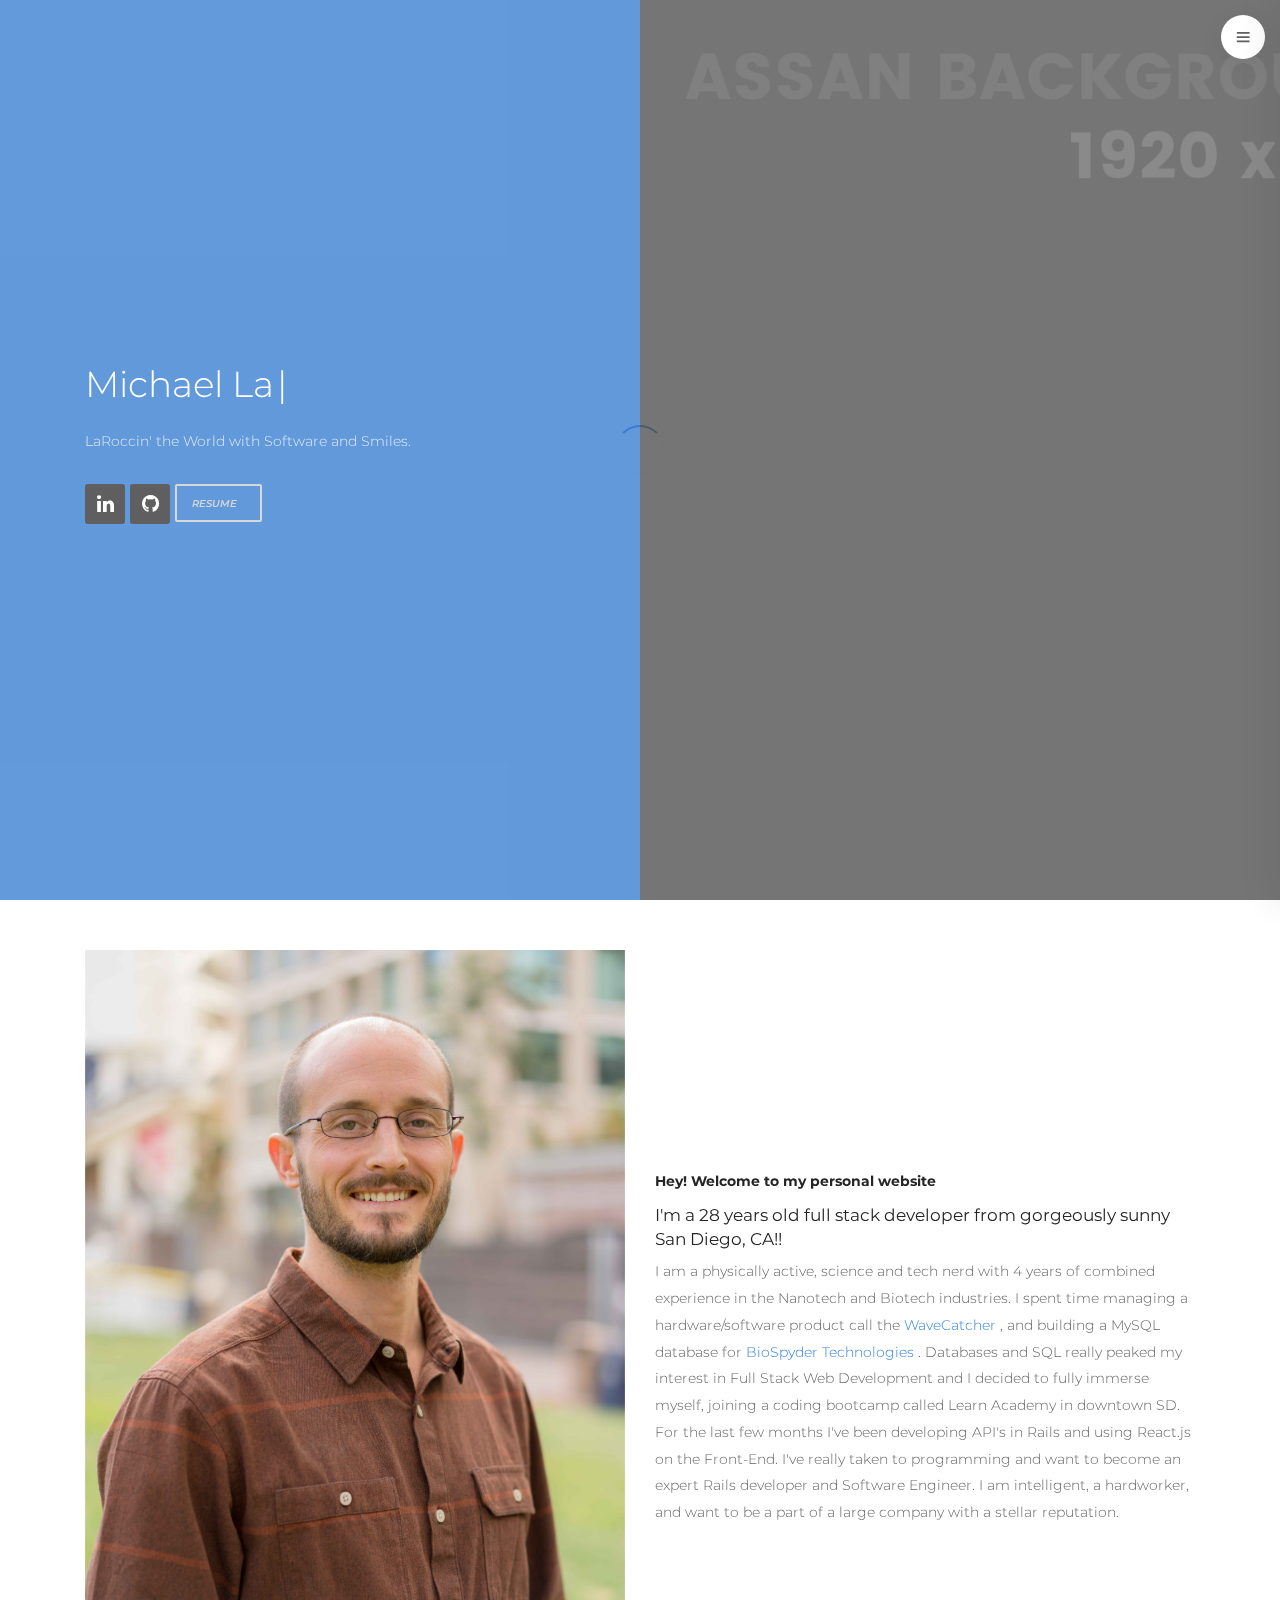
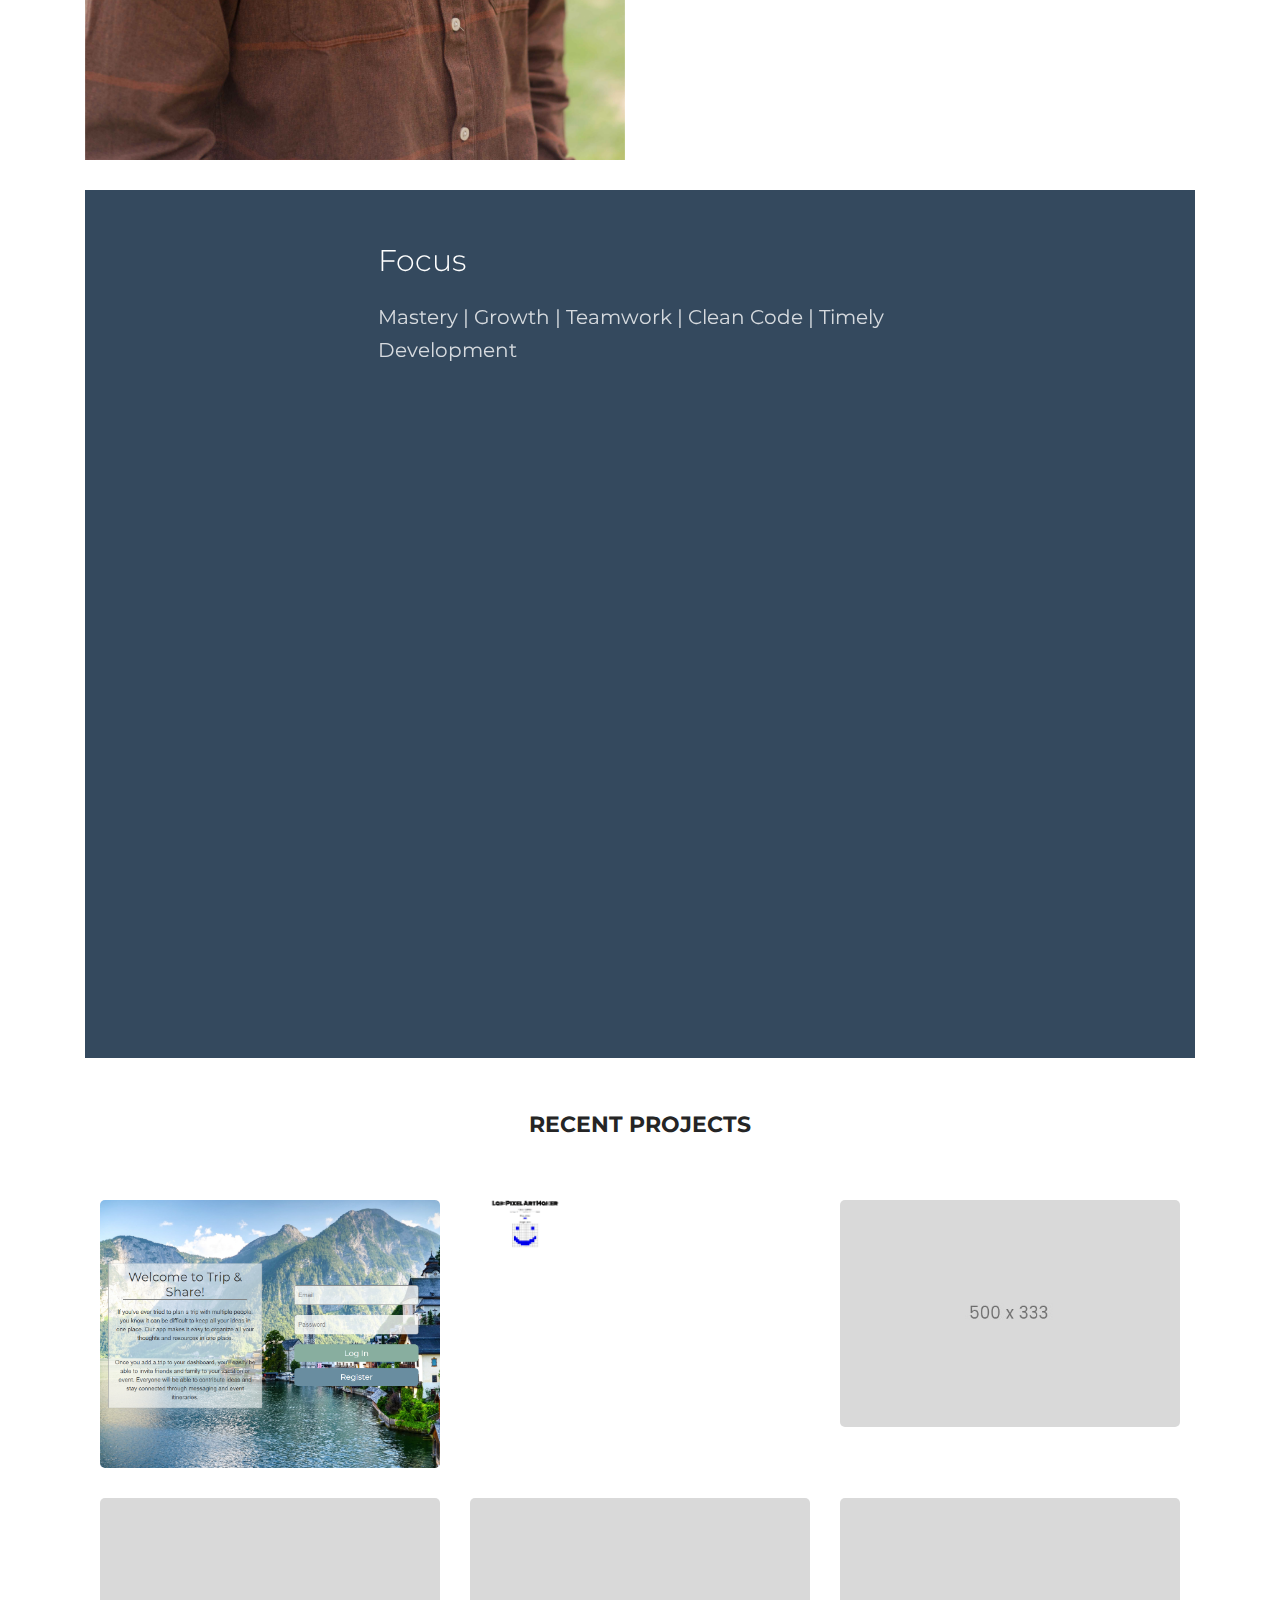
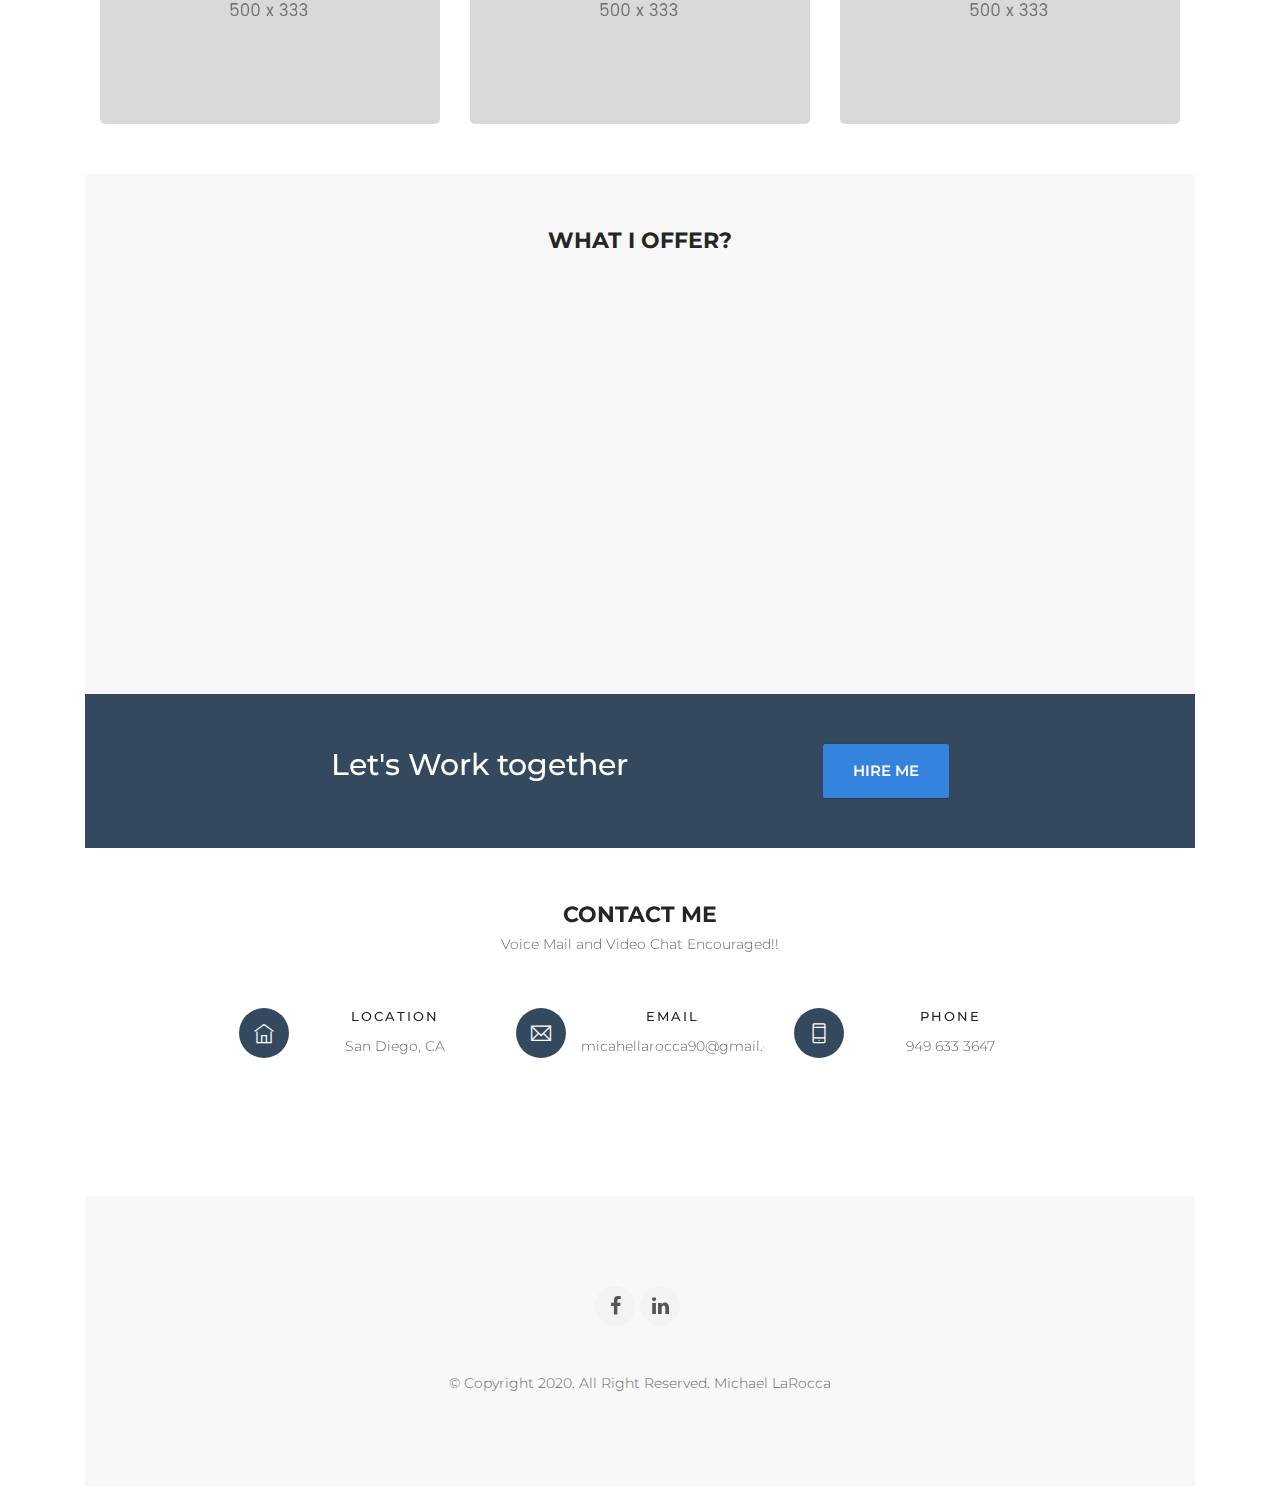
==== index.html @ 1a95a0ce "added pixle art project and modal" ====
<!DOCTYPE html>
<html lang="en">
    <head>
        <!-- Required meta tags -->
        <meta charset="utf-8">
        <meta name="viewport" content="width=device-width, initial-scale=1, shrink-to-fit=no">
        <title>LaRoccin' the World FullStack</title>
        <!-- Plugins CSS -->
        <link href="css/plugins/plugins.css" rel="stylesheet">
        <link href="css/style-personal-portfolio.css" rel="stylesheet">
    </head>

    <body data-spy="scroll" data-offset="47" data-target="#navbarOffcanvas">
        <div id="preloader">
            <div id="preloader-inner"></div>
        </div><!--/preloader-->
        <!-- Pushy Menu -->
        <aside class="pushy pushy-right">
            <div class="clearfix">
                <a href="javascript:void(0)" class="pushy-link pushy-close"><i class="ti-close"></i></a>
            </div>
            <div  id="navbarOffcanvas" class="clearfix">
                <ul class="offcanvas-menu">
                    <li><a href="#home" data-scroll class="dropdown-item pushy-link">Home</a></li>
                    <li><a href="#aboutme" data-scroll class="dropdown-item pushy-link">About Me</a></li>
                    <li><a href="#portfolio" data-scroll class="dropdown-item pushy-link">Portfolio</a></li>
                    <li><a href="#services" data-scroll class="dropdown-item pushy-link">Services</a></li>
                    <li><a href="#contact" data-scroll class="dropdown-item pushy-link">Contact</a></li>
                </ul>
            </div>
            <div class="sidebar-contact">
                <h5 class="font700">Phone</h5>
                <p class="lead"><a href="#">(949)-633-3647</a></p>
                <h5 class="font700">Email</h5>
                <p class="lead"><a href="#">michaellarocca90@gmail.com</a></p>
            </div>
        </aside>
        <!-- Site Overlay -->
        <div class="site-overlay"></div>
        <nav class="navbar-offcanvas">
            <a href="javascript:void(0)" class="menu-btn"><i class="ti-menu"></i></a>
        </nav>
        <div id="home" class="fullscreen-hero bg-overlay bg-parallax" data-jarallax='{"speed": 0.2}' style='background-image: url("images/bg4.jpg")'>
            <div class="hero-content">
                <div class="hero-inner">
                    <div class="container">
                        <div class="row">
                            <div class="col-md-6">
                                <div class="typed-wrapper">
                                    <!-- <h5 class="font700 mb20 text-white">Howdy! I'm</h5> -->
                                    <span class="typed"></span>
                                </div>
                                <p class="text-white-gray mb30">
                                  LaRoccin' the World with Software and Smiles.
                                </p>
                                <div class="social-buttons">
                                    <a href="https://www.linkedin.com/in/laroccintheworld/" class="social-icon si-dark si-linkedin">
                                        <i class="fa fa-linkedin"></i>
                                        <i class="fa fa-linkedin"></i>
                                    </a>
                                    <!-- TODO Add a twitter feed when you are more active
                                    <a href="" class="social-icon si-dark si-twitter">
                                        <i class="fa fa-twitter"></i>
                                        <i class="fa fa-twitter"></i>
                                    </a> -->
                                    <a href="https://github.com/michaellarocca90" class="social-icon si-dark si-github">
                                        <i class="fa fa-github"></i>
                                        <i class="fa fa-github"></i>

                                    <a href="Michael LaRocca - Resume.pdf" download  class="btn btn-outline-secondary btn-sm">
                                        <i>Resume</i>
                                    </a>
                                </div>
                            </div>
                        </div>
                    </div>
                </div>
            </div>
        </div><!--home-->
        <div class="container pt50 pb20" id="aboutme">
            <div class="row align-items-center">
                <div class='col-lg-6 mb30'>
                    <img src='images/prof-pic.jpg' alt='' class='img-fluid'>
                </div>
                <div class="col-lg-6 mb30">
                    <h5 class="font700">Hey! Welcome to my personal website</h5>
                    <h3 class="font400 h4">I'm a 28 years old full stack developer from gorgeously sunny San Diego, CA!!</h3>
                    <p>
                        I am a physically active, science and tech nerd with 4 years of combined experience in the Nanotech and Biotech industries.  I spent time managing a hardware/software product call the
                        <a href="https://www.herzan.com/products/site-survey-tools/wavecatcher-site-survey-tool.html1">WaveCatcher</a>
                        , and building a MySQL database for
                        <a href="http://biospyder.com/">BioSpyder Technologies</a>
                        .  Databases and SQL really peaked my interest in Full Stack Web Development and I decided to fully immerse myself, joining a coding bootcamp called Learn Academy in downtown SD.  For the last few months I've been developing API's in Rails and using React.js on the Front-End.  I've really taken to programming and want to become an expert Rails developer and Software Engineer.  I am intelligent, a hardworker, and want to be a part of a large company with a stellar reputation.
                    </p>
                    <!-- <div class="progress-label clearfix">
                        <span class="progress-title">
                            Ruby on Rails
                        </span>
                        <span class="progress-value float-right">
                            80%
                        </span>
                    </div>
                    <div class="progress progress-default">

                        <div class="progress-bar" role="progressbar" style="width: 80%" aria-valuenow="80" aria-valuemin="0" aria-valuemax="100"></div>
                    </div>

                    <div class="progress-label clearfix">
                        <span class="progress-title">
                          Database + SQL
                        </span>
                        <span class="progress-value float-right">
                            85%
                        </span>
                    </div>
                    <div class="progress progress-default">
                        <div class="progress-bar" role="progressbar" style="width: 85%" aria-valuenow="85" aria-valuemin="0" aria-valuemax="100"></div>
                    </div>
                    <div class="progress-label clearfix">
                        <span class="progress-title">
                            React + Javascrip/HtmL/CSS
                        </span>
                        <span class="progress-value float-right">
                            70%
                        </span>
                    </div>
                    <div class="progress progress-default">
                        <div class="progress-bar" role="progressbar" style="width: 70%" aria-valuenow="70" aria-valuemin="0" aria-valuemax="100"></div>
                    </div>
                </div> -->

            </div>
        </div>
        <div class="bg-dark pt50 pb10">
            <div class="container">

                <div class="row align-items-center">

                    <div class="col-lg-6 mb40 mr-auto ml-auto">
                        <h3 class="text-white font300 h2 mb20">Focus</h3>
                        <p class="lead text-white-gray mb50">
                          <!-- TODO add information here  -->
                          Mastery | Growth | Teamwork | Clean Code | Timely Development
                        </p>
                        <a class="bg-white card-plugins border-primary wow fadeInUp" data-wow-delay=".1s" target="_blank">
                            <h5 class="font700">Database</h5>
                            <p class="text-muted">
                                MySQL | Postgres
                            </p>
                            <p class="text-muted">
                                2 years of Database experience ecompassing design and administration.  I am comfortable writing SQL and creating relational schemas.
                            </p>
                        </a>
                        <a class="bg-white card-plugins border-primary wow fadeInUp" data-wow-delay=".2s" target="_blank">
                            <h5 class="font700">Backend</h5>

                            <p class="text-muted">
                                Ruby | Rails | Linux
                            </p>
                            <p class="text-muted">
                                Test driven development with Rspec.  Utilizing Active Record, Model, and Controller to create Backend API's with RESTful routes.
                            </p>
                        </a>
                        <a class="bg-white card-plugins border-primary wow fadeInUp" data-wow-delay=".3s" target="_blank">
                            <h5 class="font700">Frontend</h5>
                            <p class="text-muted">
                                JavaScript ES6 | React | HTML5 | CSS
                            </p>
                            <p class="text-muted">
                                Test driven development with Jest and Enzyme.  Mobile-first responsive design.  Resuable components.
                            </p>
                        </a>
                    </div>
                </div>
            </div>
        </div>

        <!-- Modal TripShare -->
        <div class="modal fade" id="modalTripShare" tabindex="-1" role="dialog" aria-labelledby="exampleModalCenterTitle" aria-hidden="true">
            <div class="modal-dialog modal-dialog-centered" role="document">
                <div class="modal-content">
                    <div class="modal-header">
                        <h3 class="modal-title" id="exampleModalLongTitle">TripShare Travel App!</h3>
                        <button type="button" class="close" data-dismiss="modal" aria-label="Close">
                          <span aria-hidden="true">&times;</span>
                        </button>
                    </div>
                    <div class="modal-body" id="modal-background">
                        <img src="images/dashboard.png" id="modal-img"  class="rounded mx-auto d-block">
                        <hr>
                        <div id="modal-text">
                            <p>
                              Trip & Share was created as part of a two week group project with 4 other individuals.  I operated in an Agile environment, generating user stories, practicing TDD, and participating in daily standups.
                            </p>
                            <p>
                              Some of the major features I developed
                            </p>
                            <ul>
                                <li>User login/registration/authentication piece with Knock and JSON Web tokens</li>
                                <li>API calls and endpoints to customize Message and Event content specific to the individual Trip page</li>
                                <li>Heroku + S3 deployment troubleshooting</li>
                            </ul>
                            <p>
                            On occasion we pair programmed, mob programmed, or solo programmed.  This taught me how important it is to be dynamic and communicative in a team, as one soultion may not fit as well in one situation as another.
                            </p>
                        </div>
                        <a target="_blank" href="https://tripandshare.herokuapp.com">
                            <h3 id="modal-link">
                                <span class="badge badge-secondary">Check it out!</span>
                            </h3>
                        </a>
                    </div>
                    <div class="modal-footer">
                        <button type="button" class="btn btn-secondary" data-dismiss="modal">Close</button>
                    </div>
                </div>
            </div>
        </div>

        <!-- Modal TicTacToe -->
        <!-- <div class="modal fade" id="exampleModalCenter" tabindex="-1" role="dialog" aria-labelledby="exampleModalCenterTitle" aria-hidden="true">
            <div class="modal-dialog modal-dialog-centered" role="document">
                <div class="modal-content">
                    <div class="modal-header">
                        <h5 class="modal-title" id="exampleModalLongTitle">Modal title</h5>
                        <button type="button" class="close" data-dismiss="modal" aria-label="Close">
                          <span aria-hidden="true">&times;</span>
                        </button>
                    </div>
                    <div class="modal-body">
                      ...
                    </div>
                    <div class="modal-footer">
                        <button type="button" class="btn btn-secondary" data-dismiss="modal">Close</button>
                        <button type="button" class="btn btn-primary">Save changes</button>
                    </div>
                </div>
            </div>
        </div> -->

        <!-- Modal PixelArt -->
        <div class="modal fade" id="modalPixleArt" tabindex="-1" role="dialog" aria-labelledby="exampleModalCenterTitle" aria-hidden="true">
            <div class="modal-dialog modal-dialog-centered" role="document">
                <div class="modal-content">
                    <div class="modal-header">
                        <h3 class="modal-title" id="exampleModalLongTitle">Pixle Art Generator</h3>
                        <button type="button" class="close" data-dismiss="modal" aria-label="Close">
                          <span aria-hidden="true">&times;</span>
                        </button>
                    </div>
                    <div class="modal-body" id="modal-background">
                        <div id="modal-text">
                            <p>
                              This was the final project for the Grow with Google Front End Web Developer Scholarship Course through Udacity.
                            </p>
                            <p>
                              <u>Some of the things I learned</u>
                            </p>
                            <ul>
                                <li>Jquery and JavaScript for DOM interactivity</li>
                            </ul>
                            <p>
                            At the time of this project I had only done DOM manipulation directly through JavaScript and through React's virtual DOM.  jQuery was less verbose and made selection and manupulation much more direct.
                            </p>
                        </div>
                        <a target="_blank" href="pixle-art/index.html">
                            <h3 id="modal-link">
                                <span class="badge badge-secondary">Check it out!</span>
                            </h3>
                        </a>
                    </div>
                    <div class="modal-footer">
                        <button type="button" class="btn btn-secondary" data-dismiss="modal">Close</button>
                    </div>
                </div>
            </div>
        </div>

        <!-- Modal CatTinder -->
        <!-- <div class="modal fade" id="exampleModalCenter" tabindex="-1" role="dialog" aria-labelledby="exampleModalCenterTitle" aria-hidden="true">
            <div class="modal-dialog modal-dialog-centered" role="document">
                <div class="modal-content">
                    <div class="modal-header">
                        <h5 class="modal-title" id="exampleModalLongTitle">Modal title</h5>
                        <button type="button" class="close" data-dismiss="modal" aria-label="Close">
                          <span aria-hidden="true">&times;</span>
                        </button>
                    </div>
                    <div class="modal-body">
                      ...
                    </div>
                    <div class="modal-footer">
                        <button type="button" class="btn btn-secondary" data-dismiss="modal">Close</button>
                        <button type="button" class="btn btn-primary">Save changes</button>
                    </div>
                </div>
            </div>
        </div> -->

        <div class="pt50 pb20" id="portfolio">
            <div class="container">
                <h3 class="text-center font700 text-uppercase h3 mb60">Recent Projects</h3>

                <div class="row">
                    <div class="col-md-4 mb30" data-toggle="modal" data-target="#modalTripShare">
                        <div class="folio-card">
                            <img src="images/tripandshare.png" alt="" class="img-fluid">
                            <div class="folio-overlay">
                                <div class="folio-content">
                                    <h4><u>Trip and Share</u></h4>
                                    <p>Full Stack</p>
                                </div>
                            </div>
                        </div>
                    </div><!--/col-->
                    <div class="col-md-4 mb30">
                        <div class="col-md-4 mb30" data-toggle="modal" data-target="#modalPixleArt">
                            <div class="folio-card">
                                <img src="images/pixleart.png" alt="" class="img-fluid">
                                <div class="folio-overlay">
                                    <div class="folio-content">
                                        <h4>Pixle Art</h4>
                                        <p>Static: jQuery, JavaScript</p>
                                    </div>
                                </div>
                            </div>
                        </div>
                    </div><!--/col-->
                    <div class="col-md-4 mb30">
                        <a href="javascript:void(0)" class="folio-card">
                            <img src="images/img3.jpg" alt="" class="img-fluid">
                            <div class="folio-overlay">
                                <div class="folio-content">
                                    <h4>Project Title</h4>
                                    <p>Lorem ipsum dolor</p>
                                </div>
                            </div>
                        </a>
                    </div><!--/col-->
                    <div class="col-md-4 mb30">
                        <a href="javascript:void(0)" class="folio-card">
                            <img src="images/img4.jpg" alt="" class="img-fluid">
                            <div class="folio-overlay">
                                <div class="folio-content">
                                    <h4>Project Title</h4>
                                    <p>Lorem ipsum dolor</p>
                                </div>
                            </div>
                        </a>
                    </div><!--/col-->
                    <div class="col-md-4 mb30">
                        <a href="javascript:void(0)" class="folio-card">
                            <img src="images/img5.jpg" alt="" class="img-fluid">
                            <div class="folio-overlay">
                                <div class="folio-content">
                                    <h4>Project Title</h4>
                                    <p>Lorem ipsum dolor</p>
                                </div>
                            </div>
                        </a>
                    </div><!--/col-->
                    <div class="col-md-4 mb30">
                        <a href="javascript:void(0)" class="folio-card">
                            <img src="images/img6.jpg" alt="" class="img-fluid">
                            <div class="folio-overlay">
                                <div class="folio-content">
                                    <h4>Project Title</h4>
                                    <p>Lorem ipsum dolor</p>
                                </div>
                            </div>
                        </a>
                    </div><!--/col-->
                </div>
            </div>
        </div>

        <div class='bg-faded pt50 pb20' id='services'>
            <div class='container'>
                <h3 class="text-center font700 text-uppercase h3 mb60">What i offer?</h3>

                <div class='row'>
                    <div class='col-md-4 mb30 wow fadeInUp' data-wow-delay='.1s'>
                        <div class='icon-card clearfix'>
                            <i class='ti-palette'></i>
                            <div class='overflow-hidden'>
                                <h4>Web design</h4>
                                <p>
                                    Lorem ipsum dolor sit amet, consectetur adipisicing elit. Eveniet, nisi, laborum autem reprehenderit excepturi harum ipsum quod sit.
                                </p>
                            </div>
                        </div>
                    </div><!--/col-->
                    <div class='col-md-4 mb30 wow fadeInUp' data-wow-delay='.2s'>
                        <div class='icon-card clearfix'>
                            <i class='ti-dashboard'></i>
                            <div class='overflow-hidden'>
                                <h4>Web Developing</h4>
                                <p>
                                    Lorem ipsum dolor sit amet, consectetur adipisicing elit. Eveniet, nisi, laborum autem reprehenderit excepturi harum ipsum quod sit.
                                </p>
                            </div>
                        </div>
                    </div><!--/col-->
                    <div class='col-md-4 mb30 wow fadeInUp' data-wow-delay='.3s'>
                        <div class='icon-card clearfix'>
                            <i class='ti-briefcase'></i>
                            <div class='overflow-hidden'>
                                <h4>Marketing</h4>
                                <p>
                                    Lorem ipsum dolor sit amet, consectetur adipisicing elit. Eveniet, nisi, laborum autem reprehenderit excepturi harum ipsum quod sit.
                                </p>
                            </div>
                        </div>
                    </div><!--/col-->
                    <div class='col-md-4 mb30 wow fadeInUp' data-wow-delay='.4s'>
                        <div class='icon-card clearfix'>
                            <i class='ti-camera'></i>
                            <div class='overflow-hidden'>
                                <h4>Photography</h4>
                                <p>
                                    Lorem ipsum dolor sit amet, consectetur adipisicing elit. Eveniet, nisi, laborum autem reprehenderit excepturi harum ipsum quod sit.
                                </p>
                            </div>
                        </div>
                    </div><!--/col-->
                    <div class='col-md-4 mb30 wow fadeInUp' data-wow-delay='.5s'>
                        <div class='icon-card clearfix'>
                            <i class='ti-shift-left-alt'></i>
                            <div class='overflow-hidden'>
                                <h4>Html / Css</h4>
                                <p>
                                    Lorem ipsum dolor sit amet, consectetur adipisicing elit. Eveniet, nisi, laborum autem reprehenderit excepturi harum ipsum quod sit.
                                </p>
                            </div>
                        </div>
                    </div><!--/col-->
                    <div class='col-md-4 mb30 wow fadeInUp' data-wow-delay='.6s'>
                        <div class='icon-card clearfix'>
                            <i class='ti-headphone'></i>
                            <div class='overflow-hidden'>
                                <h4>24/7 Support</h4>
                                <p>
                                    Lorem ipsum dolor sit amet, consectetur adipisicing elit. Eveniet, nisi, laborum autem reprehenderit excepturi harum ipsum quod sit.
                                </p>
                            </div>
                        </div>
                    </div><!--/col-->
                </div>
            </div>
        </div>
        <div class='bg-dark pt50 pb30'>
            <div class='container'>
                <div class='row'>
                    <div class='col-md-4 ml-auto mb20'>
                        <h3 class='h2 text-white mb0'> Let's Work together</h3>
                    </div>
                    <div class='col-md-3 mr-auto mb20 text-right'>
                        <a href='#' class='btn btn-primary btn-lg'>Hire me</a>
                    </div>
                </div>
            </div>
        </div>

        <div class="pt50 pb50" id="contact">
            <div class="container">
                <div class="row">
                    <div class="col-lg-6 col-md-6 mr-auto ml-auto text-center clearfix">
                        <h3 class="text-center font700 text-uppercase h3 mb0">Contact Me</h3>
                        <p class="mb50">Voice Mail and Video Chat Encouraged!!</p>
                    </div>
                </div>
                <div class="row mb40">
                    <div class="col-lg-3 text-center ml-auto mb30">
                        <div class="icon-card clearfix">
                            <i class="ti-home"></i>
                            <div class="overflow-hidden">
                                <h4>Location</h4>
                                <p>
                                    San Diego, CA
                                </p>
                            </div>
                        </div>
                    </div><!--/col-->
                    <div class="col-lg-3 text-center mb30">
                        <div class="icon-card clearfix">
                            <i class="ti-email"></i>
                            <div class="overflow-hidden">
                                <h4>Email</h4>
                                <p>
                                    micahellarocca90@gmail.com
                                </p>
                            </div>
                        </div>
                    </div><!--/col-->
                       <div class="col-lg-3 text-center mr-auto mb30">
                        <div class="icon-card clearfix">
                            <i class="ti-mobile"></i>
                            <div class="overflow-hidden">
                                <h4>Phone</h4>
                                <p>
                                    949 633 3647
                                </p>
                            </div>
                        </div>
                    </div><!--/col-->
                </div>
            </div>
        </div>

        <footer class="footer pt90 bg-faded pb90">
            <div class="container text-center">
                <div class="list-inline mb30 clearfix">
                     <a href="#" class="social-icon si-gray si-facebook si-gray-round">
                            <i class="fa fa-facebook"></i>
                            <i class="fa fa-facebook"></i>
                        </a>
                        <!-- <a href="#" class="social-icon si-gray si-twitter si-gray-round">
                            <i class="fa fa-twitter"></i>
                            <i class="fa fa-twitter"></i>
                        </a>
                        <a href="#" class="social-icon si-gray si-g-plus si-gray-round">
                            <i class="fa fa-google-plus"></i>
                            <i class="fa fa-google-plus"></i>
                        </a> -->
                        <!-- <a href="#" class="social-icon si-gray si-skype si-gray-round">
                            <i class="fa fa-skype"></i>
                            <i class="fa fa-skype"></i>
                        </a> -->
                        <a href="#" class="social-icon si-gray si-linkedin si-gray-round">
                            <i class="fa fa-linkedin"></i>
                            <i class="fa fa-linkedin"></i>
                        </a>
                </div>
                <div class="">
                    &copy; Copyright 2020. All Right Reserved. Michael LaRocca
                </div>
            </div>
        </footer>
        <!--back to top-->
        <a href="#" class="back-to-top hidden-xs-down" id="back-to-top"><i class="ti-angle-up"></i></a>
        <!-- jQuery first, then Tether, then Bootstrap JS. -->
        <script src="js/plugins/plugins.js"></script>
        <script src="js/personal.custom.js"></script>
    </body>
</html>
---- css/style-personal-portfolio.css ----
/*
Project - Classic agency multipurpose template
*/
@import url("https://fonts.googleapis.com/css?family=Montserrat:300,300i,400,400i,500,600,700,900");
@font-face {
  font-family: 'FontAwesome';
  src: url("../bower_components/font-awesome/fonts/fontawesome-webfont.eot?v=4.7.0");
  src: url("../bower_components/font-awesome/fonts/fontawesome-webfont.eot?#iefix&v=4.7.0") format("embedded-opentype"), url("../bower_components/font-awesome/fonts/fontawesome-webfont.woff2?v=4.7.0") format("woff2"), url("../bower_components/font-awesome/fonts/fontawesome-webfont.woff?v=4.7.0") format("woff"), url("../bower_components/font-awesome/fonts/fontawesome-webfont.ttf?v=4.7.0") format("truetype"), url("../bower_components/font-awesome/fonts/fontawesome-webfont.svg?v=4.7.0#fontawesomeregular") format("svg");
  font-weight: normal;
  font-style: normal; }

/*themify icons*/
@font-face {
  font-family: 'themify';
  src: url("../bower_components/themify-icons/fonts/themify.eot");
  src: url("../bower_components/themify-icons/fonts/themify.eot?#iefix") format("embedded-opentype"), url("../bower_components/themify-icons/fonts/themify.woff") format("woff"), url("../bower_components/themify-icons/fonts/themify.ttf") format("truetype"), url("../bower_components/themify-icons/fonts/themify.svg") format("svg");
  font-weight: normal;
  font-style: normal; }

/*
Basic of template
*/
html, body {
  height: 100%; }

body {
  color: #666666;
  font-weight: 300;
  letter-spacing: 0em;
  font-family: "Montserrat", sans-serif;
  font-size: 0.9em;
  line-height: 1.85714286em;
  -webkit-font-smoothing: antialiased;
  -moz-osx-font-smoothing: grayscale; }

button, input, optgroup, select, textarea {
  font-family: "Montserrat", sans-serif; }

button:focus {
  outline: 0 !important; }

a, .simple-hover img, button, .btn {
  transition: all 0.3s;
  -webkit-transition: all 0.3s; }

a {
  color: #3483de;
  text-decoration: none; }
  a:hover, a:focus {
    text-decoration: none;
    outline: 0 !important;
    color: #666; }

/**typography**/
h1,
h2,
h3,
h4,
h5,
h6,
.h1,
.h2,
.h3,
.h4,
.h5,
.h6 {
  font-family: "Montserrat", sans-serif;
  color: #252525;
  font-weight: 500;
  font-variant-ligatures: common-ligatures;
  margin-top: 0; }

h1,
.h1 {
  font-size: 2.8em;
  line-height: 1.31818182em; }

h2,
.h2 {
  font-size: 2.1em;
  line-height: 1.36363636em; }

h3,
.h3 {
  font-size: 1.5em;
  line-height: 1.5em; }

h4,
.h4 {
  font-size: 1.2em;
  line-height: 1.36842105em; }

h5,
.h5 {
  font-size: 1em;
  line-height: 1.85714286em; }

h6,
.h6 {
  font-size: 0.85714286em;
  line-height: 2.16666667em; }

.lead {
  font-size: 1.35714286em;
  line-height: 1.68421053em;
  font-weight: 400; }

.font100 {
  font-weight: 300 !important; }

.font300 {
  font-weight: 300 !important; }

.font400 {
  font-weight: 400 !important; }

.font700 {
  font-weight: 700 !important; }

.font900 {
  font-weight: 900 !important; }

@media all and (max-width: 767px) {
  h1,
  .h1 {
    font-size: 2.35714286em;
    line-height: 1.36363636em; }
  h2,
  .h2 {
    font-size: 1.78571429em;
    line-height: 1.5em; }
  h3,
  .h3 {
    font-size: 1.35714286em;
    line-height: 1.85714286em; }
  .lead {
    font-size: 1.35714286em;
    line-height: 1.36842105em; } }

.blockquote-reverse {
  padding: 10px 15px; }

.base-font {
  font-family: "Montserrat", sans-serif;
  font-weight: 300; }

.font300 {
  font-weight: 300 !important; }

.font400 {
  font-weight: 400 !important; }

.font700 {
  font-weight: 700 !important; }

small {
  font-size: 65%; }

.label {
  display: inline-blcok;
  padding: 2px 5px;
  font-size: 13px; }
  .label.label-default {
    background: #eee; }
  .label.label-success {
    background: #5cb85c;
    color: #fff; }

.bg-faded {
  background: #f8f8f8; }

.badge-default {
  background-color: #f5f5f5 !important;
  color: #999; }

.badge-primary {
  background: #3483de !important; }

.bg-primary {
  background: #3483de !important;
  border-color: #3483de; }

.bg-success {
  background: #5cb85c !important;
  border-color: #5cb85c; }

.bg-warning {
  background: #f0ad4e;
  border-color: #f0ad4e; }

.bg-info {
  background-color: #5bc0de;
  border-color: #5bc0de; }

.bg-danger {
  background-color: #c9302c;
  border-color: #c9302c; }

.bg-dark {
  border-color: #34495E !important;
  background-color: #34495E !important; }

.bg-white {
  background: #fff; }

.text-primary {
  color: #3483de !important; }

.text-danger {
  color: #c9302c !important; }

.text-success {
  color: #5cb85c !important; }

.text-warning {
  color: #f0ad4e !important; }

.text-info {
  color: #5bc0de !important; }

.text-white {
  color: white !important; }

.text-dark {
  color: #222222 !important; }

.text-white-gray {
  color: rgba(255, 255, 255, 0.8) !important; }

.border-round {
  border-radius: 6px;
  -webkit-border-radius: 6px; }

.pos-relative {
  position: relative; }

.lead {
  font-weight: 400;
  color: #888888; }

strong, b {
  font-weight: 700; }

.fWidth {
  width: 100% !important; }

.oHidden {
  overflow: hidden !important; }

strong, b {
  font-weight: 700; }

.pt0 {
  padding-top: 0 !important; }

.pt10 {
  padding-top: 10px !important; }

.pt20 {
  padding-top: 20px !important; }

.pt30 {
  padding-top: 30px !important; }

.pt40 {
  padding-top: 40px !important; }

.pt50 {
  padding-top: 50px !important; }

.pt60 {
  padding-top: 60px !important; }

.pt70 {
  padding-top: 70px !important; }

.pt80 {
  padding-top: 80px !important; }

.pt90 {
  padding-top: 90px !important; }

.pt100 {
  padding-top: 100px !important; }

.pb0 {
  padding-bottom: 0 !important; }

.pb10 {
  padding-bottom: 10px !important; }

.pb15 {
  padding-bottom: 15px !important; }

.pb20 {
  padding-bottom: 20px !important; }

.pb30 {
  padding-bottom: 30px !important; }

.pb40 {
  padding-bottom: 40px !important; }

.pb50 {
  padding-bottom: 50px !important; }

.pb60 {
  padding-bottom: 60px !important; }

.pb70 {
  padding-bottom: 70px !important; }

.pb80 {
  padding-bottom: 80px !important; }

.pb90 {
  padding-bottom: 90px !important; }

.pb100 {
  padding-bottom: 100px !important; }

.mb0 {
  margin-bottom: 0 !important; }

.mb5 {
  margin-bottom: 5px !important; }

.mb10 {
  margin-bottom: 10px !important; }

.mb20 {
  margin-bottom: 20px !important; }

.mb30 {
  margin-bottom: 30px !important; }

.mb40 {
  margin-bottom: 40px !important; }

.mb50 {
  margin-bottom: 50px !important; }

.mb60 {
  margin-bottom: 60px !important; }

.mb70 {
  margin-bottom: 70px !important; }

.mb80 {
  margin-bottom: 80px !important; }

.mb90 {
  margin-bottom: 90px !important; }

.mb100 {
  margin-bottom: 100px !important; }

.mt5 {
  margin-top: 5px !important; }

.bg-default {
  background-color: #f7f7f7 !important; }

.bg-gray {
  background-color: #fbfbfb; }

.border0-hor {
  border-left: 0 !important;
  border-right: 0 !important; }

.back-to-top {
  position: fixed;
  display: block;
  width: 50px;
  height: 50px;
  border-radius: 50%;
  -webkit-border-radius: 50%;
  bottom: 10px;
  right: 10px;
  background: #3483de;
  color: #fff;
  line-height: 50px;
  opacity: 0;
  visibility: hidden;
  z-index: 9;
  -webkit-transition: -webkit-transform 0.2s ease-out;
  -moz-transition: -moz-transform 0.2s ease-out;
  transition: transform 0.2s ease-out;
  transform: translate3d(0, 15px, 0);
  -webkit-transform: translate3d(0, 15px, 0); }
  .back-to-top i {
    display: block;
    font-size: 25px;
    line-height: 50px;
    text-align: center; }
  .back-to-top:hover {
    box-shadow: 0px 3px 20px rgba(0, 0, 0, 0.2);
    color: #fff; }
  .back-to-top.show {
    opacity: 1;
    visibility: visible;
    transform: translate3d(0, 0px, 0);
    -webkit-transform: translate3d(0, 0px, 0); }

/**preloader**/
.loader,
.loader:before,
.loader:after {
  border-radius: 50%;
  width: 2.5em;
  height: 2.5em;
  -webkit-animation-fill-mode: both;
  animation-fill-mode: both;
  -webkit-animation: load7 1.8s infinite ease-in-out;
  animation: load7 1.8s infinite ease-in-out; }

.no-margin {
  margin: 0 !important; }

.no-padding {
  padding: 0 !important; }

@media (min-width: 992px) {
  .table-responsive {
    display: table; } }

.bg1 {
  background: url(../images/bg2.jpg) no-repeat; }

.col-grid {
  padding: 10px 15px;
  background: #eee;
  border: 1px solid #fff; }

.list-icon li {
  position: relative;
  padding-left: 23px;
  margin-top: 5px;
  display: block;
  font-family: "Montserrat", sans-serif; }
  .list-icon li:before {
    content: "\e64c";
    font-family: 'themify';
    position: absolute;
    left: 0;
    top: 0;
    color: #3483de; }

.icon-examples .icon-box {
  font-size: 14px;
  font-weight: 300; }
  .icon-examples .icon-box span:before {
    margin-right: 15px;
    font-size: 25px;
    width: 40px;
    display: inline-block;
    vertical-align: middle;
    text-align: center; }

.contact-lead {
  color: rgba(255, 255, 255, 0.9);
  font-size: 20px;
  font-weight: 300; }
  .contact-lead small {
    font-size: 50%;
    text-transform: uppercase;
    color: rgba(255, 255, 255, 0.3); }

.parallax-overlay {
  position: relative;
  overflow: hidden; }
  .parallax-overlay:before {
    content: "";
    width: 100%;
    height: 100%;
    left: 0;
    top: 0;
    position: absolute;
    background: rgba(0, 0, 0, 0.4); }

.color-overlay:before {
  background: rgba(52, 131, 222, 0.8); }

.bg-overlay {
  position: relative; }
  .bg-overlay:before {
    background-color: rgba(0, 0, 0, 0.3);
    position: absolute;
    width: 100%;
    height: 100%;
    left: 0;
    top: 0;
    z-index: 1;
    content: ""; }
  .bg-overlay .container {
    z-index: 3;
    position: relative; }

.bg-parallax {
  background-attachment: fixed;
  background-position: center center; }

.form-control {
  border: 2px solid #eee;
  min-height: 45px;
  border-radius: 0px; }

/*
Buttons
*/
.form-control-lg, .input-group-lg > .form-control, .input-group-lg > .input-group-addon, .input-group-lg > .input-group-btn > .btn {
  font-size: .8rem; }

.btn {
  overflow: hidden;
  position: relative;
  z-index: 1;
  border-radius: 2px;
  cursor: pointer;
  font-weight: 600;
  letter-spacing: 0rem;
  font-size: .80rem;
  font-family: "Montserrat", sans-serif;
  padding: 13px 25px 13px !important;
  text-transform: uppercase;
  vertical-align: middle; }
  .btn i {
    display: inline-block;
    margin-right: 8px;
    vertical-align: middle; }
  .btn.btn-rounded {
    border-radius: 100px; }
  .btn:before {
    content: "";
    position: absolute;
    left: 0;
    top: 0;
    width: 0%;
    height: 100%;
    z-index: -1;
    transition: all .3s; }
  .btn:hover, .btn:focus {
    box-shadow: none;
    outline: 0 !important; }
    .btn:hover:before, .btn:focus:before {
      transition: all .3s;
      z-index: -1; }
  .btn.btn-link {
    border: 0px;
    padding: 0px !important; }
  .btn.btn-sm {
    padding: 9px 15px 9px !important;
    font-size: .65rem;
    font-weight: 600; }
  .btn.btn-lg {
    padding: 16px 30px 16px !important;
    font-size: .95rem; }
  .btn.btn-link {
    color: #3483de;
    text-transform: capitalize; }
    .btn.btn-link:after {
      font-family: 'themify';
      content: "\e661";
      margin-left: 5px;
      font-size: 12px; }
    .btn.btn-link:hover {
      text-decoration: none;
      color: #999; }

.btn.btn-secondary {
  color: #999; }
  .btn.btn-secondary:hover {
    color: #fff; }

.btn-white {
  background-color: #fff;
  color: #333; }

.btn-white-outline {
  border: 2px solid #fff;
  background-color: transparent;
  color: #fff; }
  .btn-white-outline:hover, .btn-white-outline:focus {
    color: #333;
    border-color: #fff; }
    .btn-white-outline:hover:before, .btn-white-outline:focus:before {
      width: 100%;
      background-color: #fff; }

.btn-outline-primary {
  border: 2px solid #3483de;
  background-color: transparent;
  color: #3483de; }
  .btn-outline-primary:hover, .btn-outline-primary:focus, .btn-outline-primary:active {
    color: #fff;
    border-color: #3483de;
    background-color: transparent; }
    .btn-outline-primary:hover:before, .btn-outline-primary:focus:before, .btn-outline-primary:active:before {
      width: 100%;
      background-color: #3483de; }

.btn-outline-info {
  border: 2px solid #5bc0de;
  background-color: transparent;
  color: #5bc0de; }
  .btn-outline-info:hover, .btn-outline-info:focus, .btn-outline-info:active {
    color: #fff;
    border-color: #5bc0de;
    background-color: transparent; }
    .btn-outline-info:hover:before, .btn-outline-info:focus:before, .btn-outline-info:active:before {
      width: 100%;
      background-color: #5bc0de; }

.btn-outline-info {
  border: 2px solid #5bc0de;
  background-color: transparent;
  color: #5bc0de; }
  .btn-outline-info:hover, .btn-outline-info:focus, .btn-outline-info:active {
    color: #fff;
    border-color: #5bc0de;
    background-color: transparent; }
    .btn-outline-info:hover:before, .btn-outline-info:focus:before, .btn-outline-info:active:before {
      width: 100%;
      background-color: #5bc0de; }

.btn-outline-success {
  border: 2px solid #5cb85c;
  background-color: transparent;
  color: #5cb85c; }
  .btn-outline-success:hover, .btn-outline-success:focus, .btn-outline-success:active {
    color: #fff;
    border-color: #5cb85c;
    background-color: transparent; }
    .btn-outline-success:hover:before, .btn-outline-success:focus:before, .btn-outline-success:active:before {
      width: 100%;
      background-color: #5cb85c; }

.btn-outline-danger {
  border: 2px solid #c9302c;
  background-color: transparent;
  color: #c9302c; }
  .btn-outline-danger:hover, .btn-outline-danger:focus, .btn-outline-danger:active {
    color: #fff;
    border-color: #c9302c;
    background-color: transparent; }
    .btn-outline-danger:hover:before, .btn-outline-danger:focus:before, .btn-outline-danger:active:before {
      width: 100%;
      background-color: #c9302c; }

.btn-outline-warning {
  border: 2px solid #f0ad4e;
  background-color: transparent;
  color: #f0ad4e; }
  .btn-outline-warning:hover, .btn-outline-warning:focus, .btn-outline-warning:active {
    color: #fff;
    border-color: #f0ad4e;
    background-color: transparent; }
    .btn-outline-warning:hover:before, .btn-outline-warning:focus:before, .btn-outline-warning:active:before {
      width: 100%;
      background-color: #f0ad4e; }

.btn-outline-secondary {
  border: 2px solid #ccc;
  background-color: transparent;
  color: #ccc; }
  .btn-outline-secondary:hover, .btn-outline-secondary:focus, .btn-outline-secondary:active {
    color: #fff;
    border-color: #ccc;
    background-color: transparent; }
    .btn-outline-secondary:hover:before, .btn-outline-secondary:focus:before, .btn-outline-secondary:active:before {
      width: 100%;
      background-color: #ccc; }

/**fill buttons**/
.btn-primary, .btn-success, .btn-warning, .btn-danger, .btn-info, .btn-secondary {
  box-shadow: 0 0.05em 0.1em rgba(0, 0, 0, 0.18);
  border: 0px; }
  .btn-primary:hover, .btn-success:hover, .btn-warning:hover, .btn-danger:hover, .btn-info:hover, .btn-secondary:hover {
    border: 0px;
    box-shadow: 0 0.05em 1em rgba(0, 0, 0, 0.18); }

.btn-secondary {
  background: #f5f5f5;
  box-shadow: none; }
  .btn-secondary:hover, .btn-secondary:focus, .btn-secondary:active {
    border: 0px;
    color: #fff;
    box-shadow: none; }

.btn-primary {
  background: #3483de;
  color: #fff; }
  .btn-primary:hover, .btn-primary:focus, .btn-primary:active {
    background: #3483de;
    color: #fff; }

.btn-circle {
  width: 80px;
  height: 80px;
  border-radius: 50%;
  line-height: 80px;
  text-align: center; }
  .btn-circle i {
    display: block;
    line-height: 80px;
    margin: 0 auto;
    font-size: 35px; }
  .btn-circle .btn-primary i, .btn-circle .btn-success i, .btn-circle .btn-warning i, .btn-circle .btn-danger i, .btn-circle .btn-info i {
    color: #fff; }

.btn-dark {
  background: #34495E;
  color: #fff; }
  .btn-dark:hover, .btn-dark:focus, .btn-dark:active {
    background: #34495E;
    color: #fff; }

.icon-sm-rounded {
  width: 32px;
  height: 32px;
  line-height: 32px;
  display: inline-block !important;
  text-align: center;
  border-radius: 50%;
  background: #3483de;
  color: #fff; }

/****************

SOCIAL BUTTONS

**********************/
/**social icons default size**/
.social-icon {
  margin: 0 5px 5px 0;
  width: 40px;
  height: 40px;
  font-size: 20px;
  line-height: 40px !important;
  color: #555;
  text-shadow: none;
  border-radius: 3px;
  overflow: hidden;
  display: block;
  float: left;
  text-align: center;
  border: 1px solid #AAA; }

.social-icon:hover {
  border-color: transparent; }

.social-icon i {
  display: block;
  -moz-transition: all 0.3s ease;
  -o-transition: all 0.3s ease;
  -webkit-transition: all 0.3s ease;
  transition: all 0.3s ease;
  line-height: 40px;
  position: relative; }

.social-icon i:last-child {
  color: #FFF !important; }

.social-icon:hover i:first-child {
  margin-top: -40px; }

/***social icons lg (big)***/
.social-icon-lg {
  margin: 0 5px 5px 0;
  width: 60px;
  height: 60px;
  font-size: 30px;
  line-height: 60px !important;
  color: #555;
  text-shadow: none;
  border-radius: 3px;
  overflow: hidden;
  display: block;
  float: left;
  text-align: center;
  border: 1px solid #AAA; }

.social-icon-lg:hover {
  border-color: transparent; }

.social-icon-lg i {
  display: block;
  -moz-transition: all 0.3s ease;
  -o-transition: all 0.3s ease;
  -webkit-transition: all 0.3s ease;
  transition: all 0.3s ease;
  line-height: 60px;
  position: relative; }

.social-icon-lg i:last-child {
  color: #FFF !important; }

.social-icon-lg:hover i:first-child {
  margin-top: -60px; }

/***social icons small***/
.social-icon-sm {
  margin: 0 5px 5px 0;
  width: 30px;
  height: 30px;
  font-size: 18px;
  line-height: 30px !important;
  color: #555;
  text-shadow: none;
  border-radius: 3px;
  overflow: hidden;
  display: block;
  float: left;
  text-align: center;
  border: 1px solid #AAA; }

.social-icon-sm:hover {
  border-color: transparent; }

.social-icon-sm i {
  display: block;
  -moz-transition: all 0.3s ease;
  -o-transition: all 0.3s ease;
  -webkit-transition: all 0.3s ease;
  transition: all 0.3s ease;
  line-height: 30px;
  position: relative; }

.social-icon-sm i:last-child {
  color: #FFF !important; }

.social-icon-sm:hover i:first-child {
  margin-top: -30px; }

si-border {
  border: 1px solid #AAA !important; }

.si-border-round {
  -webkit-border-radius: 50%;
  -moz-border-radius: 50%;
  -ms-border-radius: 50%;
  border-radius: 50%; }

.si-dark-round {
  -webkit-border-radius: 50%;
  -moz-border-radius: 50%;
  -ms-border-radius: 50%;
  border-radius: 50%; }

.si-gray-round {
  -webkit-border-radius: 50%;
  -moz-border-radius: 50%;
  -ms-border-radius: 50%;
  border-radius: 50%; }

.si-gray {
  background: #f3f3f3;
  border: 0px; }

.si-dark {
  background-color: #333;
  border: 0px !important;
  color: #fff !important; }

/**icons hover colored**/
.si-colored-facebook, .si-facebook:hover {
  background-color: #3B5998 !important; }

.si-colored-twitter, .si-twitter:hover {
  background-color: #00ACEE !important; }

.si-colored-google-plus, .si-g-plus:hover {
  background-color: #DD4B39 !important; }

.si-colored-skype, .si-skype:hover {
  background-color: #00AFF0 !important; }

.si-linkedin:hover, .si-colored-linkedin {
  background-color: #0E76A8 !important; }

.si-pin:hover, .si-colored-pinterest {
  background-color: #C8232C !important; }

.si-rss:hover, .si-colored-rss {
  background-color: #EE802F !important; }

.si-pinterest:hover, .si-colored-pinterest {
  background-color: #C8232C !important; }

.si-tumblr:hover, .si-colored-tumblr {
  background-color: #34526F !important; }

.si-vimeo:hover, .si-colored-vimeo {
  background-color: #86C9EF !important; }

.si-digg:hover, .si-colored-digg {
  background-color: #191919 !important; }

.si-instagram:hover, .si-colored-instagram {
  background-color: #3F729B !important; }

.si-flickr:hover, .si-colored-flickr {
  background-color: #FF0084 !important; }

.si-paypal:hover, .si-colored-paypal {
  background-color: #00588B !important; }

.si-yahoo:hover, .si-colored-yahoo {
  background-color: #720E9E !important; }

.si-android:hover, .si-colored-andriod {
  background-color: #A4C639 !important; }

.si-appstore:hover, .si-colored-apple {
  background-color: #000 !important; }

.si-dropbox:hover {
  background-color: #3D9AE8 !important; }

.si-dribbble:hover, .si-colored-dribbble {
  background-color: #EA4C89 !important; }

.si-soundcloud:hover, .si-colored-soundcoloud {
  background-color: #F70 !important; }

.si-xing:hover, .si-colored-xing {
  background-color: #126567 !important; }

.si-phone:hover, .si-colored-phone {
  background-color: #444 !important; }

.si-behance:hover, .si-colored-behance {
  background-color: #053eff !important; }

.si-github:hover, .si-colored-github {
  background-color: #171515 !important; }

.si-stumbleupon:hover, .si-colored-stumbleupon {
  background-color: #F74425 !important; }

.si-email:hover, .si-colored-email {
  background-color: #6567A5 !important; }

.si-wordpress:hover, .si-colored-wordpress {
  background-color: #1E8CBE !important; }

/*
Preloader style
*/
#preloader {
  position: fixed;
  top: 0;
  left: 0;
  right: 0;
  bottom: 0;
  background-color: #fff;
  z-index: 99999; }

#preloader-inner {
  position: absolute;
  left: 50%;
  top: 50%;
  font-size: 5px;
  width: 5em;
  height: 5em;
  margin: -25px 0 0 -25px;
  text-indent: -9999em;
  border-top: 0.5em solid #3483de;
  border-right: 0.5em solid rgba(245, 245, 245, 0.5);
  border-bottom: 0.5em solid rgba(245, 245, 245, 0.5);
  border-left: 0.5em solid rgba(245, 245, 245, 0.5);
  -webkit-transform: translateZ(0);
  -ms-transform: translateZ(0);
  transform: translateZ(0);
  -webkit-animation: load8 1.1s infinite linear;
  animation: load8 1.1s infinite linear; }

#preloader-inner,
#preloader-inner:after {
  border-radius: 50%;
  width: 10em;
  height: 10em; }

@-webkit-keyframes load8 {
  0% {
    -webkit-transform: rotate(0deg);
    transform: rotate(0deg); }
  100% {
    -webkit-transform: rotate(360deg);
    transform: rotate(360deg); } }

@keyframes load8 {
  0% {
    -webkit-transform: rotate(0deg);
    transform: rotate(0deg); }
  100% {
    -webkit-transform: rotate(360deg);
    transform: rotate(360deg); } }

/*
Personal Portfolio Navbar
*/
.navbar .nav-link {
  text-transform: uppercase;
  font-size: .8rem;
  color: rgba(255, 255, 255, 0.08); }

.navbar-offcanvas {
  position: fixed;
  top: 15px;
  right: 15px;
  width: 44px;
  height: 44px;
  text-align: center;
  line-height: 44px;
  box-shadow: 0px 5px 20px rgba(0, 0, 0, 0.1);
  z-index: 99;
  border-radius: 50%;
  background-color: #fff; }
  .navbar-offcanvas .menu-btn {
    color: #333;
    display: block; }
    .navbar-offcanvas .menu-btn > i {
      display: block;
      line-height: 44px; }

.pushy-close.pushy-link {
  color: #999; }
  .pushy-close.pushy-link:hover {
    color: #333; }

.pushy {
  width: 300px;
  background-color: #fff;
  box-shadow: -10px 0px 30px rgba(0, 0, 0, 0.1); }
  .pushy .offcanvas-menu {
    list-style: none;
    padding: 0px; }
    .pushy .offcanvas-menu > li > .dropdown-item.pushy-link {
      color: #aeaeae;
      display: block;
      padding: 10px 20px;
      text-transform: uppercase;
      font-weight: 500;
      font-size: .75rem; }
      .pushy .offcanvas-menu > li > .dropdown-item.pushy-link.active, .pushy .offcanvas-menu > li > .dropdown-item.pushy-link:hover, .pushy .offcanvas-menu > li > .dropdown-item.pushy-link:focus, .pushy .offcanvas-menu > li > .dropdown-item.pushy-link:active {
        color: #3483de;
        background-color: transparent; }
  .pushy .social-buttons {
    padding-top: 40px;
    border-top: 1px solid #eee; }

.pushy-right {
  -webkit-transform: translate3d(300px, 0, 0);
  -ms-transform: translate3d(300px, 0, 0);
  transform: translate3d(300px, 0, 0); }

.sidebar-contact {
  padding: 30px 20px;
  border-top: 1px solid #eee; }
  .sidebar-contact h5 {
    margin-bottom: 0px; }
  .sidebar-contact p a {
    padding: 0px;
    color: #444;
    text-decoration: underline;
    font-weight: 300; }
    .sidebar-contact p a:hover {
      color: #000; }

/*
Fullscreen hero
*/
.fullscreen-hero {
  width: 100%;
  height: 100%; }
  .fullscreen-hero .hero-content {
    position: relative;
    width: 100%;
    height: 100%;
    display: table; }
    .fullscreen-hero .hero-content .hero-inner {
      display: table-cell;
      width: 100%;
      vertical-align: middle; }

@media (min-width: 992px) {
  .fullscreen-hero .hero-content:before {
    background-color: rgba(52, 131, 222, 0.9);
    position: absolute;
    width: 50%;
    height: 100%;
    left: 0;
    top: 0;
    z-index: 1;
    content: ""; }
  .fullscreen-hero .hero-content .container {
    z-index: 3;
    position: relative; } }

/*
Progress bars
*/
.progress {
  margin-bottom: 10px;
  height: 9px;
  border-radius: 8px; }
  .progress.progress-default {
    background-color: rgba(0, 0, 0, 0.05); }
    .progress.progress-default .progress-bar {
      background-color: rgba(52, 131, 222, 0.9);
      line-height: 9px; }

.progress-label {
  margin-bottom: 5px;
  margin-top: 15px; }
  .progress-label .progress-title, .progress-label .progress-value {
    font-weight: 500;
    font-family: "Montserrat", sans-serif;
    text-transform: capitalize;
    display: inline-block;
    margin-right: 5px; }
  .progress-label .progress-title {
    text-transform: uppercase;
    font-size: .7rem;
    font-weight: 700;
    color: #666; }
/*
Modal styles
*/

#modal-background {
  background-color: #666666;
}

#modal-text {
  color: white;
  font-size: 12px;
}

#modal-img {
  height: 75%;
  width: 50%;
}

#modal-link{
  font-family: -apple-system,
  BlinkMacSystemFont,
  "Segoe UI",
  Roboto,
  "Helvetica Neue",
  Arial,sans-serif,
  "Apple Color Emoji",
  "Segoe UI Emoji",
  "Segoe UI Symbol";
}

/*
Projects style
*/
.card-plugins {
  background-color: #eee;
  padding: 20px 15px;
  border-top: 3px solid;
  display: block;
  border-radius: 3px;
  margin-bottom: 30px;
  transition: all .3s;
  -webkit-transition: all .3s; }
  .card-plugins p {
    margin: 0px; }
  .card-plugins.border-primary {
    border-top-color: #3483de; }
  .card-plugins:hover {
    transform: translateY(-3px);
    -webkit-transform: translateY(-3px); }

.folio-card {
  display: block;
  position: relative;
  overflow: hidden;
  border-radius: 5px;
  transition: all .3s;
  -webkit-transition: all .3s;
  max-width: 500px;
  margin: 0 auto; }
  .folio-card .folio-overlay {
    position: absolute;
    width: 100%;
    height: 100%;
    left: 0;
    top: 0;
    transition: all .3s;
    -webkit-transition: all .3s;
    opacity: 0;
    visibility: hidden;
    background-color: rgba(52, 131, 222, 0.8); }
    .folio-card .folio-overlay .folio-content {
      position: absolute;
      width: 100%;
      bottom: 0px;
      padding: 30px;
      left: 0;
      transition: all .5s;
      -webkit-transition: all .5s; }
      .folio-card .folio-overlay .folio-content h4 {
        color: #fff;
        margin-bottom: 0px; }
      .folio-card .folio-overlay .folio-content p {
        color: #fff;
        opacity: 0.8;
        font-size: 12px; }
  .folio-card:hover {
    transform: translateY(-4px);
    -webkit-transform: translateY(-4px); }
    .folio-card:hover .folio-overlay {
      opacity: 1;
      visibility: visible; }
      .folio-card:hover .folio-overlay .folio-content {
        transform: translateY(-20px);
        -webkit-transform: translateY(-20px); }

/********typed text cursor style*********/
.typed {
  font-weight: 300;
  display: block;
  margin-bottom: 30px;
  font-size: 2.5em;
  color: #fff; }

.typed:after {
  content: '|';
  font-size: 1em;
  -webkit-animation: blink 0.7s infinite;
  animation: blink 0.7s infinite;
  position: relative;
  left: 3px; }

@keyframes blink {
  0% {
    opacity: 1; }
  50% {
    opacity: 0; }
  100% {
    opacity: 1; } }

@-webkit-keyframes blink {
  0% {
    opacity: 1; }
  50% {
    opacity: 0; }
  100% {
    opacity: 1; } }

@-moz-keyframes blink {
  0% {
    opacity: 1; }
  50% {
    opacity: 0; }
  100% {
    opacity: 1; } }

.typed-text {
  font-size: 2.5rem;
  font-weight: 700;
  color: #000;
  line-height: 2rem;
  text-transform: capitalize;
  font-family: "Montserrat", sans-serif; }
  .typed-text .typed {
    color: #3483de;
    display: inline-block; }
    .typed-text .typed:after {
      content: '_';
      font-size: 1.2rem;
      -webkit-animation: blink 0.7s infinite;
      animation: blink 0.7s infinite;
      position: relative;
      margin-left: 6px; }

.typed-cursor {
  display: inline-block;
  line-height: 2.5rem; }

/*
    Icon cards
*/
.icon-card > i {
  float: left;
  margin-right: 15px;
  display: block;
  width: 50px;
  height: 50px;
  line-height: 50px;
  text-align: center;
  background-color: #34495E;
  border-radius: 50%;
  color: #fff;
  font-size: 20px;
  text-align: center;
  transition: all .3s;
  -webkit-transition: all .3s; }

.icon-card .overflow-hidden {
  overflow: hidden; }

.icon-card h4 {
  text-transform: uppercase;
  font-size: .8rem;
  letter-spacing: 2px; }

.icon-card:hover > i {
  transform: translateY(-4px);
  -webkit-transform: translateY(-4px); }

/*
Footer
*/
.footer {
  text-align: center; }
  .footer .list-inline {
    display: inline-block; }
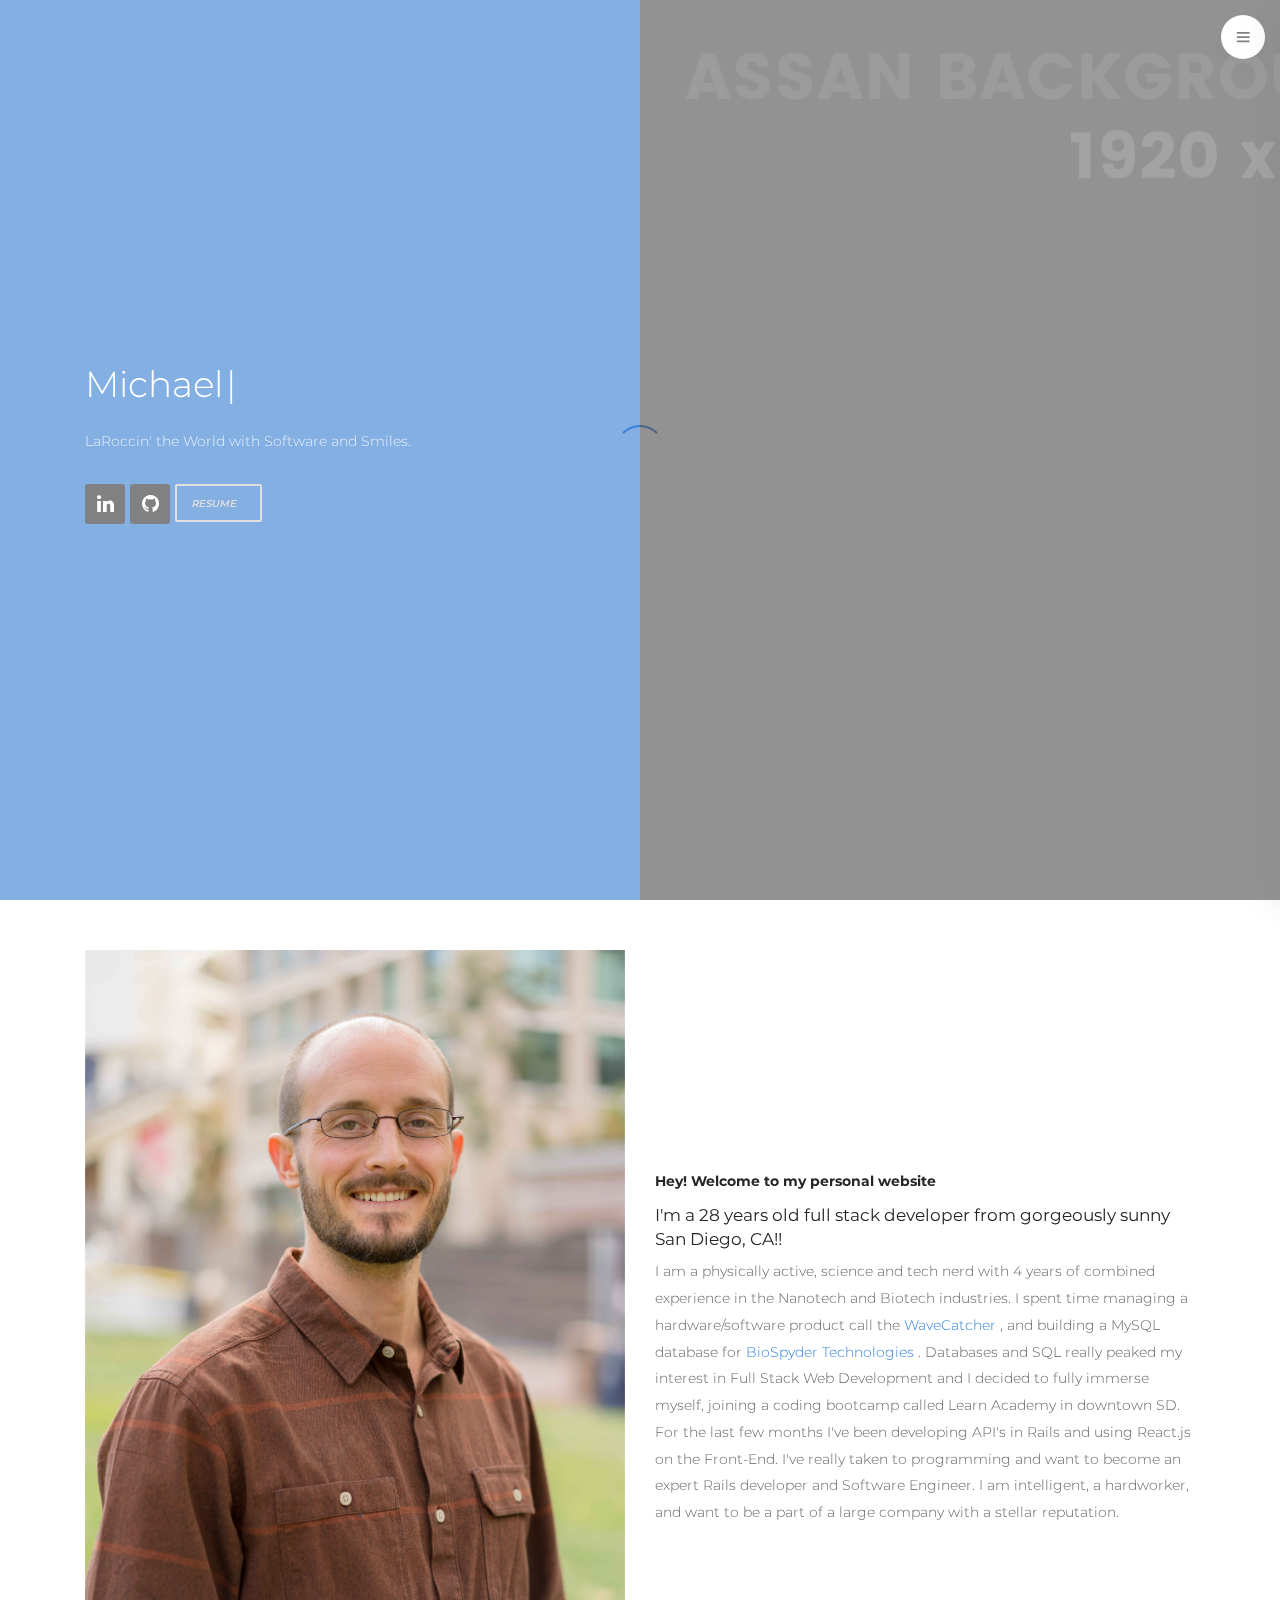
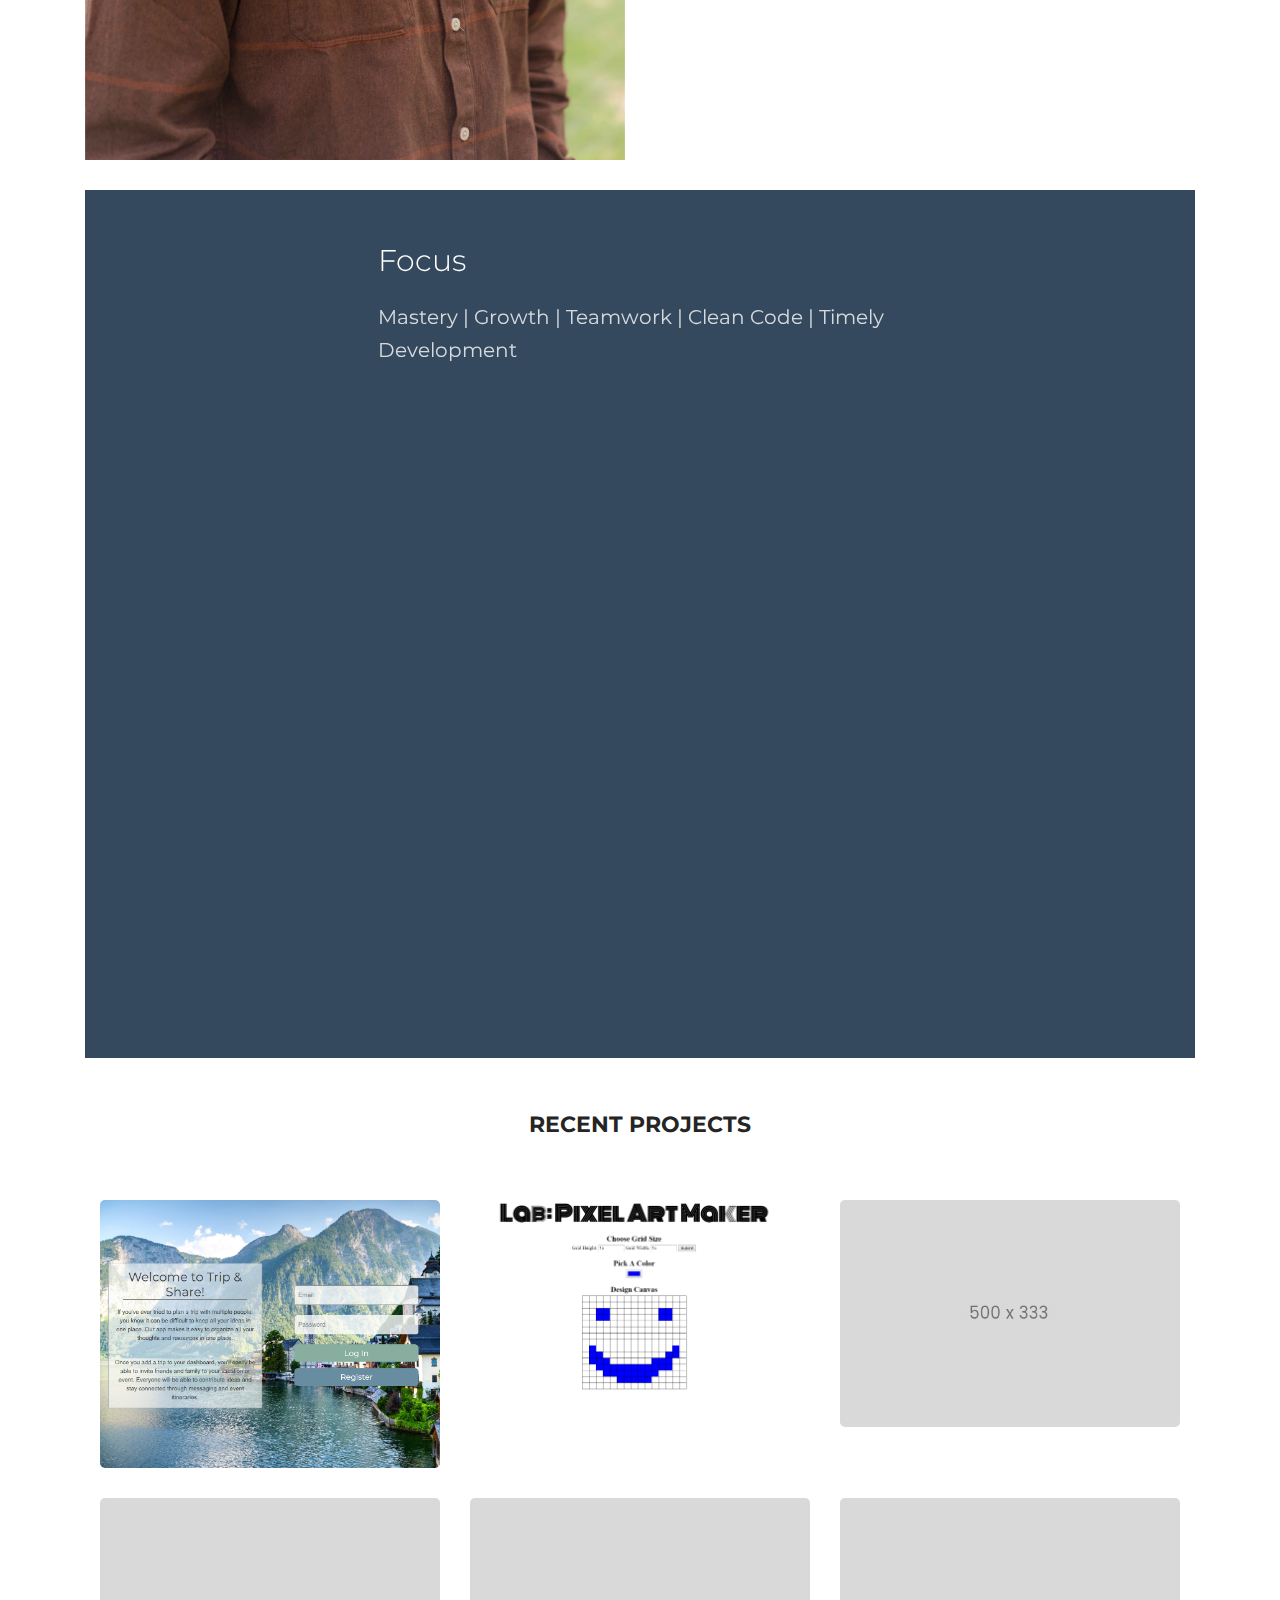
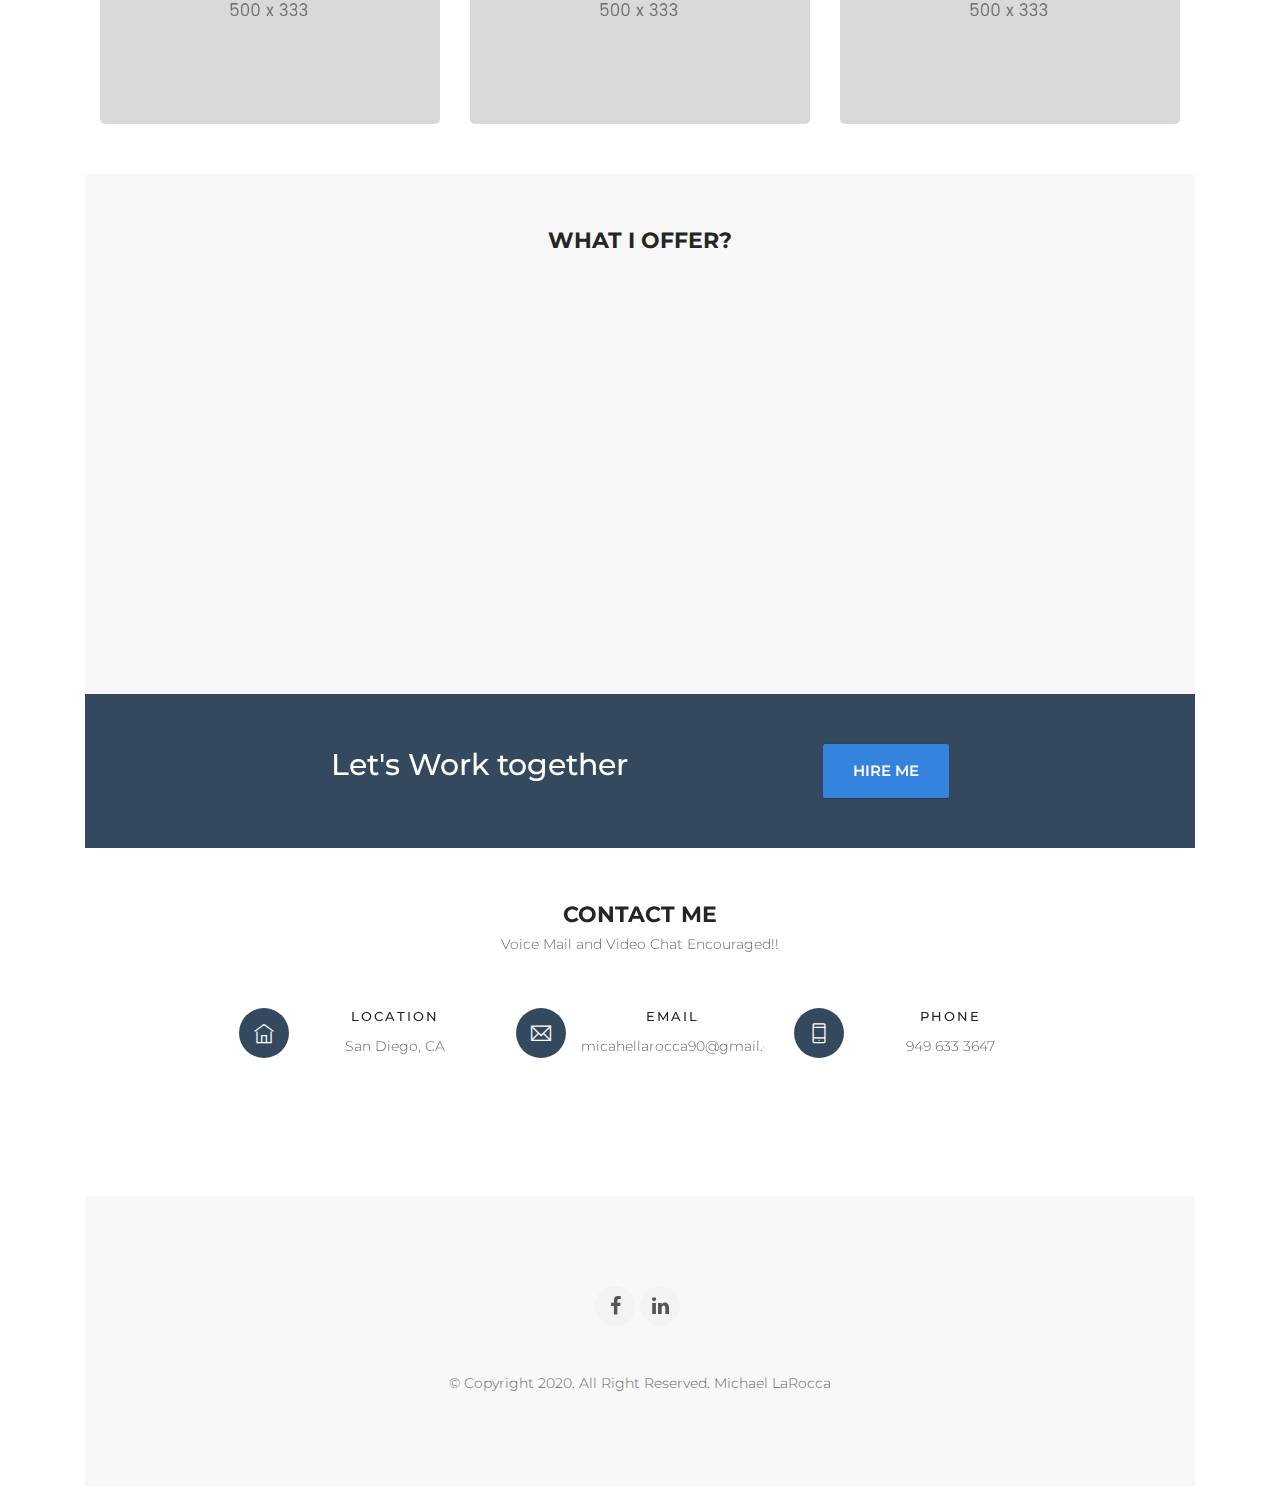
==== commit a0e4628d: "fixed pixle art thumbnail in projects" ====
--- a/index.html
+++ b/index.html
@@ -256,7 +256,7 @@
                               This was the final project for the Grow with Google Front End Web Developer Scholarship Course through Udacity.
                             </p>
                             <p>
-                              <u>Some of the things I learned</u>
+                              <u>Something I learned</u>
                             </p>
                             <ul>
                                 <li>Jquery and JavaScript for DOM interactivity</li>
@@ -299,6 +299,7 @@
             </div>
         </div> -->
 
+
         <div class="pt50 pb20" id="portfolio">
             <div class="container">
                 <h3 class="text-center font700 text-uppercase h3 mb60">Recent Projects</h3>
@@ -315,15 +316,13 @@
                             </div>
                         </div>
                     </div><!--/col-->
-                    <div class="col-md-4 mb30">
-                        <div class="col-md-4 mb30" data-toggle="modal" data-target="#modalPixleArt">
-                            <div class="folio-card">
-                                <img src="images/pixleart.png" alt="" class="img-fluid">
-                                <div class="folio-overlay">
-                                    <div class="folio-content">
-                                        <h4>Pixle Art</h4>
-                                        <p>Static: jQuery, JavaScript</p>
-                                    </div>
+                    <div class="col-md-4 mb30" data-toggle="modal" data-target="#modalPixleArt">
+                        <div class="folio-card">
+                            <img src="images/pixleart.png" alt="" class="img-fluid">
+                            <div class="folio-overlay">
+                                <div class="folio-content">
+                                    <h4><u>Pixle Art</u></h4>
+                                    <p>Static: jQuery, JavaScript</p>
                                 </div>
                             </div>
                         </div>
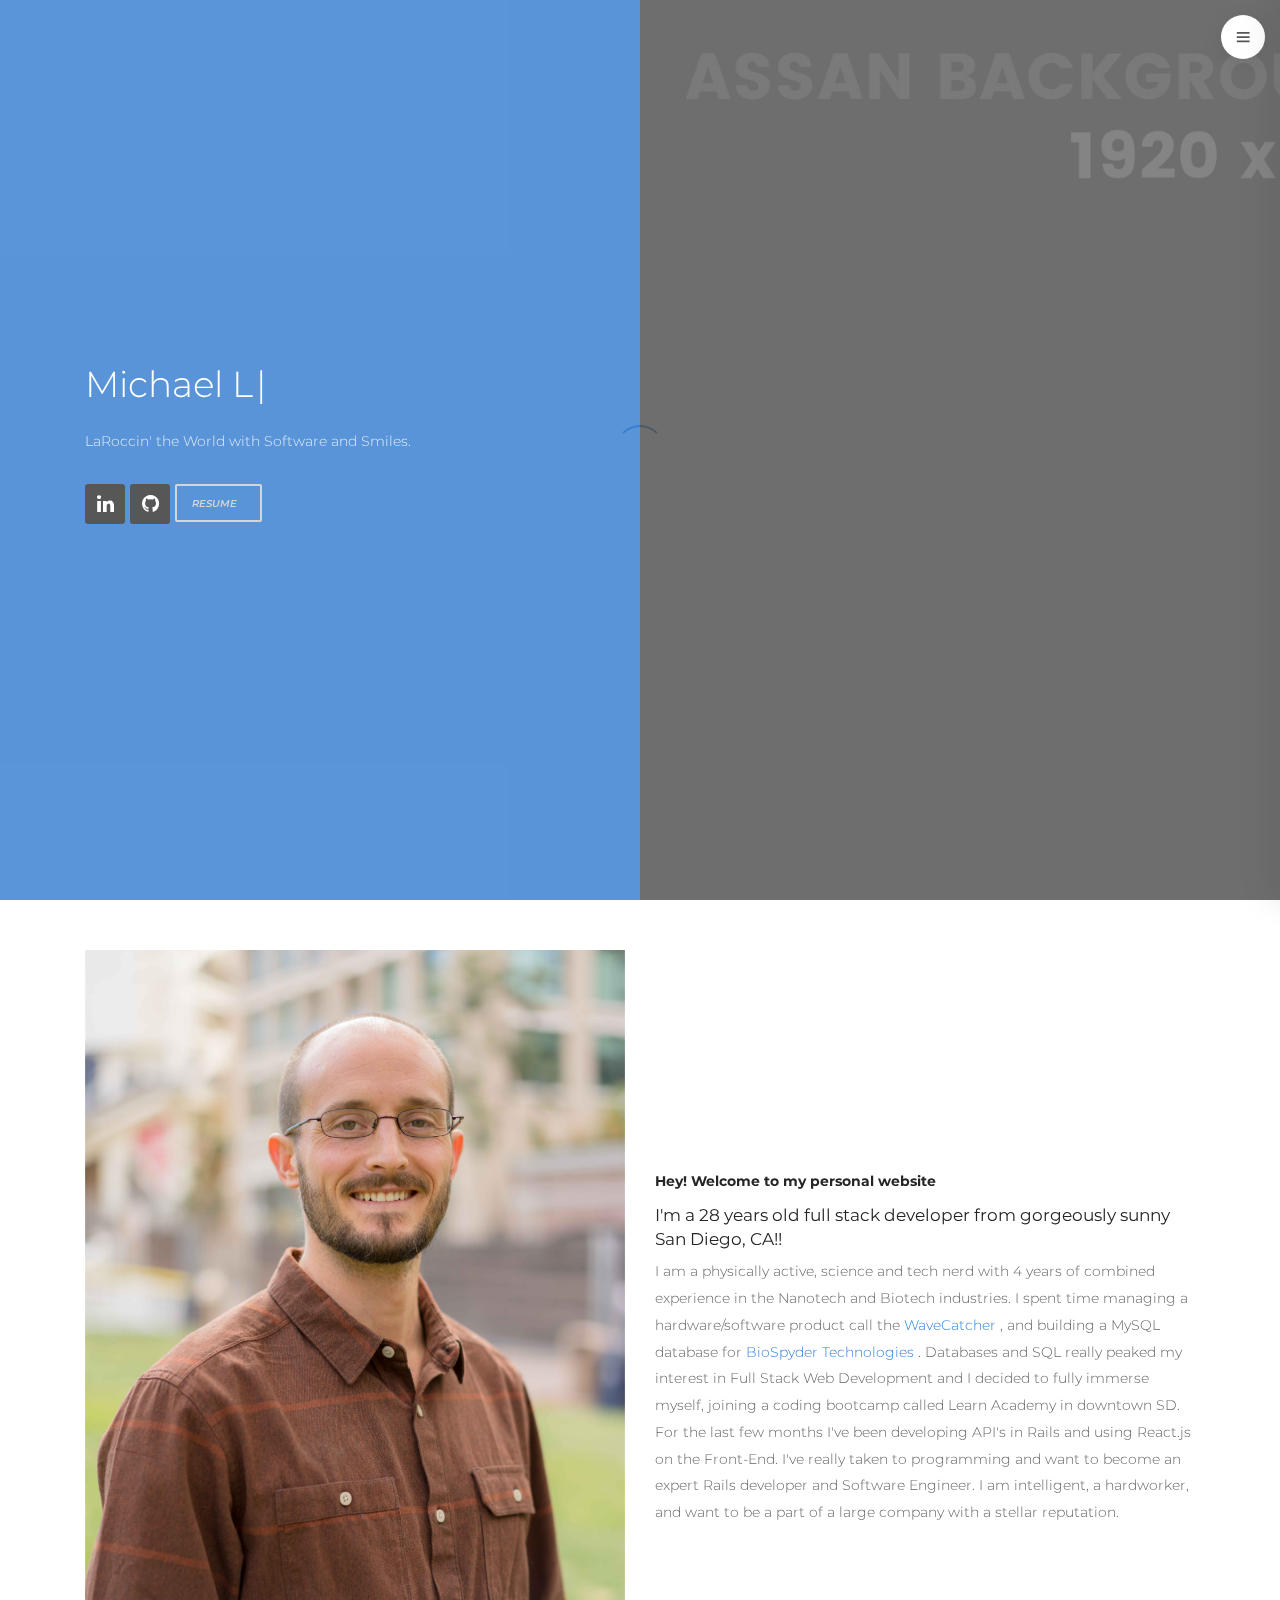
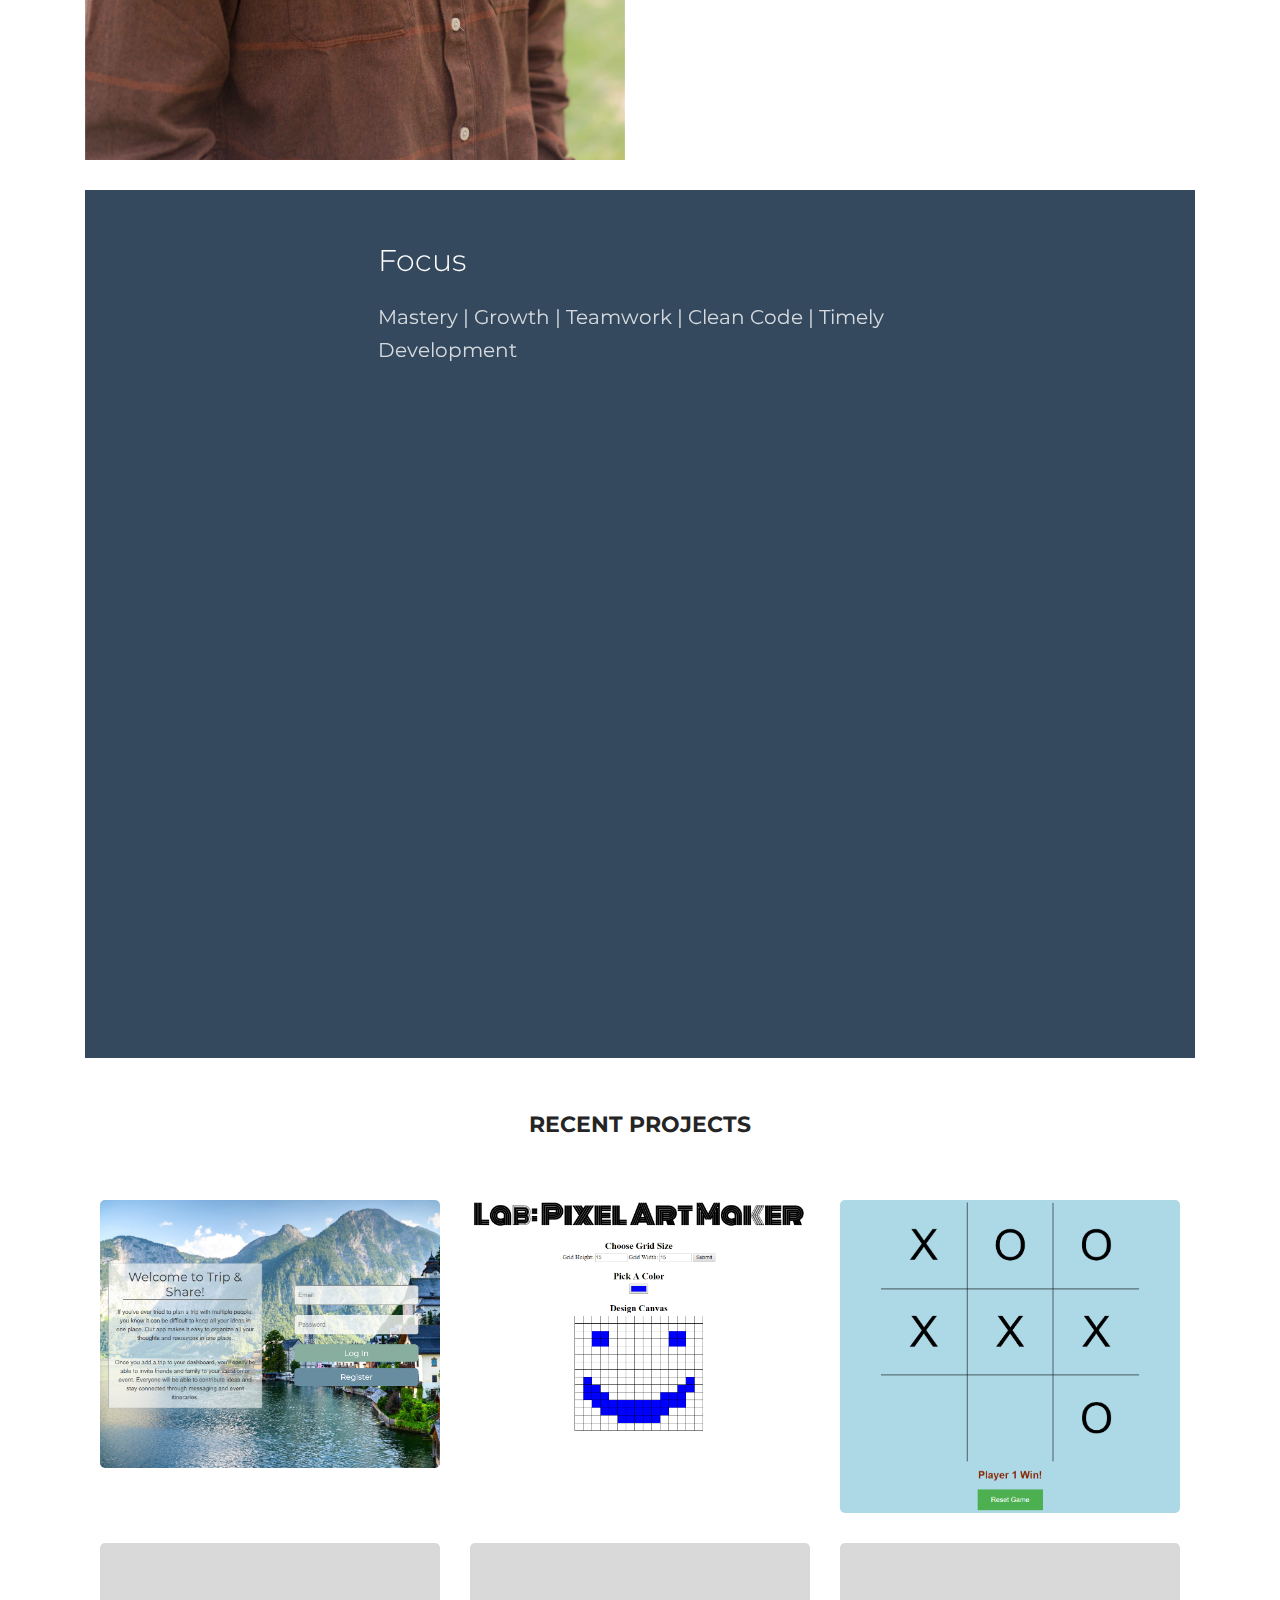
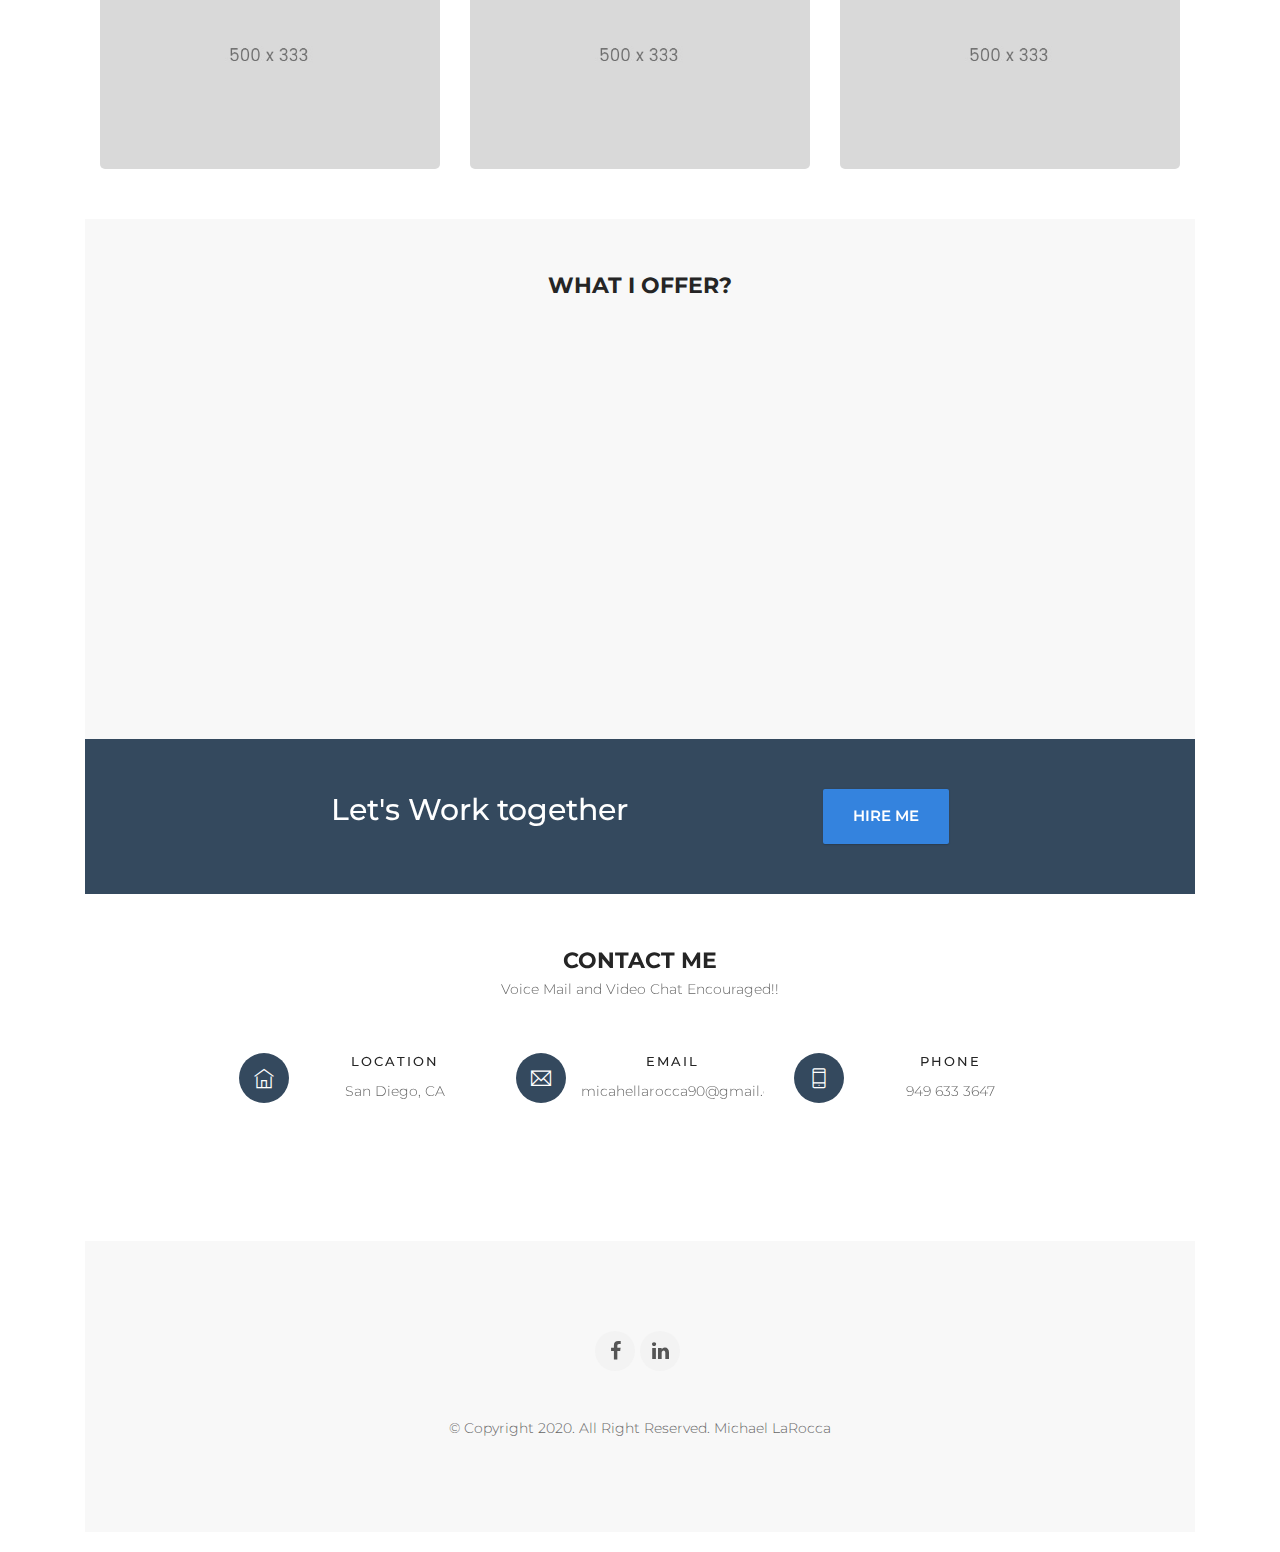
==== commit 70711d03: "added tic tac toe project" ====
--- a/index.html
+++ b/index.html
@@ -220,25 +220,43 @@
         </div>
 
         <!-- Modal TicTacToe -->
-        <!-- <div class="modal fade" id="exampleModalCenter" tabindex="-1" role="dialog" aria-labelledby="exampleModalCenterTitle" aria-hidden="true">
+        <div class="modal fade" id="modalTicTacToe" tabindex="-1" role="dialog" aria-labelledby="exampleModalCenterTitle" aria-hidden="true">
             <div class="modal-dialog modal-dialog-centered" role="document">
                 <div class="modal-content">
                     <div class="modal-header">
-                        <h5 class="modal-title" id="exampleModalLongTitle">Modal title</h5>
+                        <h3 class="modal-title" id="exampleModalLongTitle">Tic-Tac-Toe</h3>
                         <button type="button" class="close" data-dismiss="modal" aria-label="Close">
                           <span aria-hidden="true">&times;</span>
                         </button>
                     </div>
-                    <div class="modal-body">
-                      ...
+                    <div class="modal-body" id="modal-background">
+                        <div id="modal-text">
+                            <p>
+                              This game was my first interaction with React at Learn Academy and it taught me a lot of things
+                            </p>
+                            <ul>
+                                <li>Walk through the logic of your plan to first determine any holes</li>
+                                <li>React best practices</li>
+                                <li>Git and Github for source control</li>
+                                <li>Pair programing over a multiple day project</li>
+                                <li>Virtual DOM manipulation</li>
+                            </ul>
+                            <p>
+                            Tic-Tac-Toe was very rewarding.  Going from a blank page to a working game taught me how to code in small bits, build one small feature after another until eventually you arrive at the end goal. 
+                            </p>
+                        </div>
+                        <a target="_blank" href="https://mike-tictactoe.herokuapp.com/">
+                            <h3 id="modal-link">
+                                <span class="badge badge-secondary">Check it out!</span>
+                            </h3>
+                        </a>
                     </div>
                     <div class="modal-footer">
                         <button type="button" class="btn btn-secondary" data-dismiss="modal">Close</button>
-                        <button type="button" class="btn btn-primary">Save changes</button>
-                    </div>
-                </div>
-            </div>
-        </div> -->
+                    </div>
+                </div>
+            </div>
+        </div>
 
         <!-- Modal PixelArt -->
         <div class="modal fade" id="modalPixleArt" tabindex="-1" role="dialog" aria-labelledby="exampleModalCenterTitle" aria-hidden="true">
@@ -327,16 +345,16 @@
                             </div>
                         </div>
                     </div><!--/col-->
-                    <div class="col-md-4 mb30">
-                        <a href="javascript:void(0)" class="folio-card">
-                            <img src="images/img3.jpg" alt="" class="img-fluid">
+                    <div class="col-md-4 mb30" data-toggle="modal" data-target="#modalTicTacToe">
+                        <div class="folio-card">
+                            <img src="images/tictactoe.png" alt="" class="img-fluid">
                             <div class="folio-overlay">
                                 <div class="folio-content">
-                                    <h4>Project Title</h4>
-                                    <p>Lorem ipsum dolor</p>
-                                </div>
-                            </div>
-                        </a>
+                                    <h4><u>TicTacToe</u></h4>
+                                    <p>React</p>
+                                </div>
+                            </div>
+                        </div>
                     </div><!--/col-->
                     <div class="col-md-4 mb30">
                         <a href="javascript:void(0)" class="folio-card">
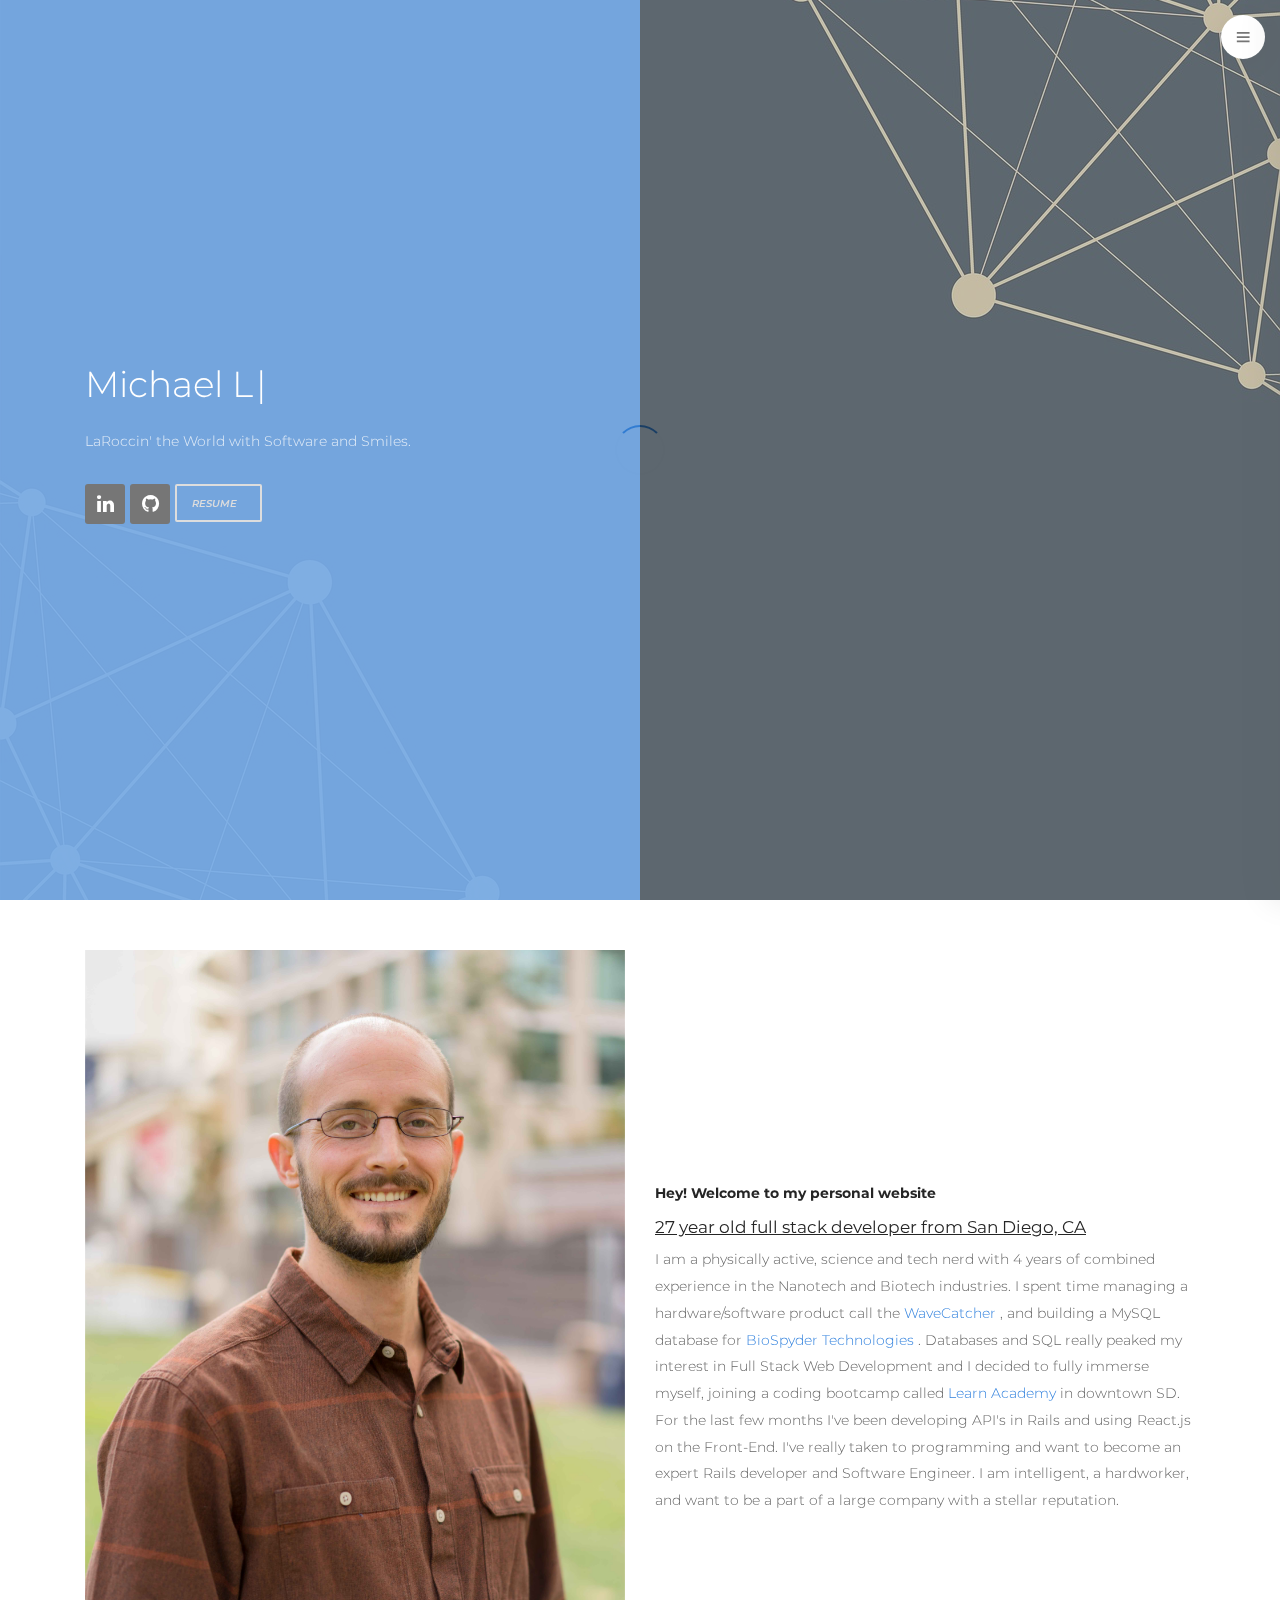
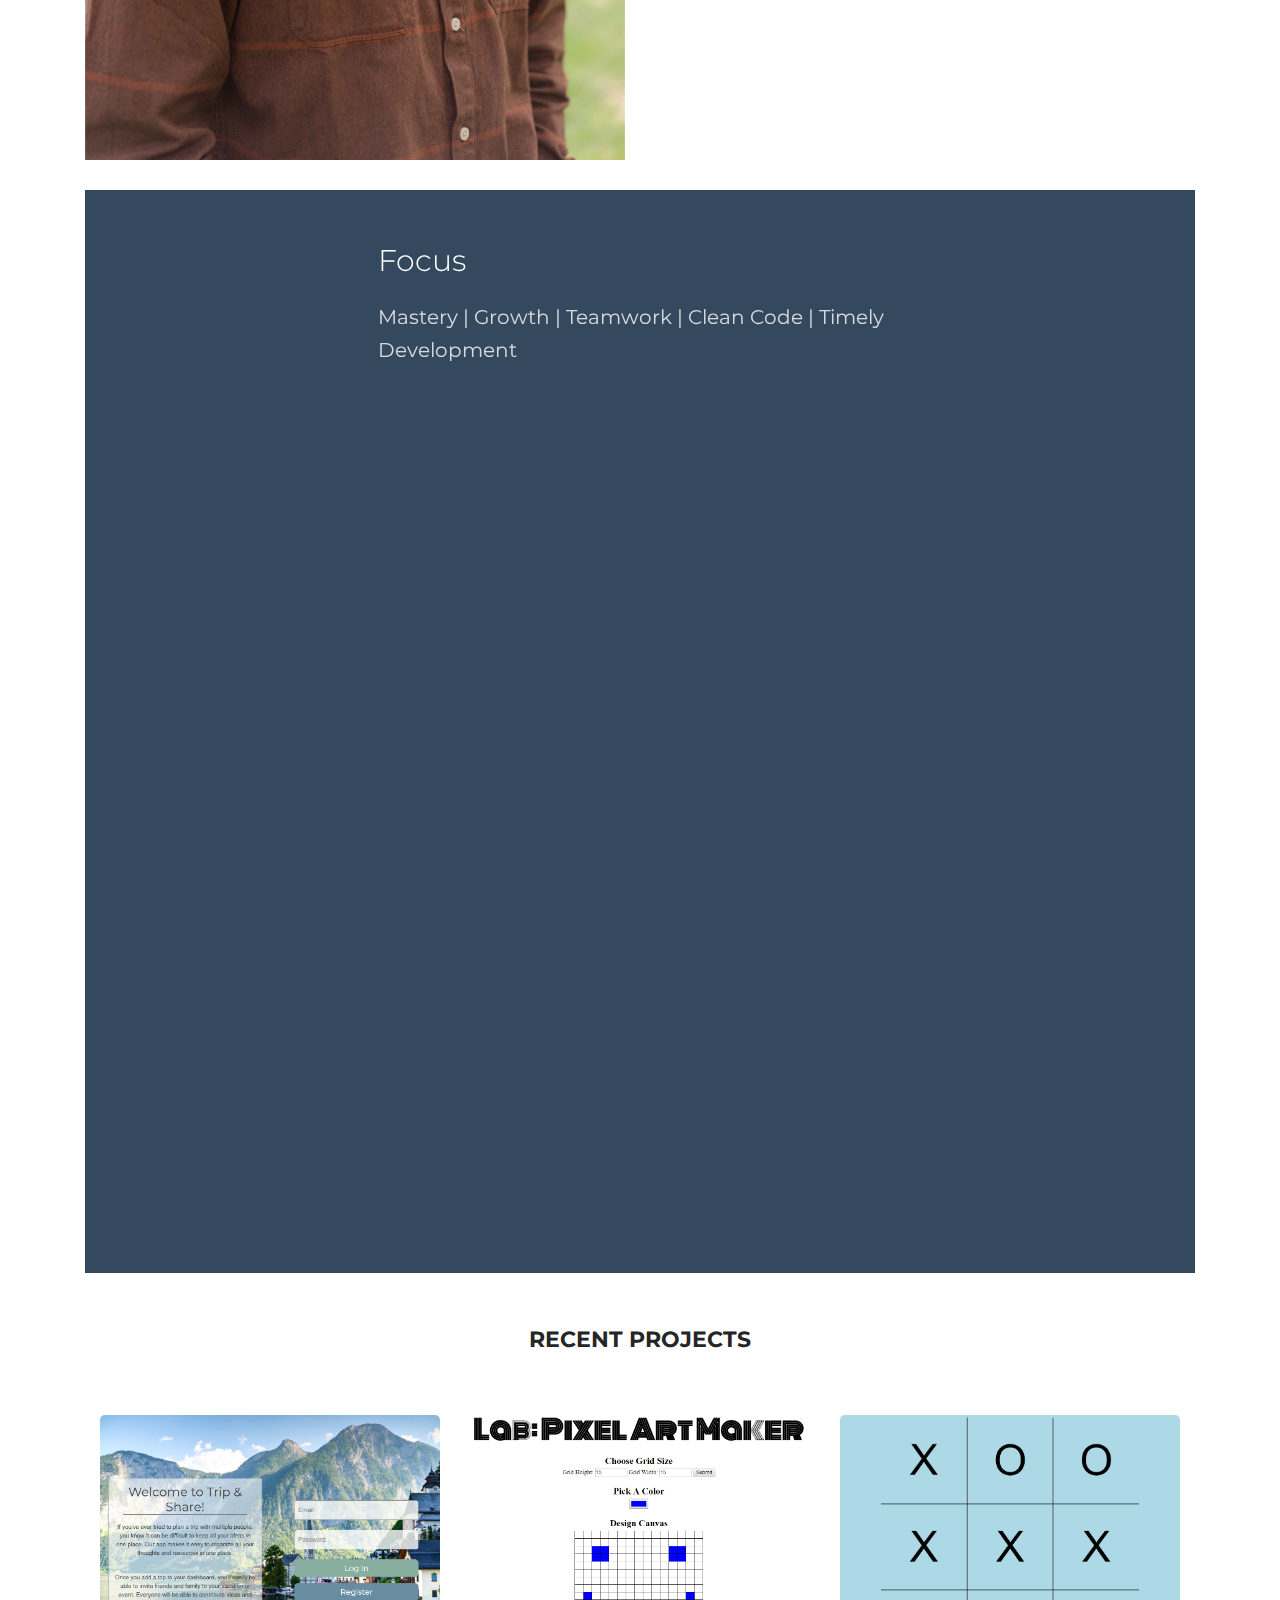
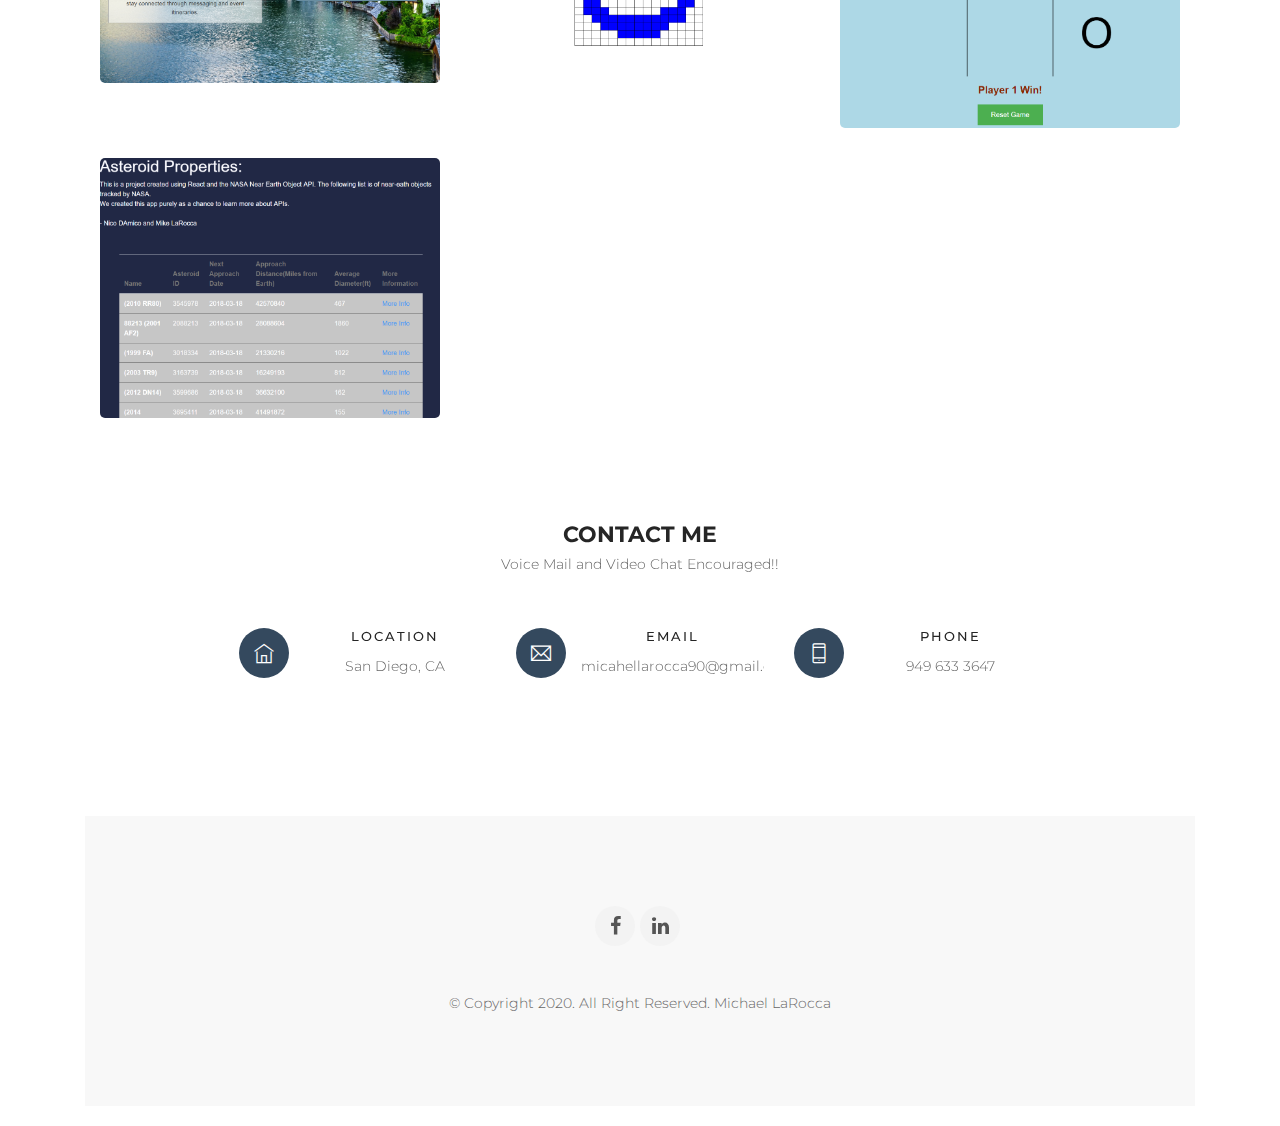
==== commit 4e2a4f8b: "added some new images, removed services section added background image" ====
--- a/index.html
+++ b/index.html
@@ -26,15 +26,14 @@
                     <li><a href="#home" data-scroll class="dropdown-item pushy-link">Home</a></li>
                     <li><a href="#aboutme" data-scroll class="dropdown-item pushy-link">About Me</a></li>
                     <li><a href="#portfolio" data-scroll class="dropdown-item pushy-link">Portfolio</a></li>
-                    <li><a href="#services" data-scroll class="dropdown-item pushy-link">Services</a></li>
                     <li><a href="#contact" data-scroll class="dropdown-item pushy-link">Contact</a></li>
                 </ul>
             </div>
             <div class="sidebar-contact">
                 <h5 class="font700">Phone</h5>
-                <p class="lead"><a href="#">(949)-633-3647</a></p>
+                <p class="lead">949 633 3647</p>
                 <h5 class="font700">Email</h5>
-                <p class="lead"><a href="#">michaellarocca90@gmail.com</a></p>
+                <p class="lead"><a href="mailto:michaellarocca90@gmail.com">michaellarocca90@gmail.com</a></p>
             </div>
         </aside>
         <!-- Site Overlay -->
@@ -42,7 +41,7 @@
         <nav class="navbar-offcanvas">
             <a href="javascript:void(0)" class="menu-btn"><i class="ti-menu"></i></a>
         </nav>
-        <div id="home" class="fullscreen-hero bg-overlay bg-parallax" data-jarallax='{"speed": 0.2}' style='background-image: url("images/bg4.jpg")'>
+        <div id="home" class="fullscreen-hero bg-overlay bg-parallax" data-jarallax='{"speed": 0.2}' style='background-image: url("images/background1.jpg")'>
             <div class="hero-content">
                 <div class="hero-inner">
                     <div class="container">
@@ -86,13 +85,13 @@
                 </div>
                 <div class="col-lg-6 mb30">
                     <h5 class="font700">Hey! Welcome to my personal website</h5>
-                    <h3 class="font400 h4">I'm a 28 years old full stack developer from gorgeously sunny San Diego, CA!!</h3>
+                    <h3 class="font400 h4"><u>27 year old full stack developer from San Diego, CA</u></h3>
                     <p>
                         I am a physically active, science and tech nerd with 4 years of combined experience in the Nanotech and Biotech industries.  I spent time managing a hardware/software product call the
-                        <a href="https://www.herzan.com/products/site-survey-tools/wavecatcher-site-survey-tool.html1">WaveCatcher</a>
+                        <a target="_blank" href="https://www.herzan.com/products/site-survey-tools/wavecatcher-site-survey-tool.html1">WaveCatcher</a>
                         , and building a MySQL database for
-                        <a href="http://biospyder.com/">BioSpyder Technologies</a>
-                        .  Databases and SQL really peaked my interest in Full Stack Web Development and I decided to fully immerse myself, joining a coding bootcamp called Learn Academy in downtown SD.  For the last few months I've been developing API's in Rails and using React.js on the Front-End.  I've really taken to programming and want to become an expert Rails developer and Software Engineer.  I am intelligent, a hardworker, and want to be a part of a large company with a stellar reputation.
+                        <a target="_blank" href="http://biospyder.com/">BioSpyder Technologies</a>
+                        .  Databases and SQL really peaked my interest in Full Stack Web Development and I decided to fully immerse myself, joining a coding bootcamp called <a target="_blank" href="https://www.learnacademy.org/">Learn Academy</a> in downtown SD.  For the last few months I've been developing API's in Rails and using React.js on the Front-End.  I've really taken to programming and want to become an expert Rails developer and Software Engineer.  I am intelligent, a hardworker, and want to be a part of a large company with a stellar reputation.
                     </p>
                     <!-- <div class="progress-label clearfix">
                         <span class="progress-title">
@@ -157,10 +156,10 @@
                             <h5 class="font700">Backend</h5>
 
                             <p class="text-muted">
-                                Ruby | Rails | Linux
-                            </p>
-                            <p class="text-muted">
-                                Test driven development with Rspec.  Utilizing Active Record, Model, and Controller to create Backend API's with RESTful routes.
+                                Ruby | Rails
+                            </p>
+                            <p class="text-muted">
+                                MVC paradigm. Test driven development with Rspec.  Utilizing Active Record, Model, and Controller to create Backend API's with RESTful routes.
                             </p>
                         </a>
                         <a class="bg-white card-plugins border-primary wow fadeInUp" data-wow-delay=".3s" target="_blank">
@@ -170,6 +169,15 @@
                             </p>
                             <p class="text-muted">
                                 Test driven development with Jest and Enzyme.  Mobile-first responsive design.  Resuable components.
+                            </p>
+                        </a>
+                        <a class="bg-white card-plugins border-primary wow fadeInUp" data-wow-delay=".3s" target="_blank">
+                            <h5 class="font700">In Development</h5>
+                            <p class="text-muted">
+                                Linux
+                            </p>
+                            <p class="text-muted">
+                                Continued growth is important to me.  My next goal is to become less dependent on GUI's and more comfortable in the terminal0.
                             </p>
                         </a>
                     </div>
@@ -242,7 +250,7 @@
                                 <li>Virtual DOM manipulation</li>
                             </ul>
                             <p>
-                            Tic-Tac-Toe was very rewarding.  Going from a blank page to a working game taught me how to code in small bits, build one small feature after another until eventually you arrive at the end goal. 
+                            Tic-Tac-Toe was very rewarding.  Going from a blank page to a working game taught me how to code in small bits, build one small feature after another until eventually you arrive at the end goal.
                             </p>
                         </div>
                         <a target="_blank" href="https://mike-tictactoe.herokuapp.com/">
@@ -296,27 +304,44 @@
             </div>
         </div>
 
-        <!-- Modal CatTinder -->
-        <!-- <div class="modal fade" id="exampleModalCenter" tabindex="-1" role="dialog" aria-labelledby="exampleModalCenterTitle" aria-hidden="true">
+        <div class="modal fade" id="modalNasaNEO" tabindex="-1" role="dialog" aria-labelledby="exampleModalCenterTitle" aria-hidden="true">
             <div class="modal-dialog modal-dialog-centered" role="document">
                 <div class="modal-content">
                     <div class="modal-header">
-                        <h5 class="modal-title" id="exampleModalLongTitle">Modal title</h5>
+                        <h3 class="modal-title" id="exampleModalLongTitle">Nasa NEO</h3>
                         <button type="button" class="close" data-dismiss="modal" aria-label="Close">
                           <span aria-hidden="true">&times;</span>
                         </button>
                     </div>
-                    <div class="modal-body">
-                      ...
+                    <div class="modal-body" id="modal-background">
+                        <div id="modal-text">
+                            <p>
+                              The Nasa NEO project is a React app that calls to the Nasa Near Earth Objects API and pulls information about relavent Near Eather Objects based on todays date.
+                            </p>
+                            <p>
+                              <u>Thigs I learned</u>
+                            </p>
+                            <ul>
+                                <li>Fetch requests for API calls</li>
+                                <li>Parsing and filtering JSON information</li>
+                                <li>Reach Component Life-cycle</li>
+                            </ul>
+                            <p>
+                            The Nasa NEO project was a very basic and fun introduction into API interaction and JSON manipulation.
+                            </p>
+                        </div>
+                        <a target="_blank" href="https://near-earth-objects.herokuapp.com/">
+                            <h3 id="modal-link">
+                                <span class="badge badge-secondary">Check it out!</span>
+                            </h3>
+                        </a>
                     </div>
                     <div class="modal-footer">
                         <button type="button" class="btn btn-secondary" data-dismiss="modal">Close</button>
-                        <button type="button" class="btn btn-primary">Save changes</button>
-                    </div>
-                </div>
-            </div>
-        </div> -->
-
+                    </div>
+                </div>
+            </div>
+        </div>
 
         <div class="pt50 pb20" id="portfolio">
             <div class="container">
@@ -356,129 +381,22 @@
                             </div>
                         </div>
                     </div><!--/col-->
-                    <div class="col-md-4 mb30">
-                        <a href="javascript:void(0)" class="folio-card">
-                            <img src="images/img4.jpg" alt="" class="img-fluid">
+                    <div class="col-md-4 mb30" data-toggle="modal" data-target="#modalNasaNEO">
+                        <div class="folio-card">
+                            <img src="images/nasaNEO.png" alt="" class="img-fluid">
                             <div class="folio-overlay">
                                 <div class="folio-content">
-                                    <h4>Project Title</h4>
-                                    <p>Lorem ipsum dolor</p>
-                                </div>
-                            </div>
-                        </a>
-                    </div><!--/col-->
-                    <div class="col-md-4 mb30">
-                        <a href="javascript:void(0)" class="folio-card">
-                            <img src="images/img5.jpg" alt="" class="img-fluid">
-                            <div class="folio-overlay">
-                                <div class="folio-content">
-                                    <h4>Project Title</h4>
-                                    <p>Lorem ipsum dolor</p>
-                                </div>
-                            </div>
-                        </a>
-                    </div><!--/col-->
-                    <div class="col-md-4 mb30">
-                        <a href="javascript:void(0)" class="folio-card">
-                            <img src="images/img6.jpg" alt="" class="img-fluid">
-                            <div class="folio-overlay">
-                                <div class="folio-content">
-                                    <h4>Project Title</h4>
-                                    <p>Lorem ipsum dolor</p>
-                                </div>
-                            </div>
-                        </a>
-                    </div><!--/col-->
-                </div>
-            </div>
-        </div>
-
-        <div class='bg-faded pt50 pb20' id='services'>
-            <div class='container'>
-                <h3 class="text-center font700 text-uppercase h3 mb60">What i offer?</h3>
-
-                <div class='row'>
-                    <div class='col-md-4 mb30 wow fadeInUp' data-wow-delay='.1s'>
-                        <div class='icon-card clearfix'>
-                            <i class='ti-palette'></i>
-                            <div class='overflow-hidden'>
-                                <h4>Web design</h4>
-                                <p>
-                                    Lorem ipsum dolor sit amet, consectetur adipisicing elit. Eveniet, nisi, laborum autem reprehenderit excepturi harum ipsum quod sit.
-                                </p>
-                            </div>
-                        </div>
-                    </div><!--/col-->
-                    <div class='col-md-4 mb30 wow fadeInUp' data-wow-delay='.2s'>
-                        <div class='icon-card clearfix'>
-                            <i class='ti-dashboard'></i>
-                            <div class='overflow-hidden'>
-                                <h4>Web Developing</h4>
-                                <p>
-                                    Lorem ipsum dolor sit amet, consectetur adipisicing elit. Eveniet, nisi, laborum autem reprehenderit excepturi harum ipsum quod sit.
-                                </p>
-                            </div>
-                        </div>
-                    </div><!--/col-->
-                    <div class='col-md-4 mb30 wow fadeInUp' data-wow-delay='.3s'>
-                        <div class='icon-card clearfix'>
-                            <i class='ti-briefcase'></i>
-                            <div class='overflow-hidden'>
-                                <h4>Marketing</h4>
-                                <p>
-                                    Lorem ipsum dolor sit amet, consectetur adipisicing elit. Eveniet, nisi, laborum autem reprehenderit excepturi harum ipsum quod sit.
-                                </p>
-                            </div>
-                        </div>
-                    </div><!--/col-->
-                    <div class='col-md-4 mb30 wow fadeInUp' data-wow-delay='.4s'>
-                        <div class='icon-card clearfix'>
-                            <i class='ti-camera'></i>
-                            <div class='overflow-hidden'>
-                                <h4>Photography</h4>
-                                <p>
-                                    Lorem ipsum dolor sit amet, consectetur adipisicing elit. Eveniet, nisi, laborum autem reprehenderit excepturi harum ipsum quod sit.
-                                </p>
-                            </div>
-                        </div>
-                    </div><!--/col-->
-                    <div class='col-md-4 mb30 wow fadeInUp' data-wow-delay='.5s'>
-                        <div class='icon-card clearfix'>
-                            <i class='ti-shift-left-alt'></i>
-                            <div class='overflow-hidden'>
-                                <h4>Html / Css</h4>
-                                <p>
-                                    Lorem ipsum dolor sit amet, consectetur adipisicing elit. Eveniet, nisi, laborum autem reprehenderit excepturi harum ipsum quod sit.
-                                </p>
-                            </div>
-                        </div>
-                    </div><!--/col-->
-                    <div class='col-md-4 mb30 wow fadeInUp' data-wow-delay='.6s'>
-                        <div class='icon-card clearfix'>
-                            <i class='ti-headphone'></i>
-                            <div class='overflow-hidden'>
-                                <h4>24/7 Support</h4>
-                                <p>
-                                    Lorem ipsum dolor sit amet, consectetur adipisicing elit. Eveniet, nisi, laborum autem reprehenderit excepturi harum ipsum quod sit.
-                                </p>
-                            </div>
-                        </div>
-                    </div><!--/col-->
-                </div>
-            </div>
-        </div>
-        <div class='bg-dark pt50 pb30'>
-            <div class='container'>
-                <div class='row'>
-                    <div class='col-md-4 ml-auto mb20'>
-                        <h3 class='h2 text-white mb0'> Let's Work together</h3>
-                    </div>
-                    <div class='col-md-3 mr-auto mb20 text-right'>
-                        <a href='#' class='btn btn-primary btn-lg'>Hire me</a>
-                    </div>
-                </div>
-            </div>
-        </div>
+                                    <h4><u>Nasa NEO</u></h4>
+                                    <p>React</p>
+                                </div>
+                            </div>
+                        </div>
+                    </div><!--/col-->
+                </div>
+            </div>
+        </div>
+
+
 
         <div class="pt50 pb50" id="contact">
             <div class="container">
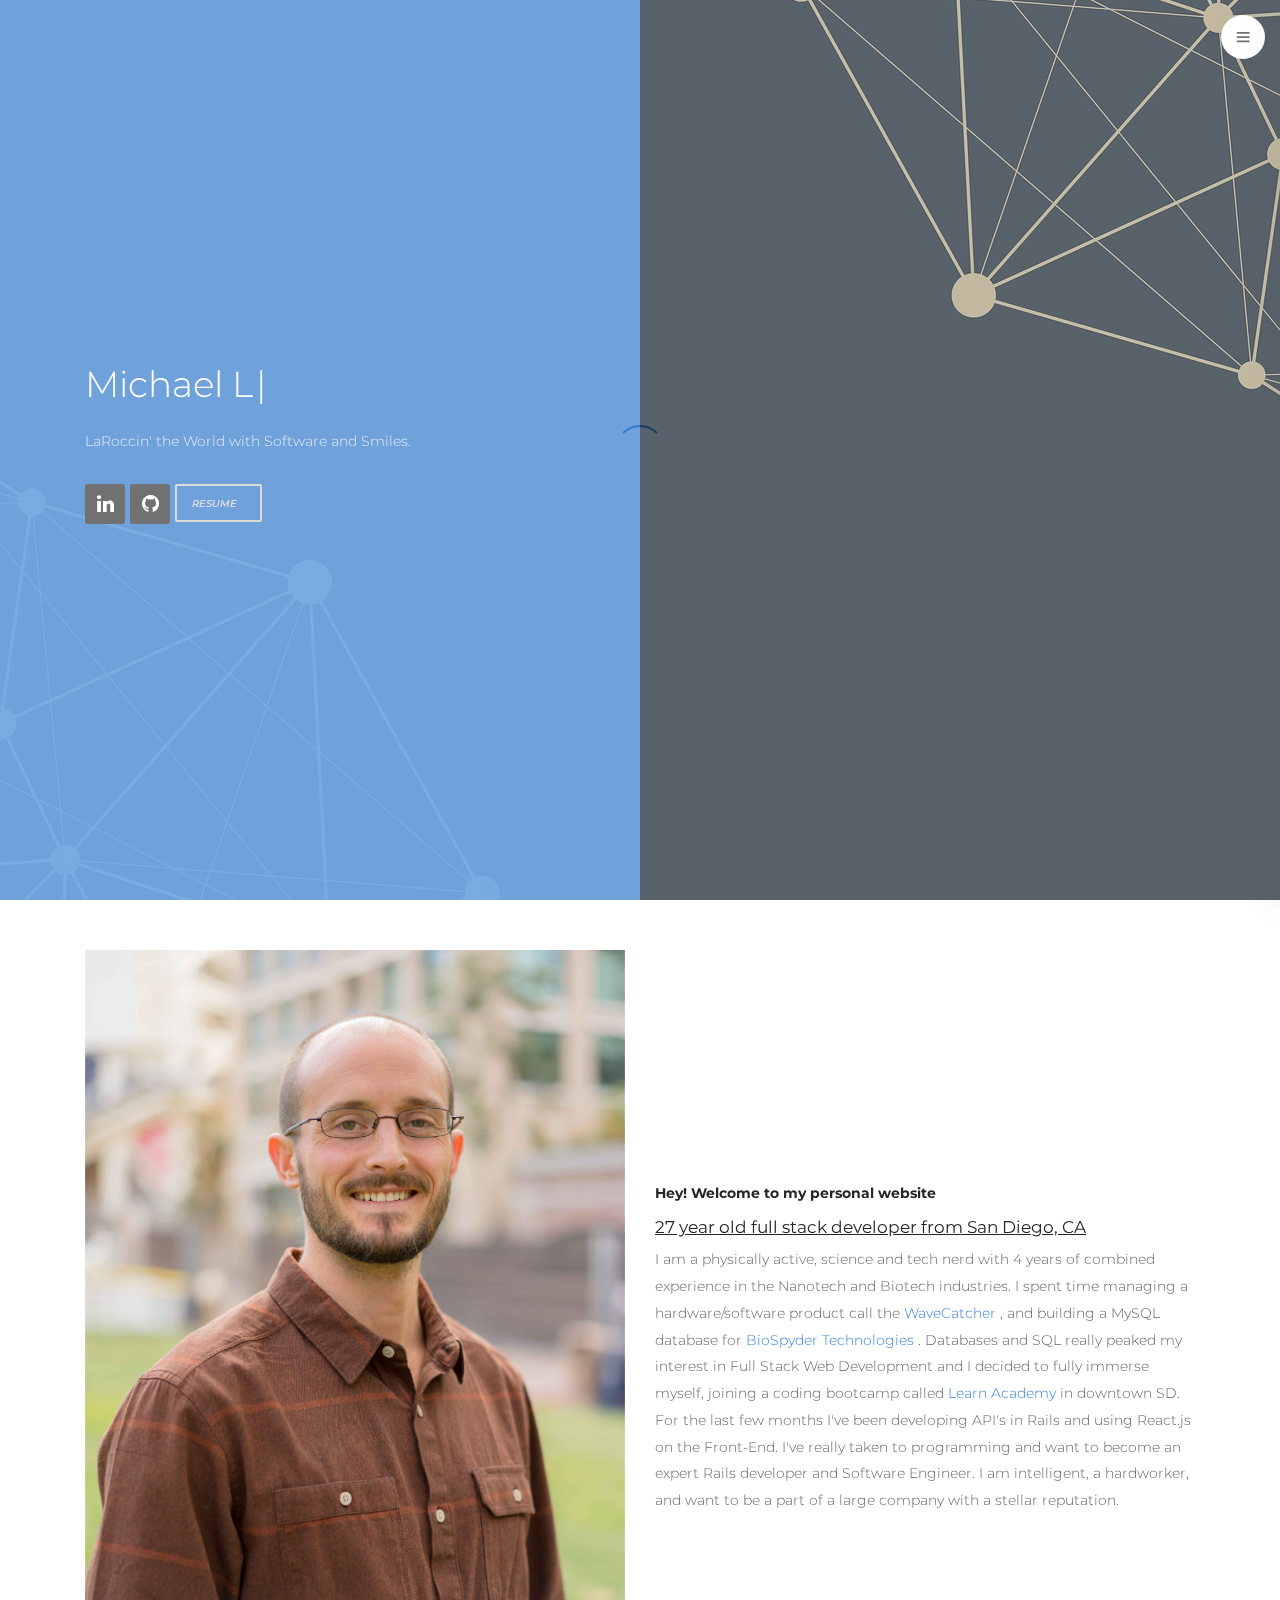
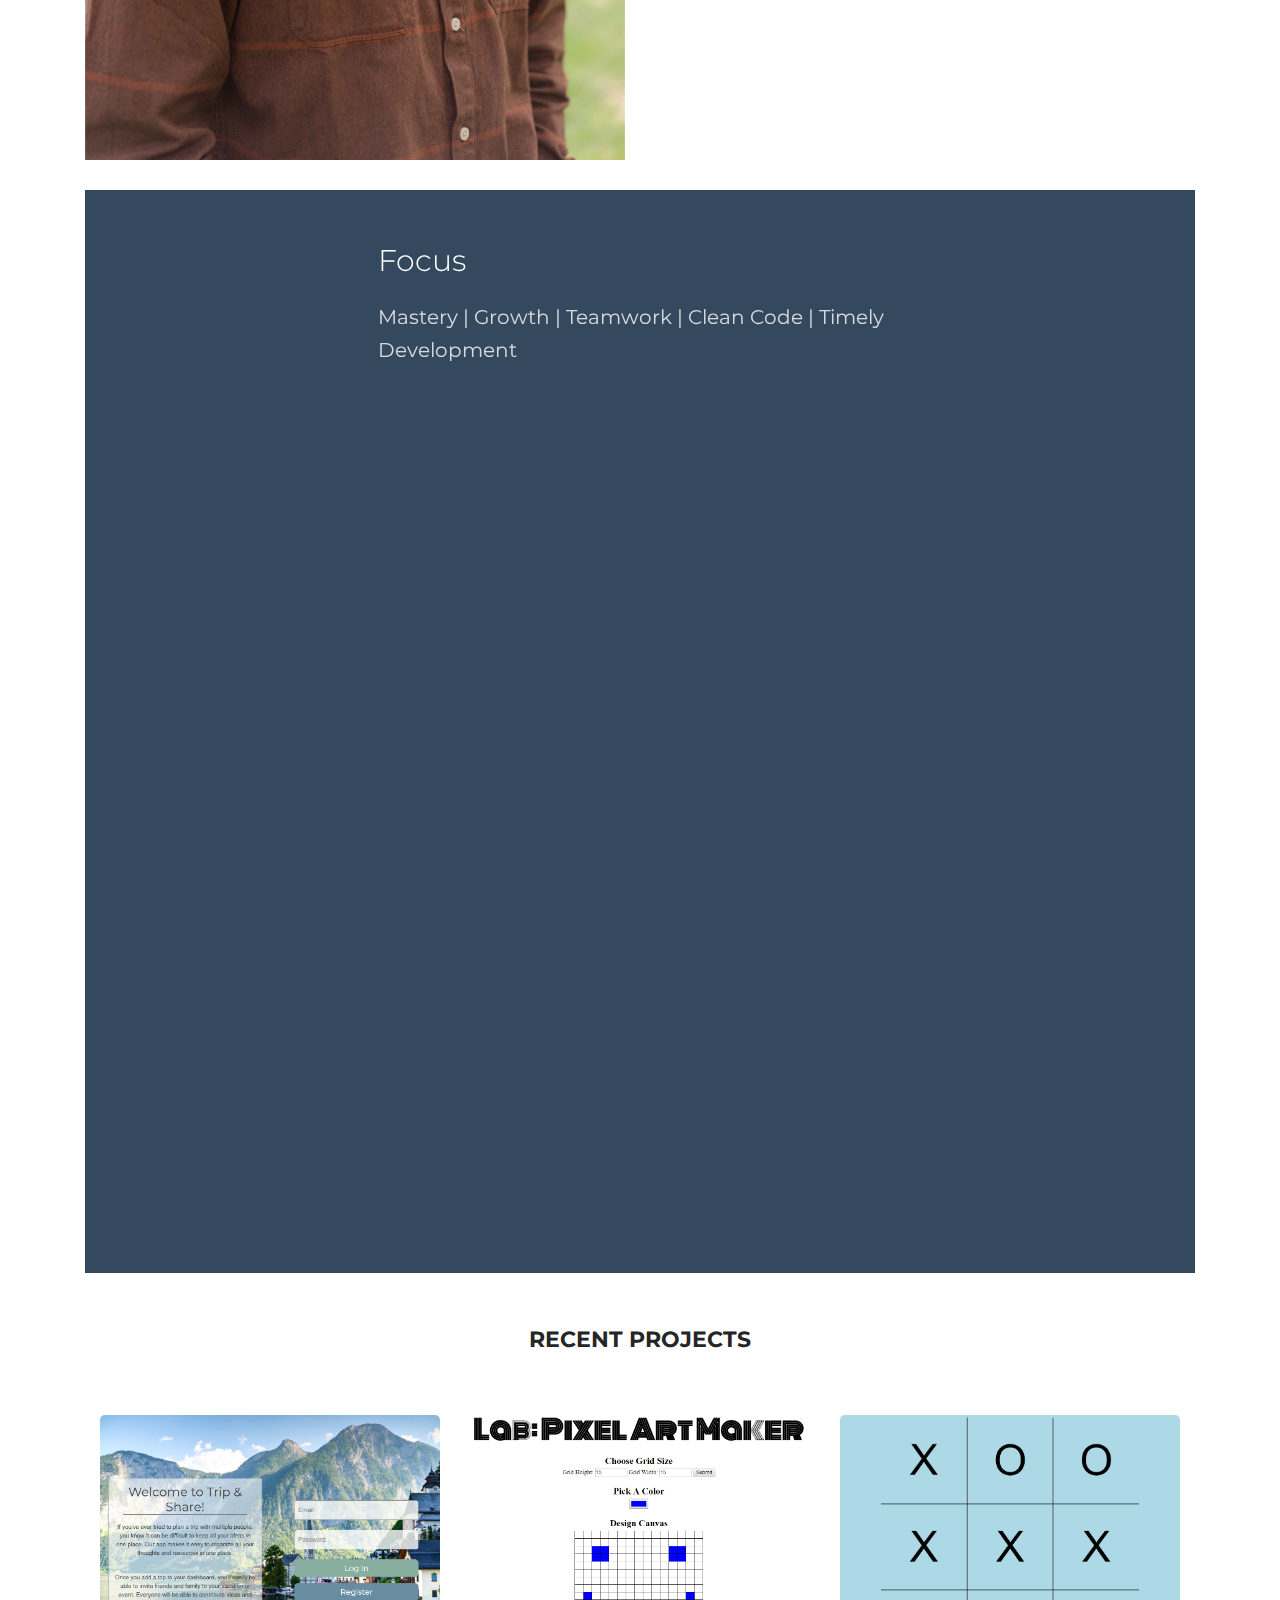
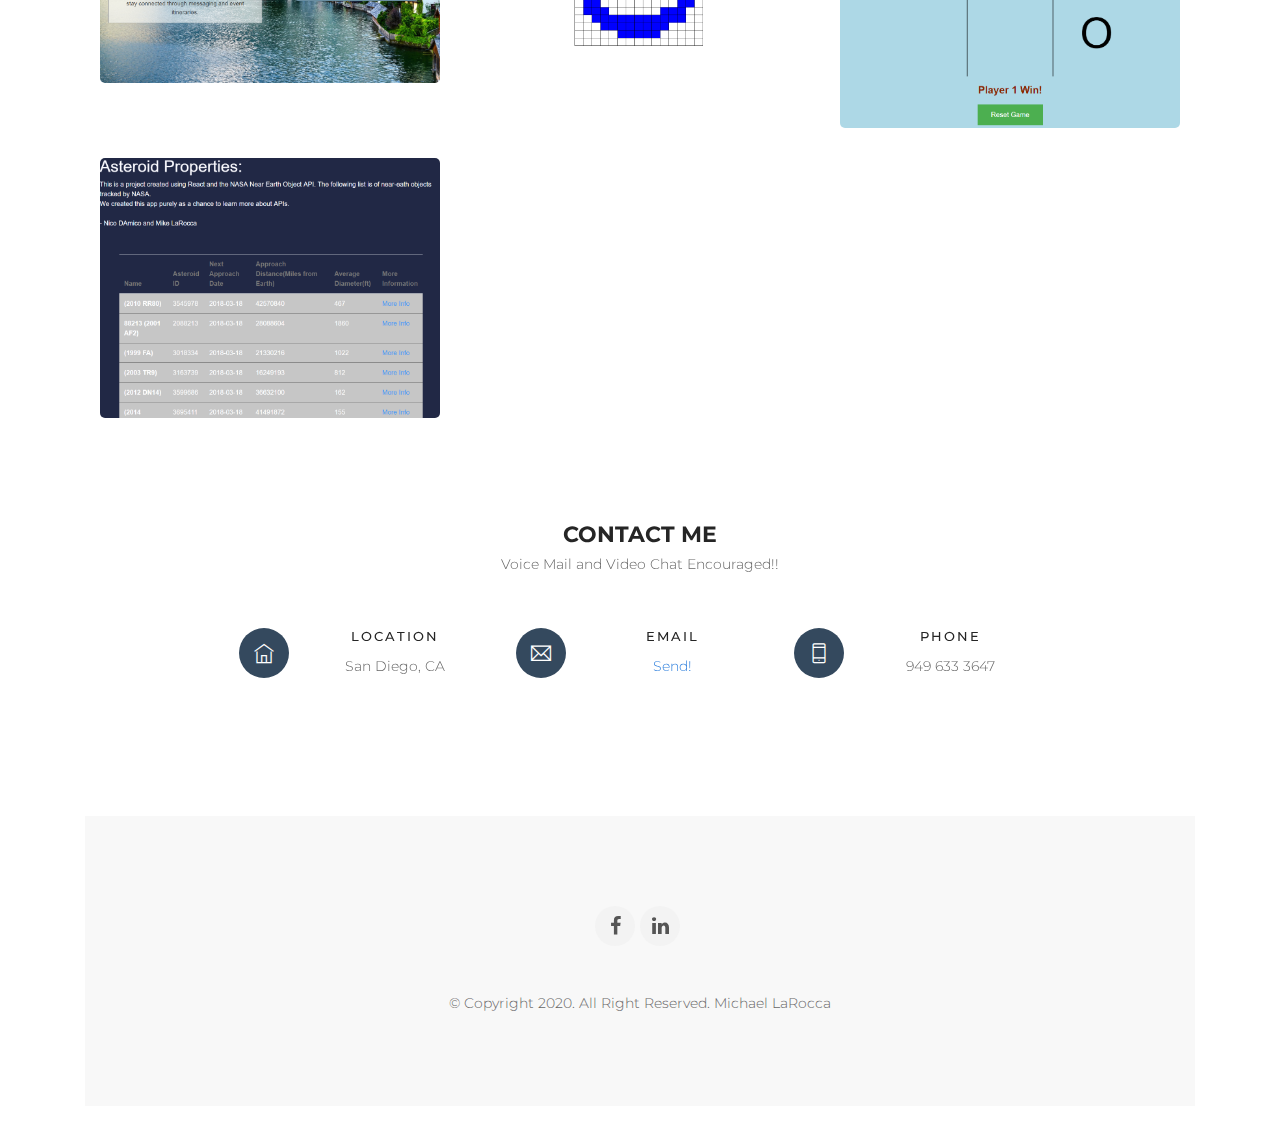
==== commit 9991f283: "small changes to email at bottom" ====
--- a/index.html
+++ b/index.html
@@ -423,9 +423,7 @@
                             <i class="ti-email"></i>
                             <div class="overflow-hidden">
                                 <h4>Email</h4>
-                                <p>
-                                    micahellarocca90@gmail.com
-                                </p>
+                                <p><a href="mailto:michaellarocca90@gmail.com">Send!</a></p>
                             </div>
                         </div>
                     </div><!--/col-->
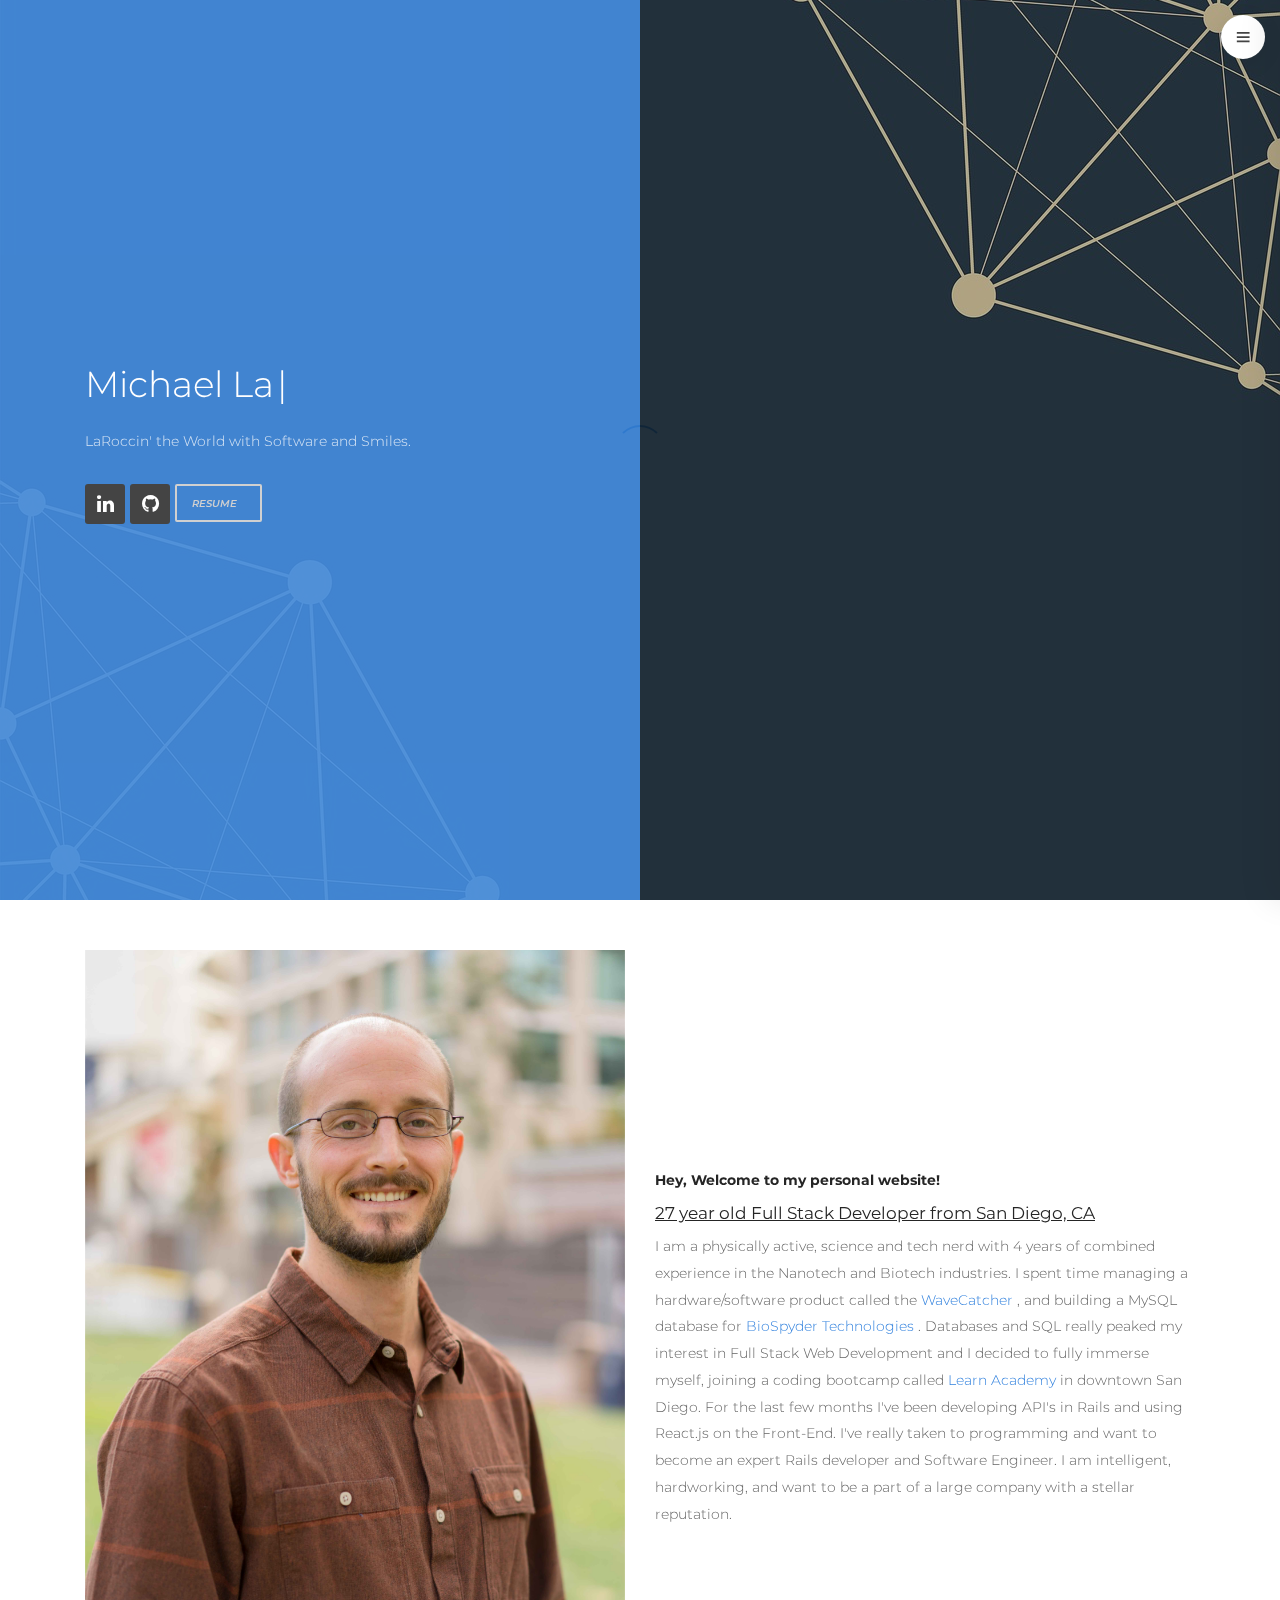
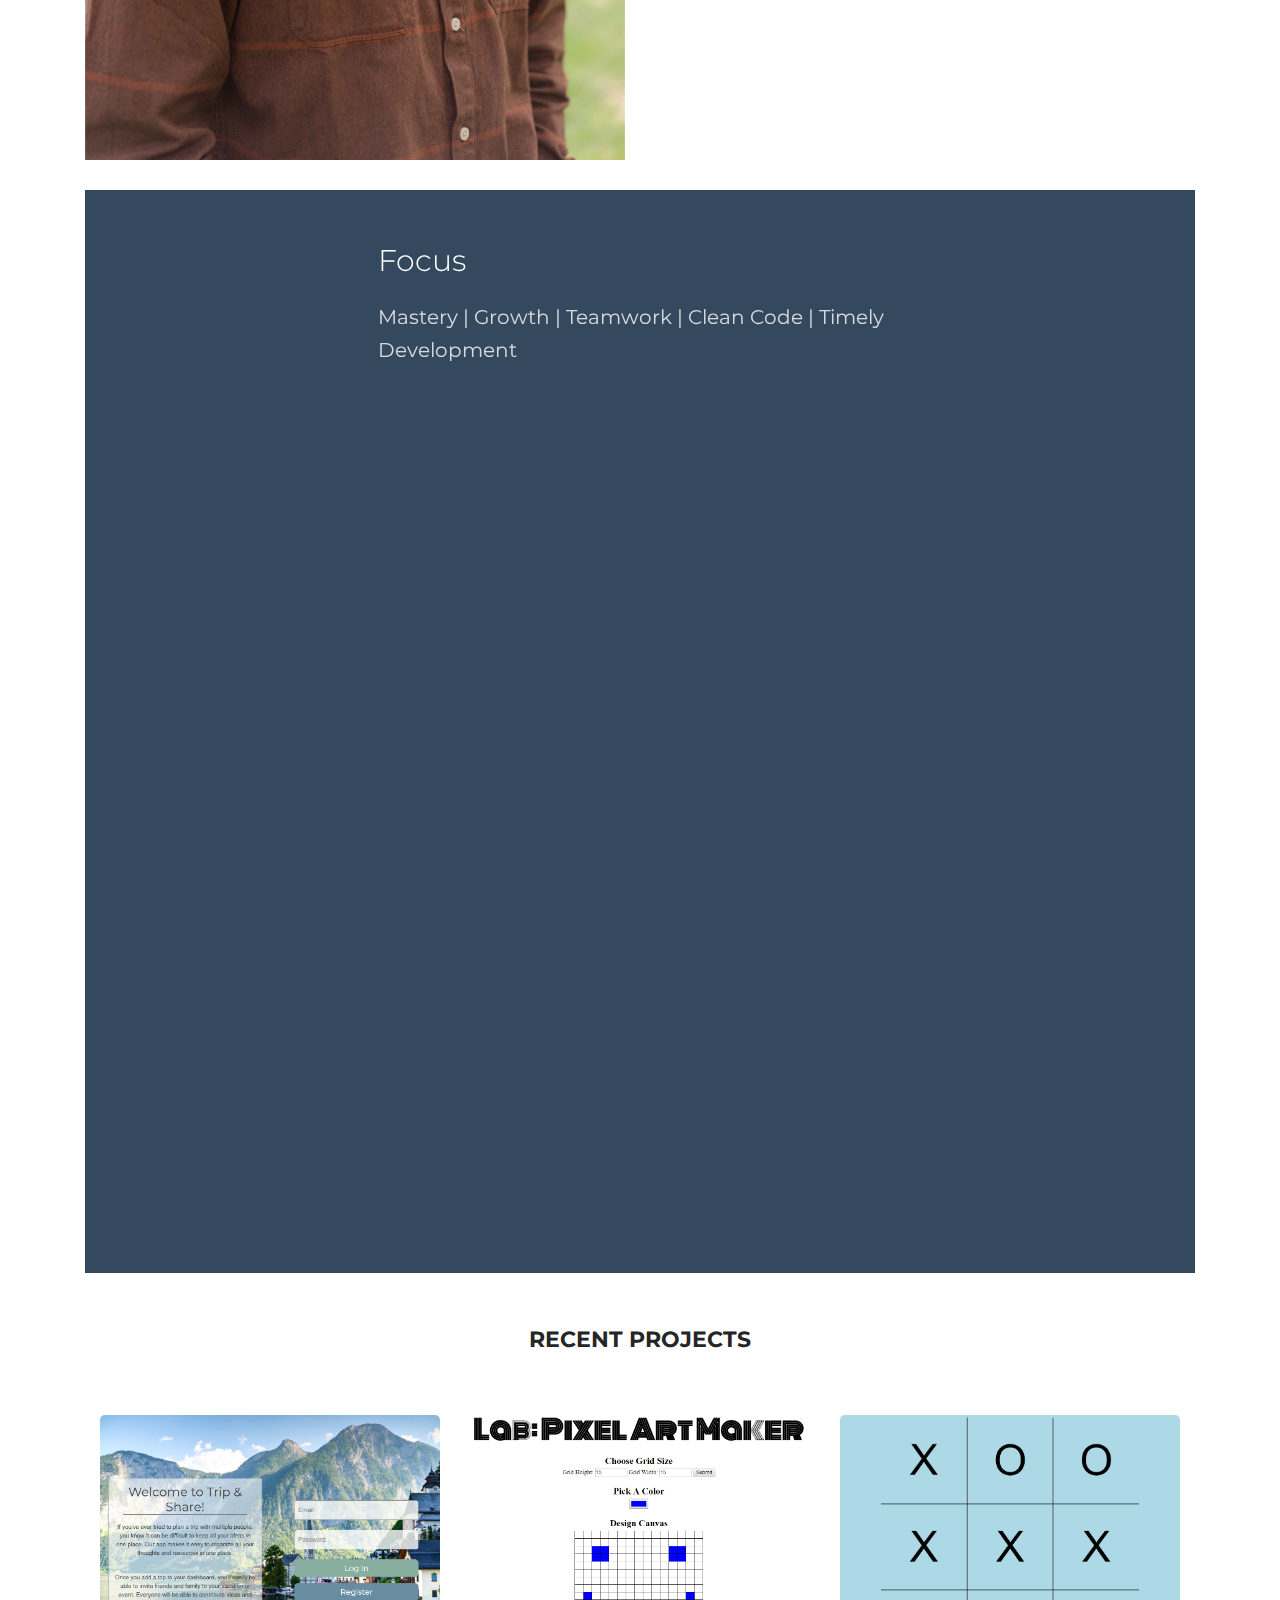
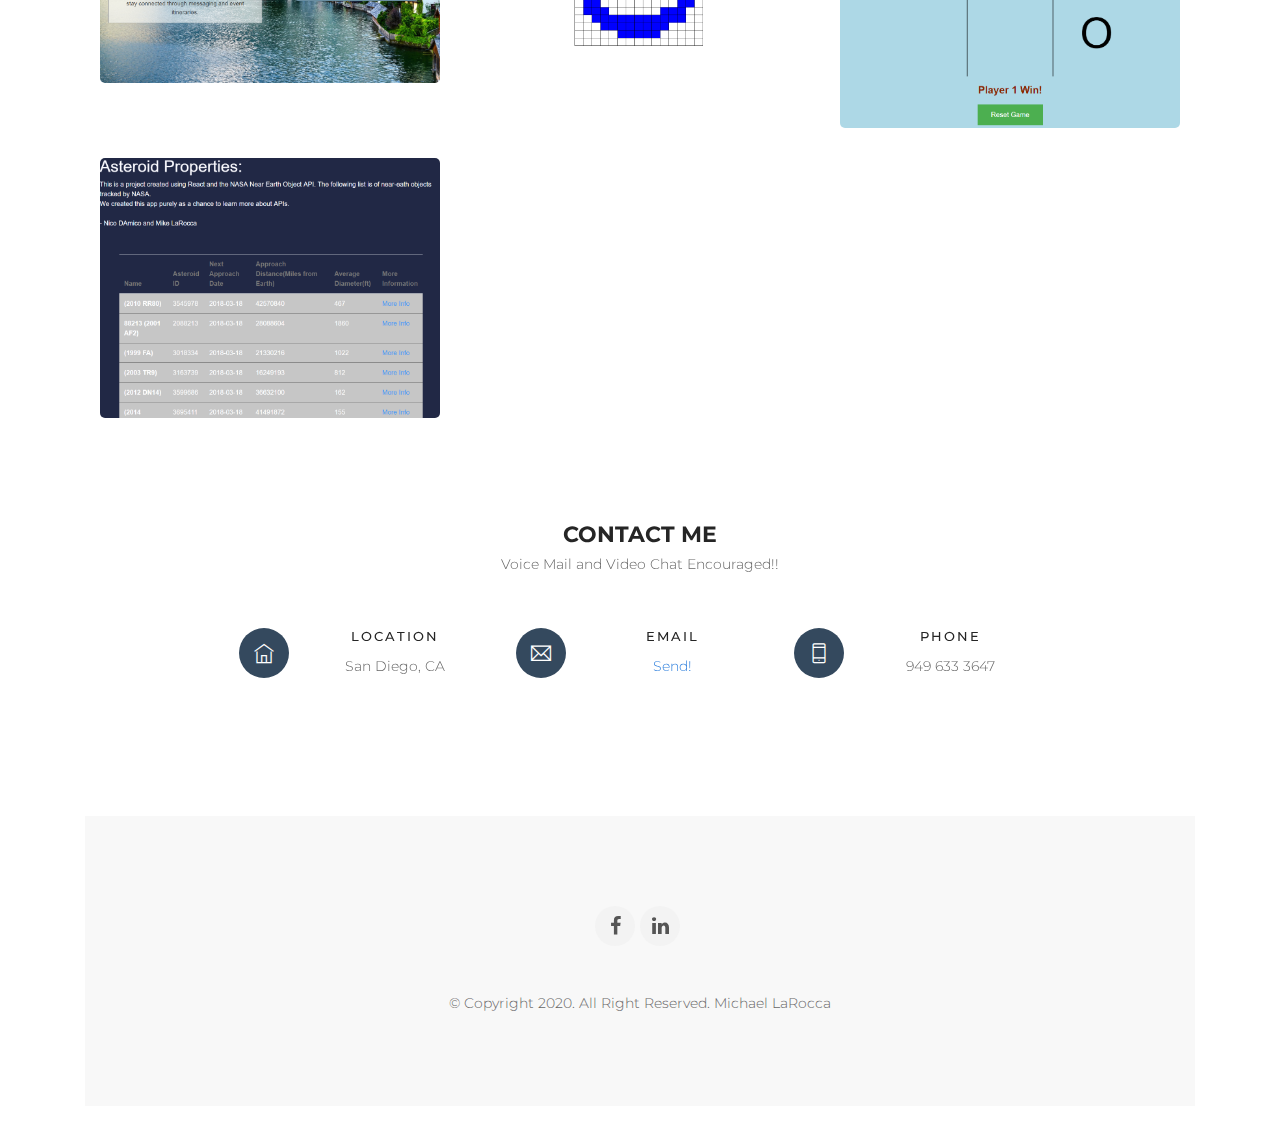
==== commit 0323e56d: "typos" ====
--- a/index.html
+++ b/index.html
@@ -84,14 +84,14 @@
                     <img src='images/prof-pic.jpg' alt='' class='img-fluid'>
                 </div>
                 <div class="col-lg-6 mb30">
-                    <h5 class="font700">Hey! Welcome to my personal website</h5>
-                    <h3 class="font400 h4"><u>27 year old full stack developer from San Diego, CA</u></h3>
+                    <h5 class="font700">Hey, Welcome to my personal website!</h5>
+                    <h3 class="font400 h4"><u>27 year old Full Stack Developer from San Diego, CA</u></h3>
                     <p>
-                        I am a physically active, science and tech nerd with 4 years of combined experience in the Nanotech and Biotech industries.  I spent time managing a hardware/software product call the
+                        I am a physically active, science and tech nerd with 4 years of combined experience in the Nanotech and Biotech industries.  I spent time managing a hardware/software product called the
                         <a target="_blank" href="https://www.herzan.com/products/site-survey-tools/wavecatcher-site-survey-tool.html1">WaveCatcher</a>
                         , and building a MySQL database for
                         <a target="_blank" href="http://biospyder.com/">BioSpyder Technologies</a>
-                        .  Databases and SQL really peaked my interest in Full Stack Web Development and I decided to fully immerse myself, joining a coding bootcamp called <a target="_blank" href="https://www.learnacademy.org/">Learn Academy</a> in downtown SD.  For the last few months I've been developing API's in Rails and using React.js on the Front-End.  I've really taken to programming and want to become an expert Rails developer and Software Engineer.  I am intelligent, a hardworker, and want to be a part of a large company with a stellar reputation.
+                        .  Databases and SQL really peaked my interest in Full Stack Web Development and I decided to fully immerse myself, joining a coding bootcamp called <a target="_blank" href="https://www.learnacademy.org/">Learn Academy</a> in downtown San Diego.  For the last few months I've been developing API's in Rails and using React.js on the Front-End.  I've really taken to programming and want to become an expert Rails developer and Software Engineer.  I am intelligent, hardworking, and want to be a part of a large company with a stellar reputation.
                     </p>
                     <!-- <div class="progress-label clearfix">
                         <span class="progress-title">
@@ -140,7 +140,6 @@
                     <div class="col-lg-6 mb40 mr-auto ml-auto">
                         <h3 class="text-white font300 h2 mb20">Focus</h3>
                         <p class="lead text-white-gray mb50">
-                          <!-- TODO add information here  -->
                           Mastery | Growth | Teamwork | Clean Code | Timely Development
                         </p>
                         <a class="bg-white card-plugins border-primary wow fadeInUp" data-wow-delay=".1s" target="_blank">
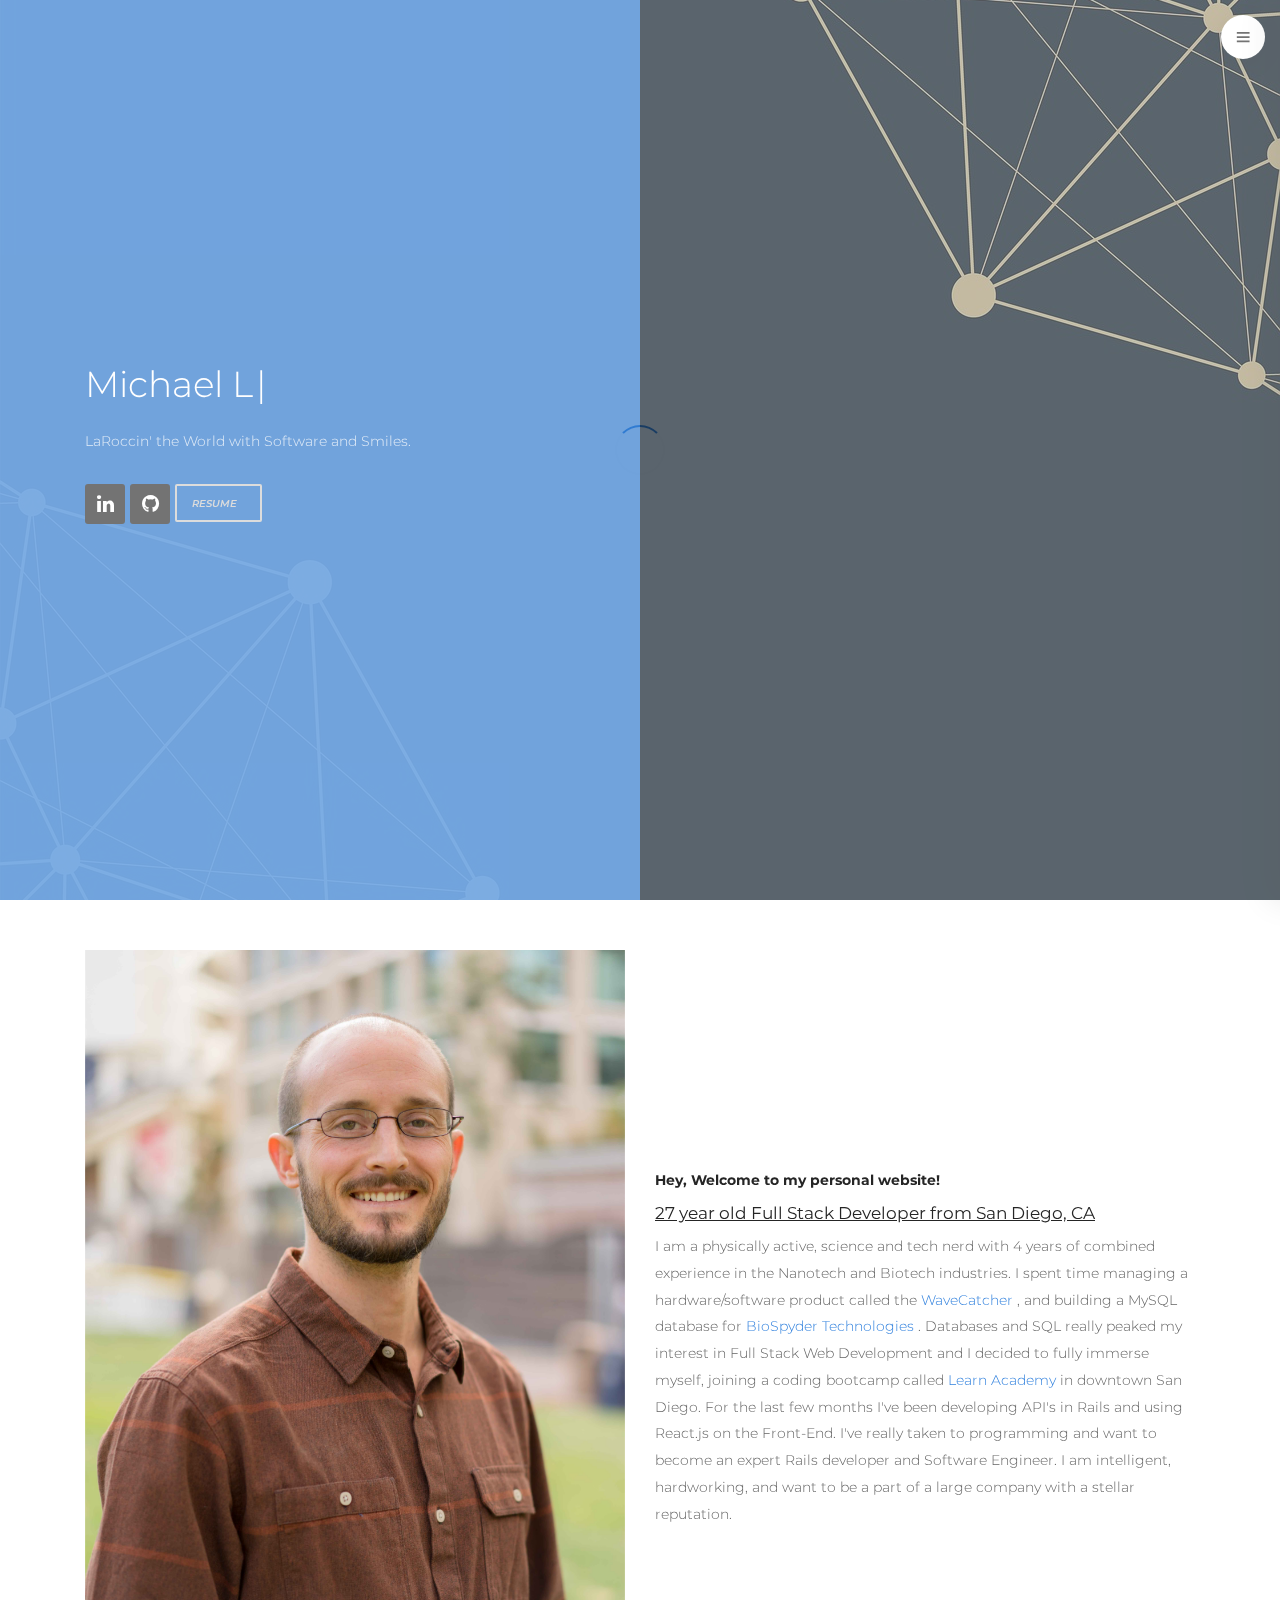
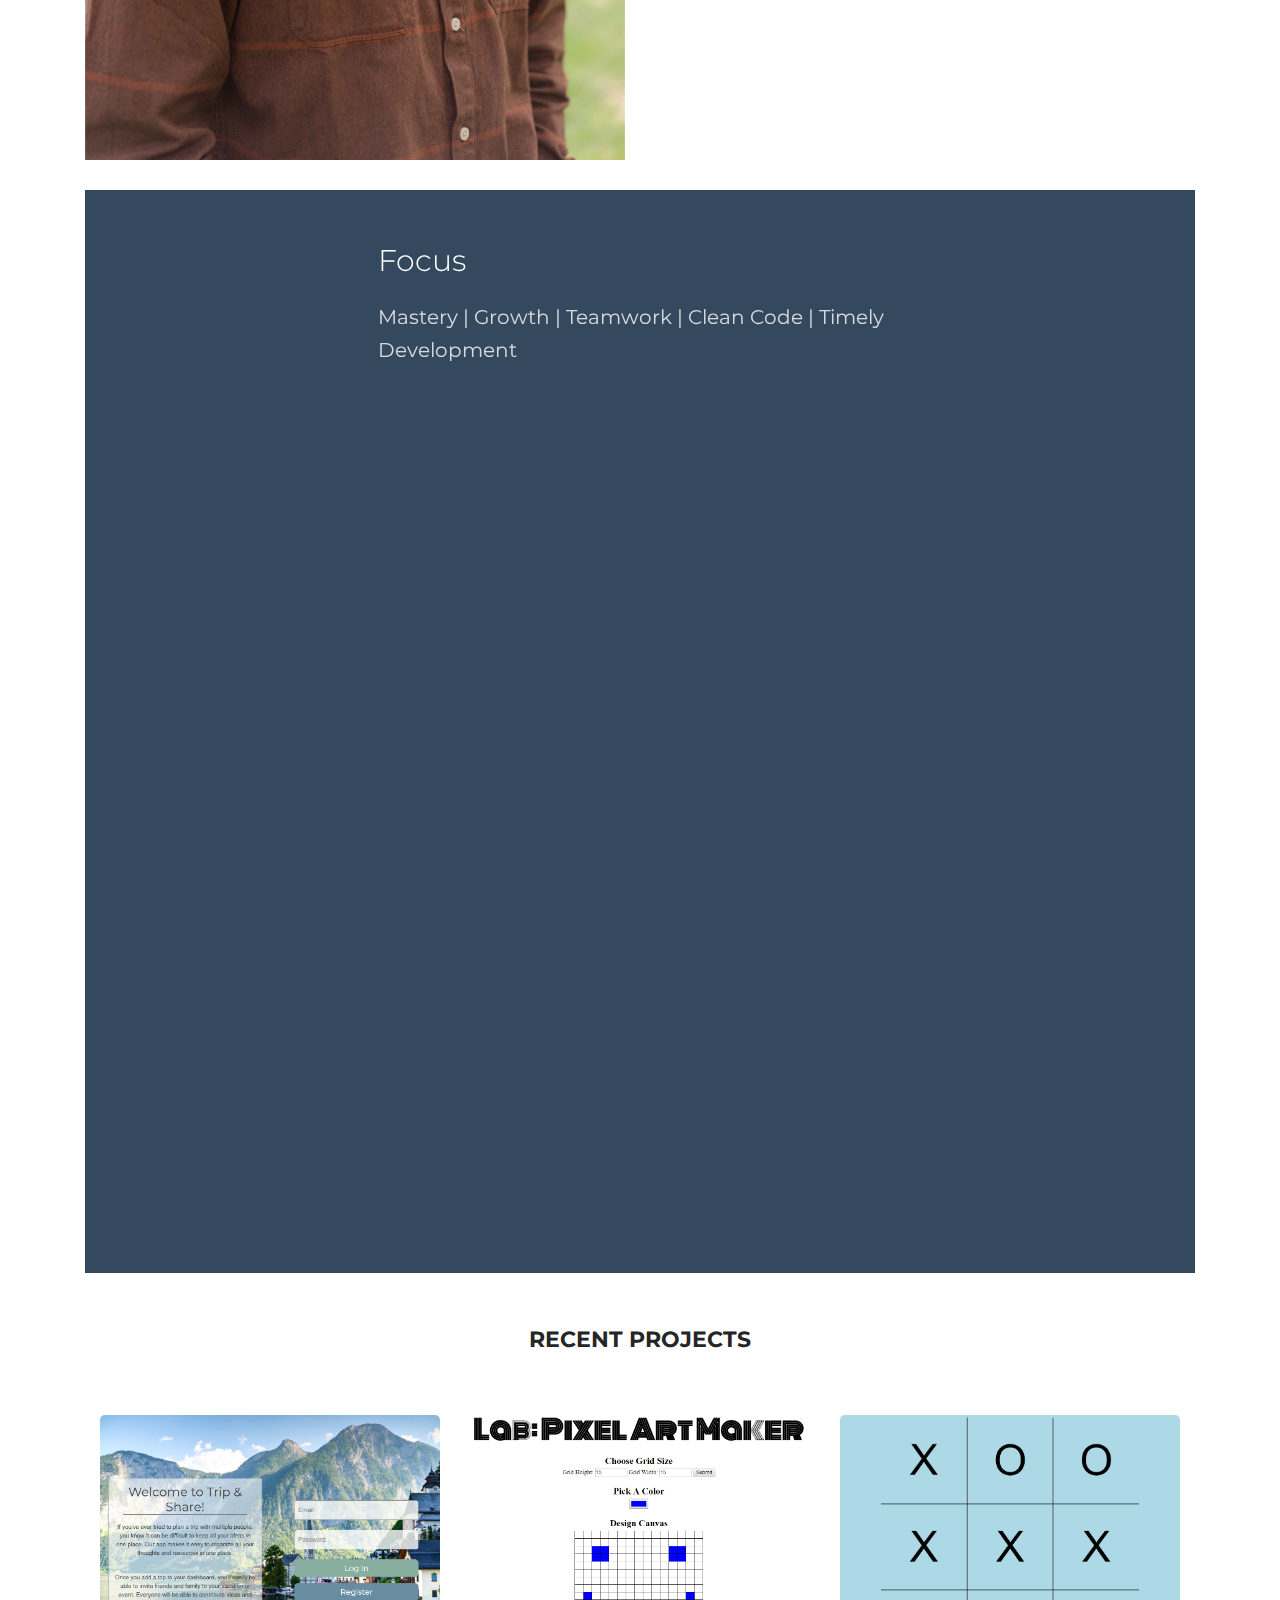
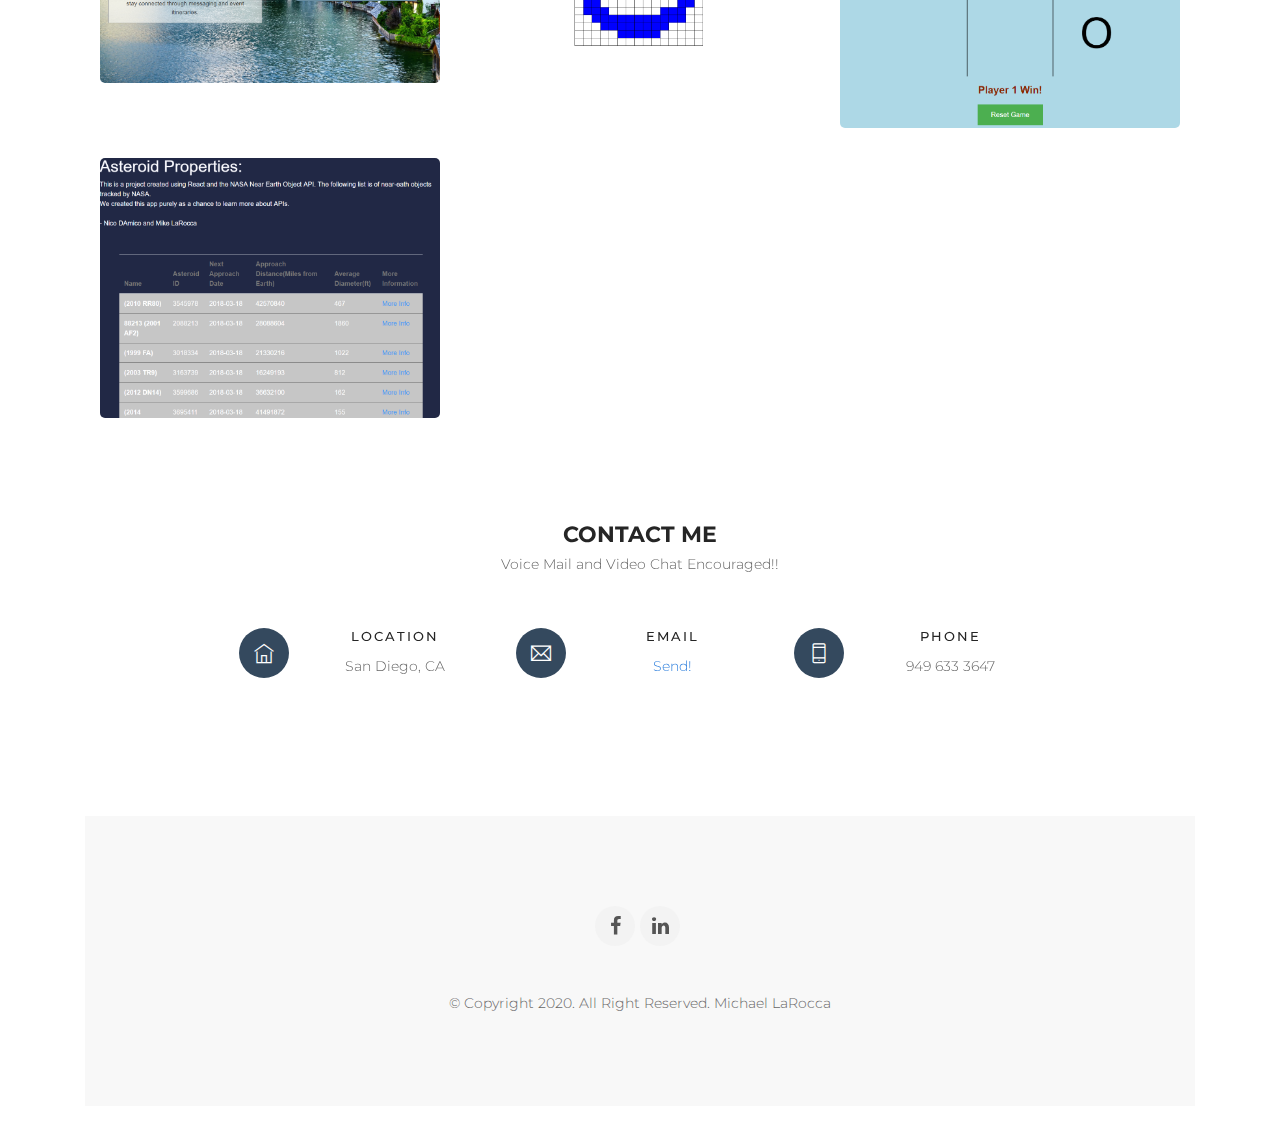
==== commit bc5f7c2b: "typo fixed" ====
--- a/index.html
+++ b/index.html
@@ -176,7 +176,7 @@
                                 Linux
                             </p>
                             <p class="text-muted">
-                                Continued growth is important to me.  My next goal is to become less dependent on GUI's and more comfortable in the terminal0.
+                                Continued growth is important to me.  My next goal is to become less dependent on GUI's and more comfortable in the terminal.
                             </p>
                         </a>
                     </div>
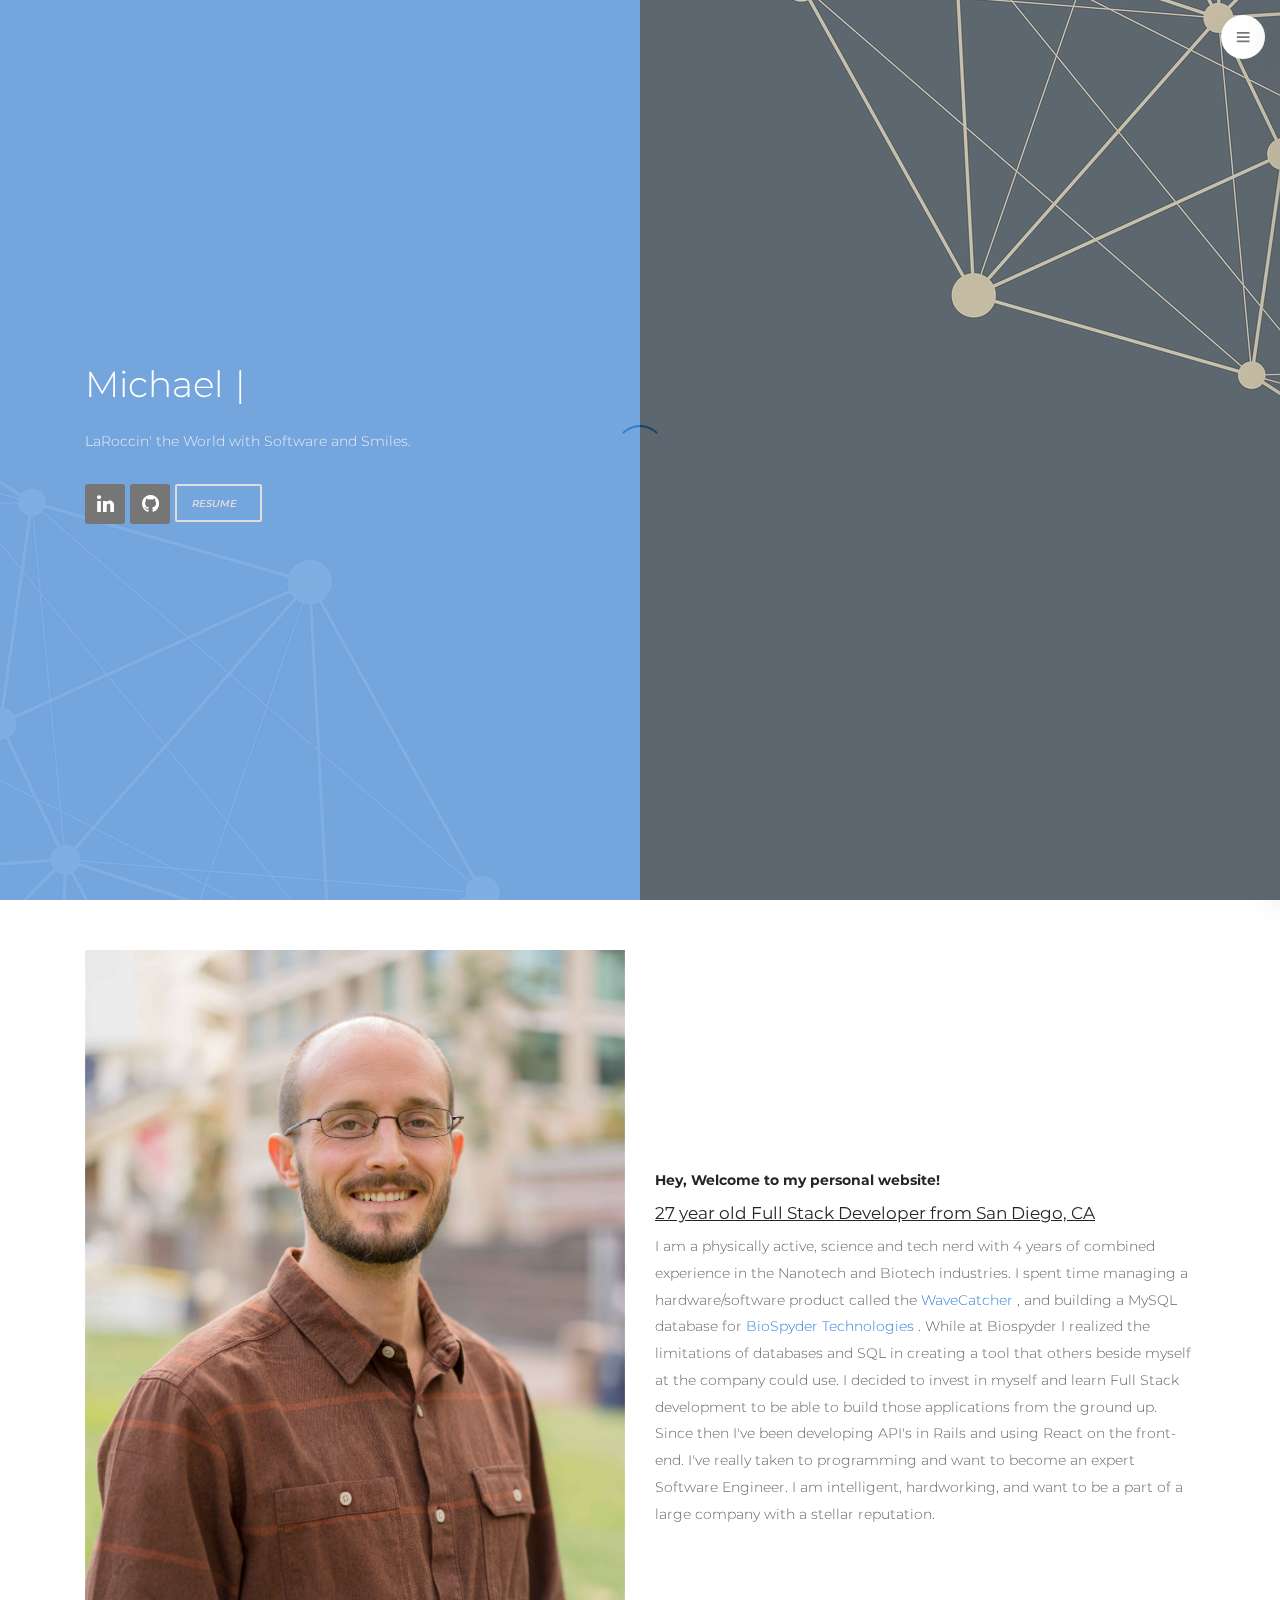
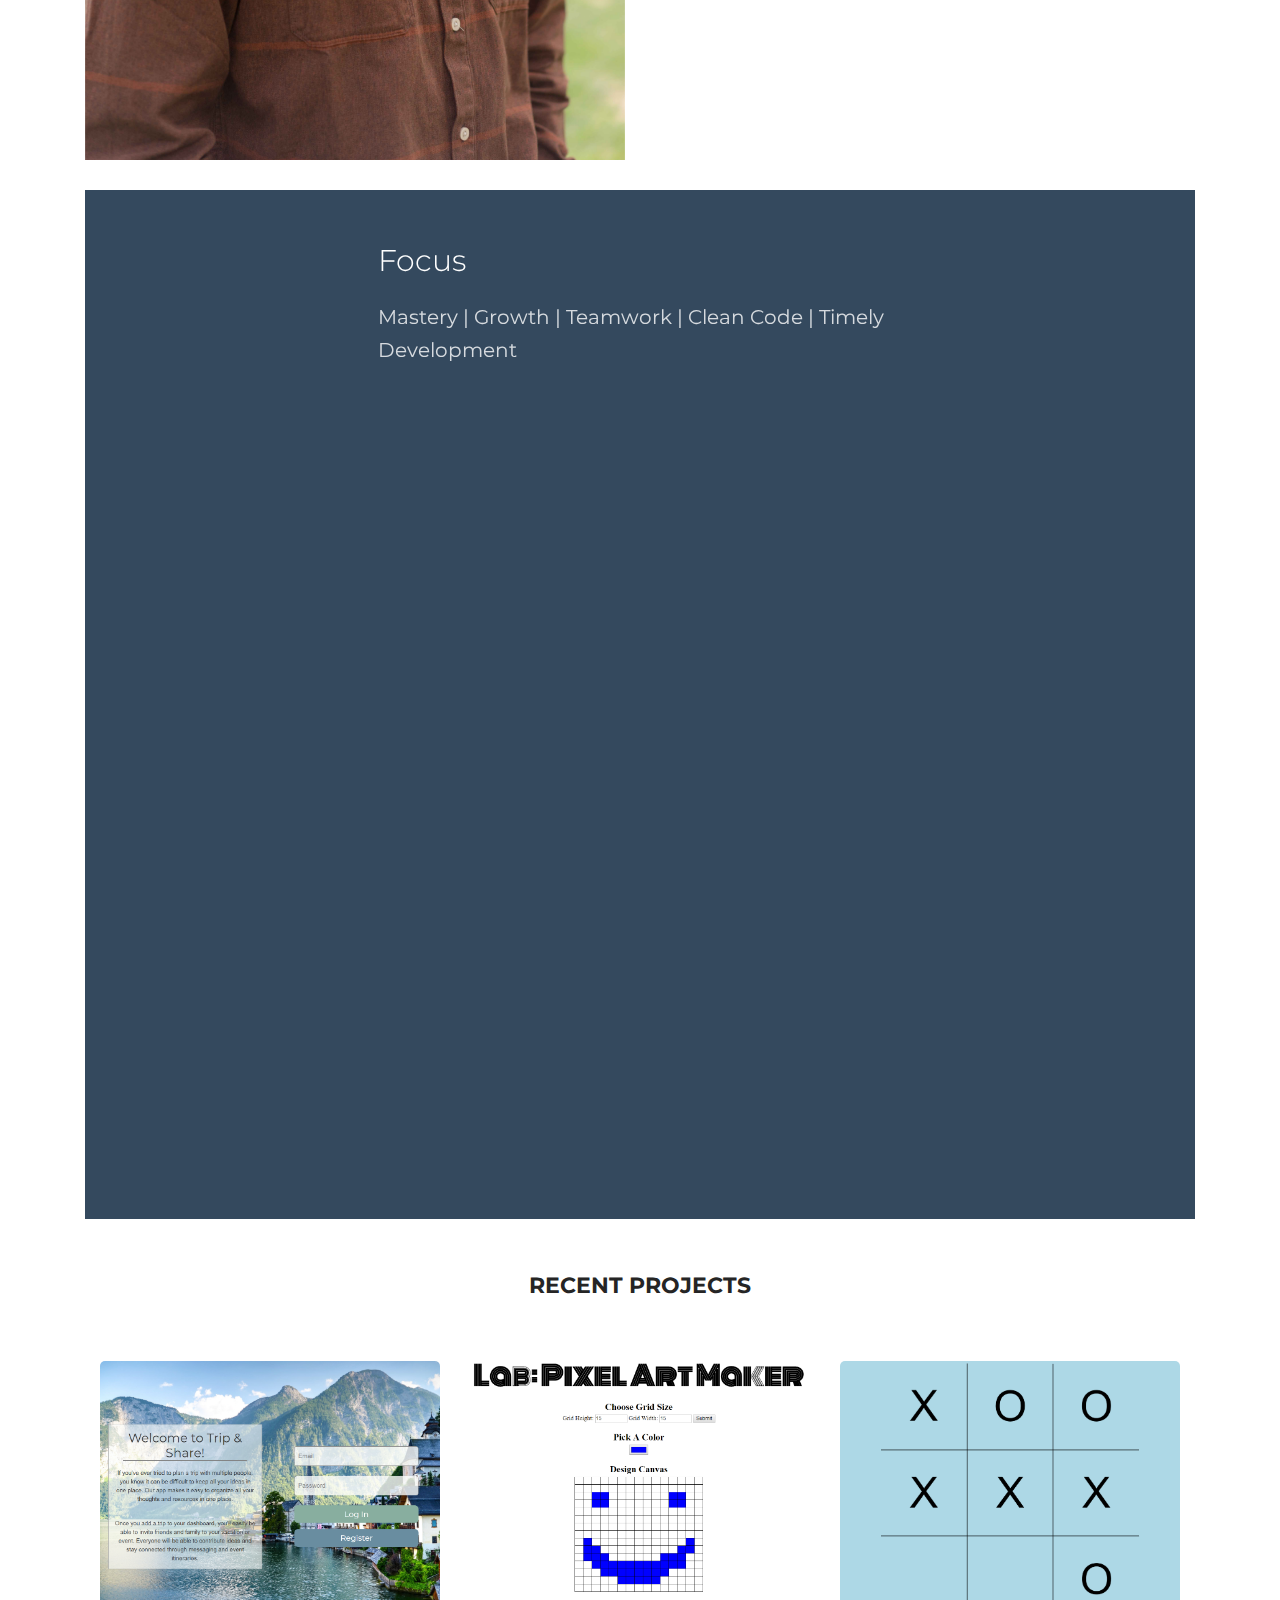
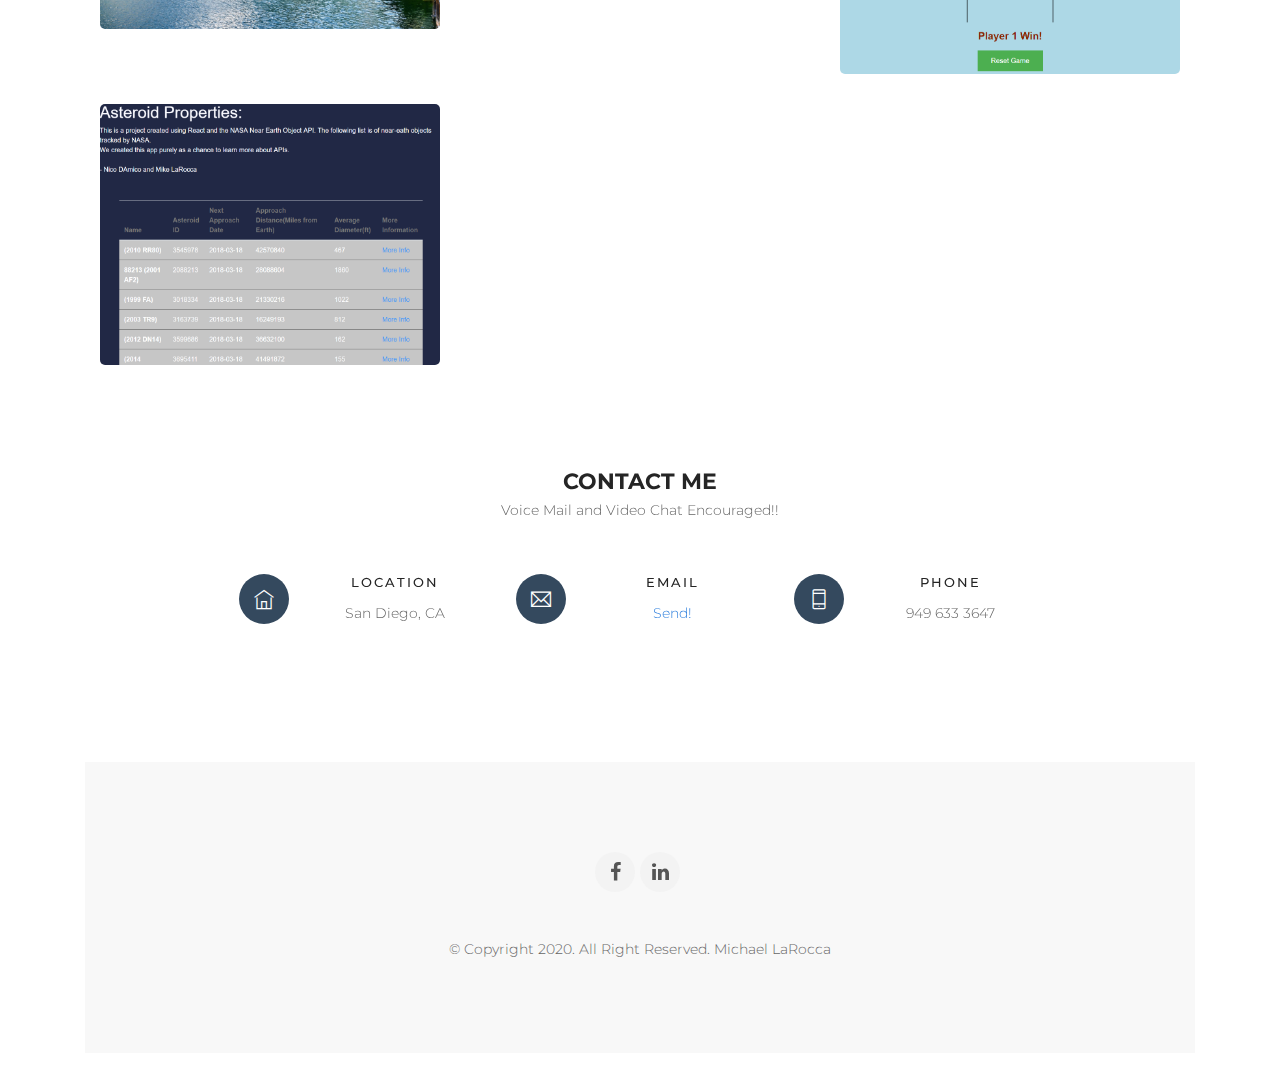
==== commit 98f5be74: "small edits to bio and skills" ====
--- a/index.html
+++ b/index.html
@@ -91,7 +91,7 @@
                         <a target="_blank" href="https://www.herzan.com/products/site-survey-tools/wavecatcher-site-survey-tool.html1">WaveCatcher</a>
                         , and building a MySQL database for
                         <a target="_blank" href="http://biospyder.com/">BioSpyder Technologies</a>
-                        .  Databases and SQL really peaked my interest in Full Stack Web Development and I decided to fully immerse myself, joining a coding bootcamp called <a target="_blank" href="https://www.learnacademy.org/">Learn Academy</a> in downtown San Diego.  For the last few months I've been developing API's in Rails and using React.js on the Front-End.  I've really taken to programming and want to become an expert Rails developer and Software Engineer.  I am intelligent, hardworking, and want to be a part of a large company with a stellar reputation.
+                        .  While at Biospyder I realized the limitations of databases and SQL in creating a tool that others beside myself at the company could use.  I decided to invest in myself and learn Full Stack development to be able to build those applications from the ground up.  Since then I've been developing API's in Rails and using React on the front-end.  I've really taken to programming and want to become an expert Software Engineer.  I am intelligent, hardworking, and want to be a part of a large company with a stellar reputation.
                     </p>
                     <!-- <div class="progress-label clearfix">
                         <span class="progress-title">
@@ -148,7 +148,7 @@
                                 MySQL | Postgres
                             </p>
                             <p class="text-muted">
-                                2 years of Database experience ecompassing design and administration.  I am comfortable writing SQL and creating relational schemas.
+                                2 years of experience ecompassing design and administration.  I am comfortable writing SQL and creating relational schemas.
                             </p>
                         </a>
                         <a class="bg-white card-plugins border-primary wow fadeInUp" data-wow-delay=".2s" target="_blank">
@@ -158,7 +158,7 @@
                                 Ruby | Rails
                             </p>
                             <p class="text-muted">
-                                MVC paradigm. Test driven development with Rspec.  Utilizing Active Record, Model, and Controller to create Backend API's with RESTful routes.
+                                MVC paradigm. Test driven development with Rspec.  Backend API's with RESTful routes.
                             </p>
                         </a>
                         <a class="bg-white card-plugins border-primary wow fadeInUp" data-wow-delay=".3s" target="_blank">
@@ -167,7 +167,7 @@
                                 JavaScript ES6 | React | HTML5 | CSS
                             </p>
                             <p class="text-muted">
-                                Test driven development with Jest and Enzyme.  Mobile-first responsive design.  Resuable components.
+                                Test driven development with Jest and Enzyme.  Mobile-first responsive design.  Reusable components.
                             </p>
                         </a>
                         <a class="bg-white card-plugins border-primary wow fadeInUp" data-wow-delay=".3s" target="_blank">
